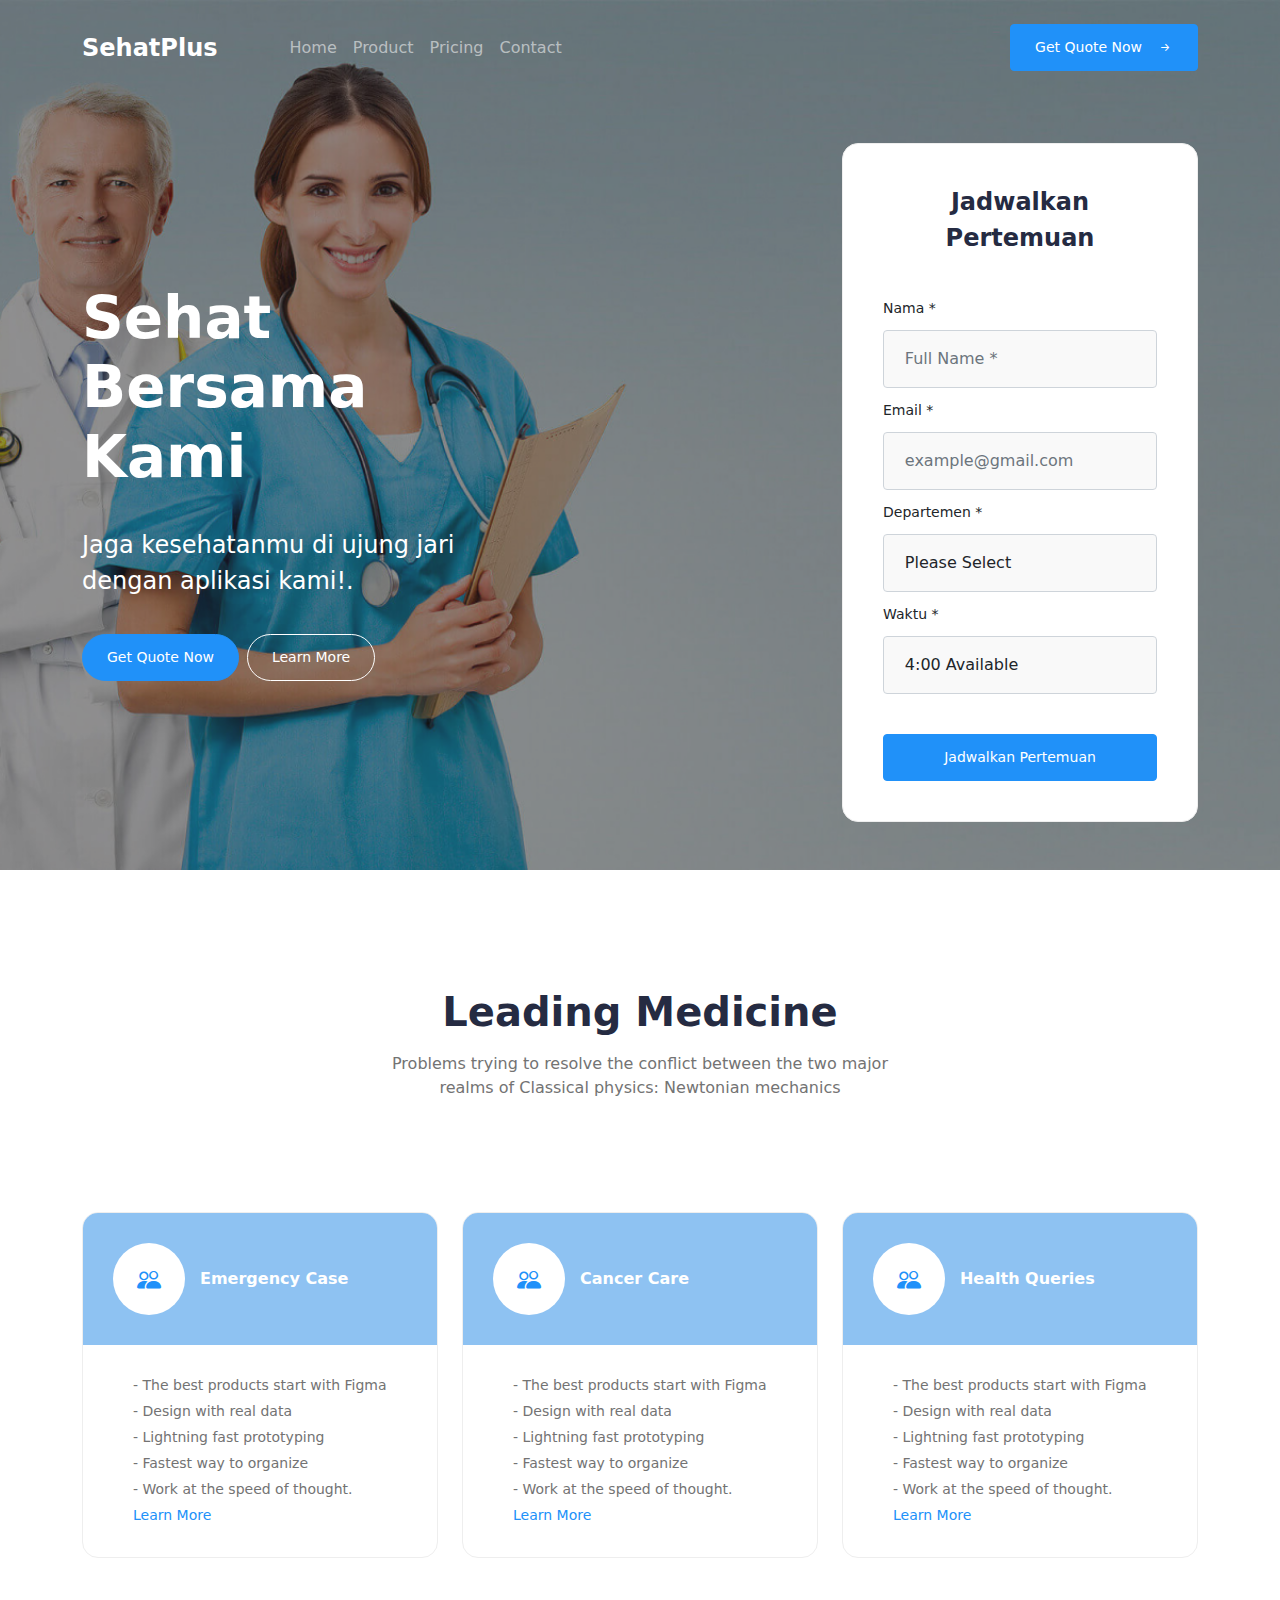
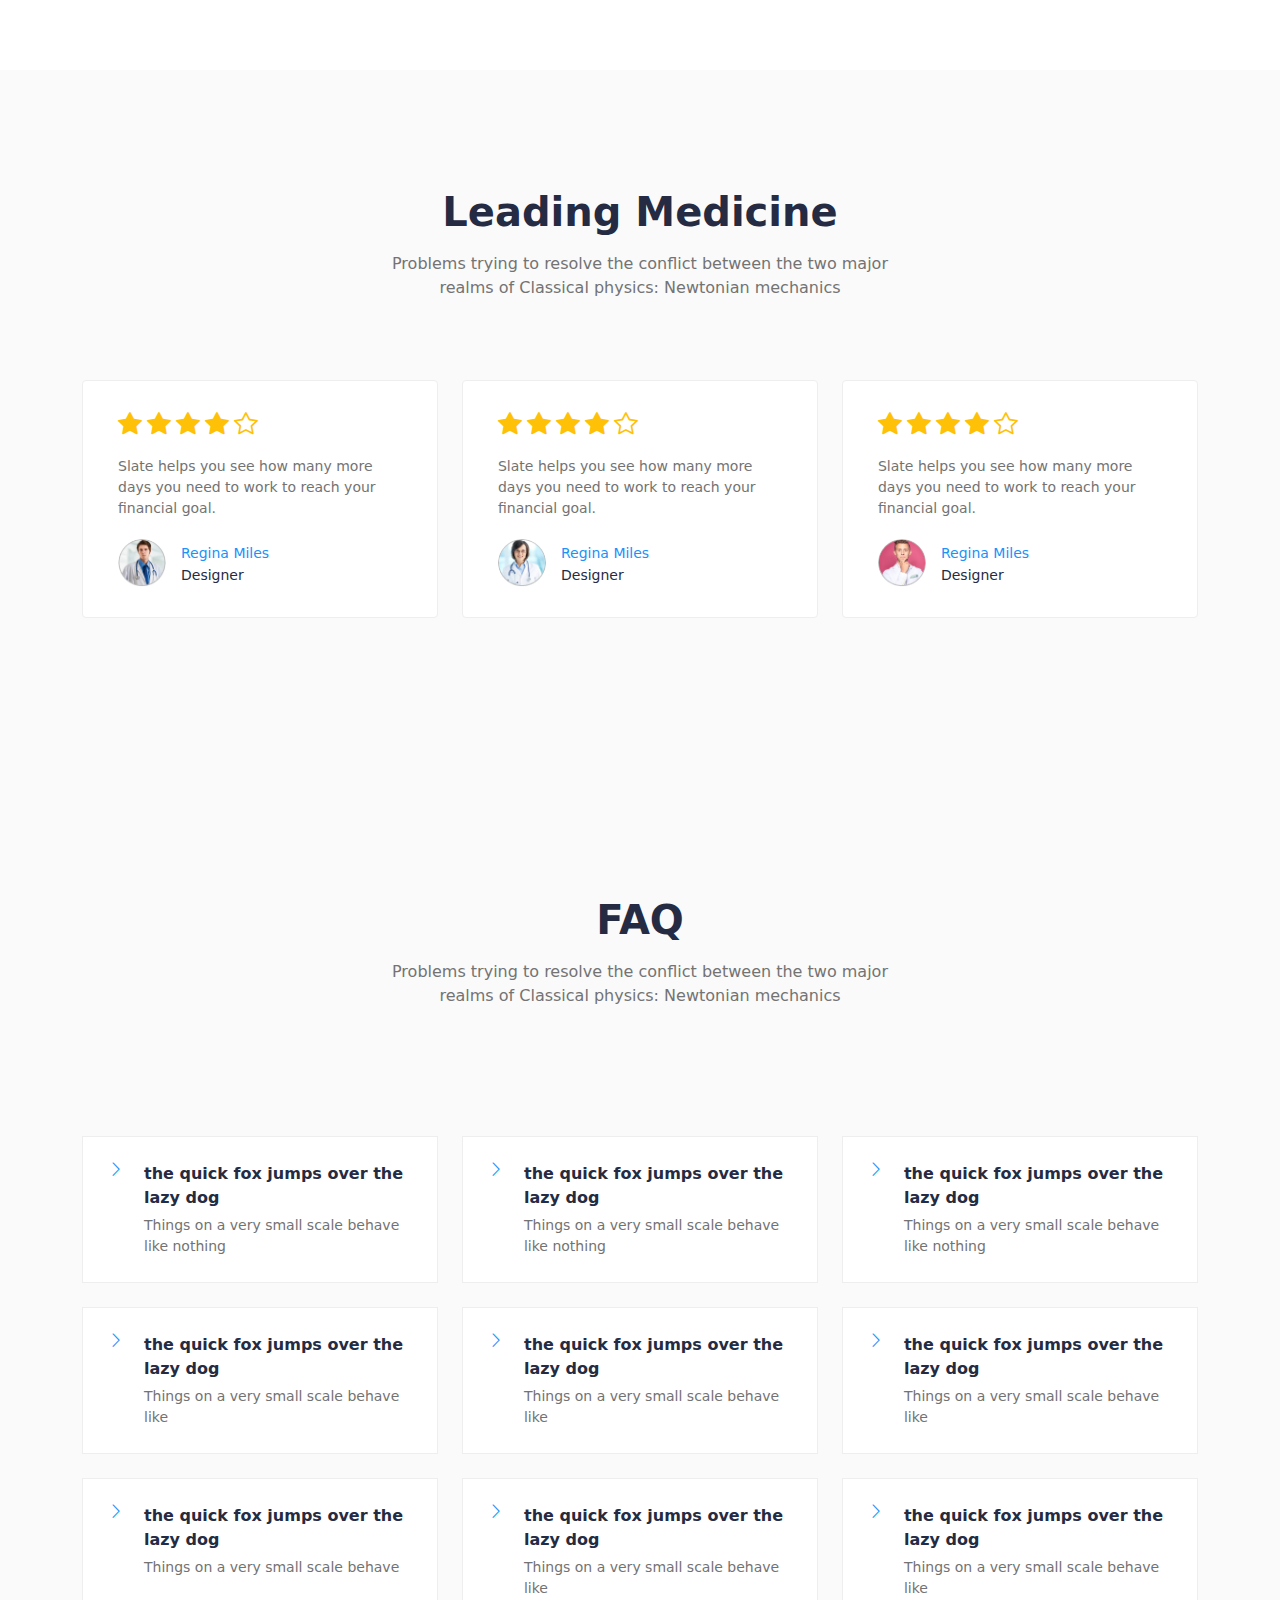
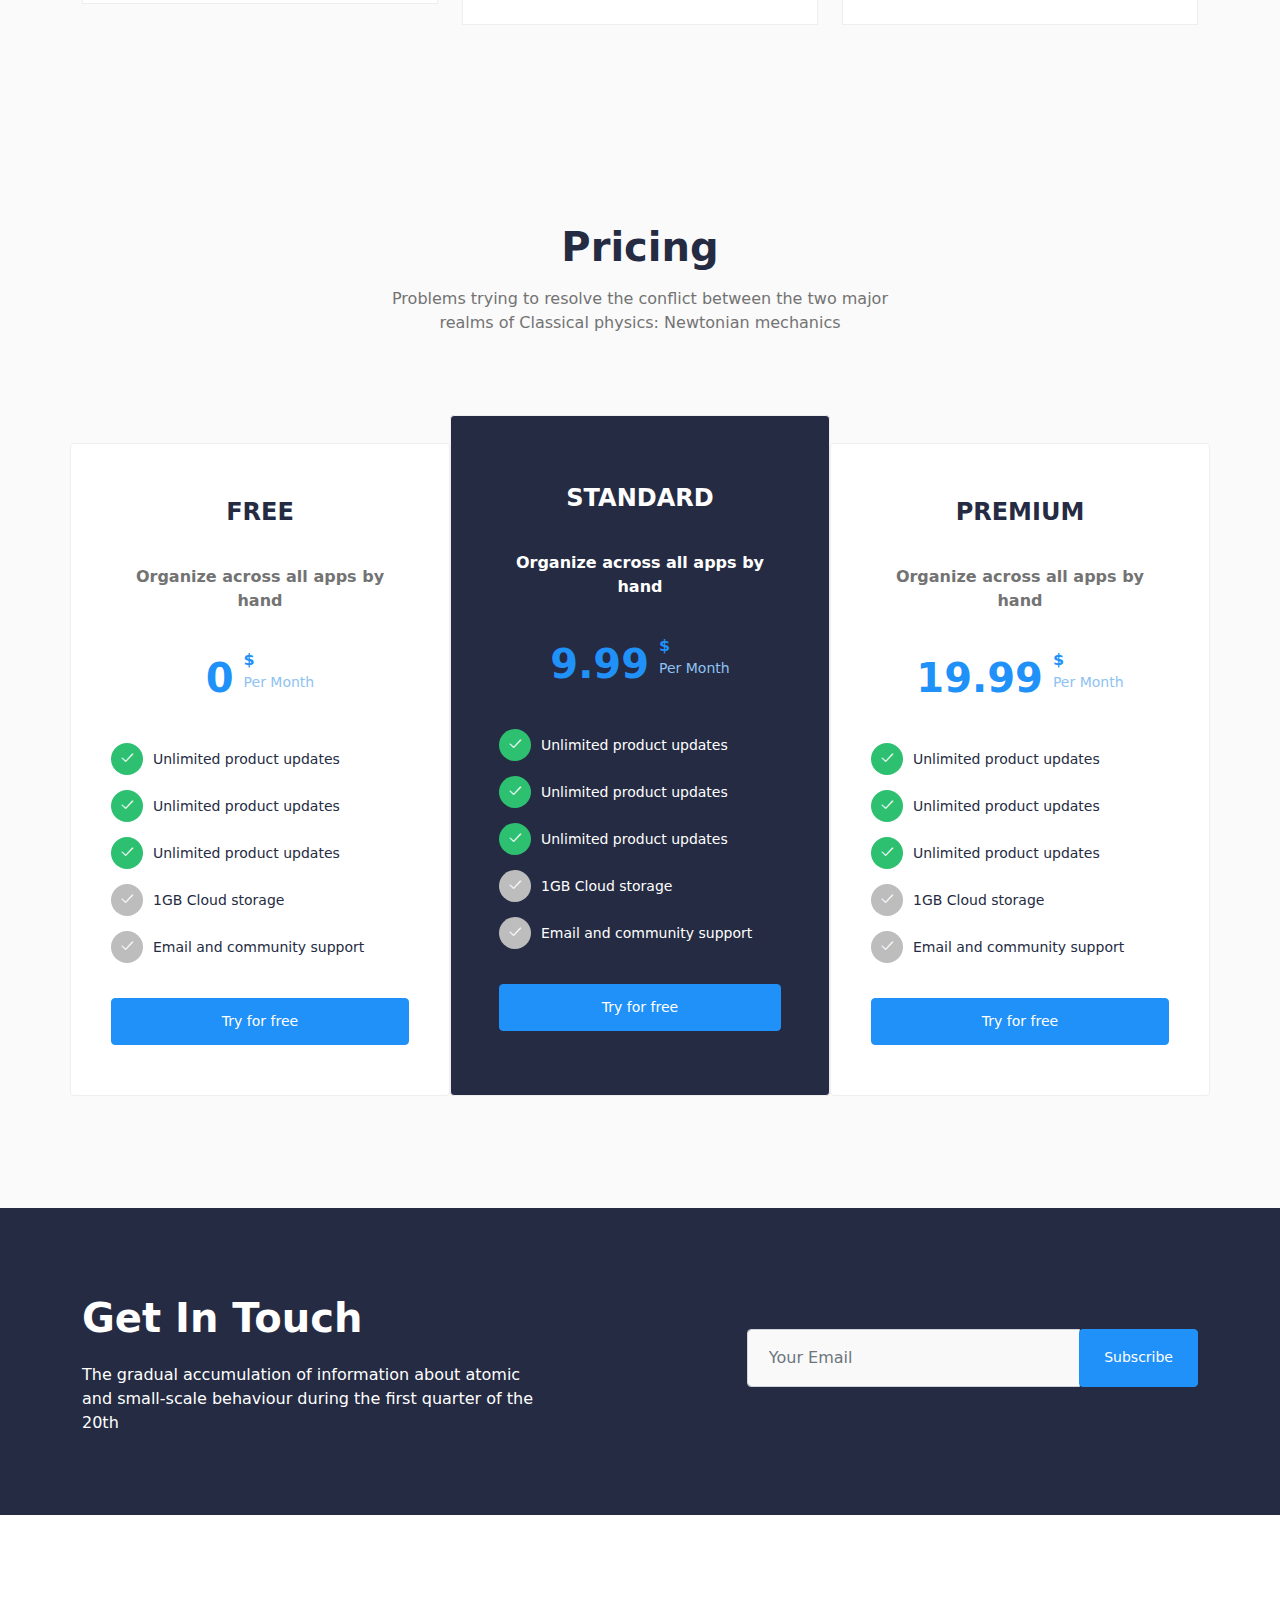
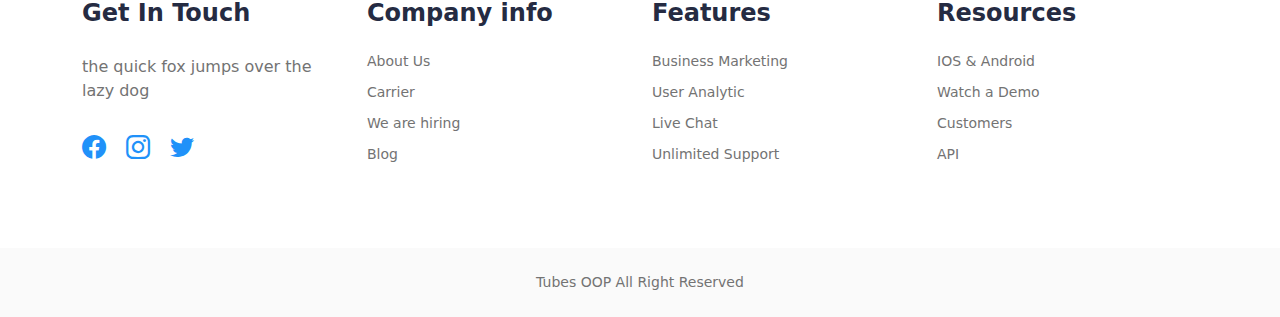
==== public/html/index.html @ f71b26bf "new commit" ====
<!DOCTYPE html>
<html class="no-js" lang="en">

<head>
    <title>Index</title>
    <meta http-equiv="x-ua-compatible" content="ie=edge">
    <meta charset="utf-8">
    <meta name="viewport" content="width=device-width, initial-scale=1.0" />
    <link rel="stylesheet" href="../css/main.css">
    <link rel="stylesheet" href="../css/animate.min.css">
    <link rel="stylesheet" href="../css/aos.css">
    <link rel="stylesheet" href="../css/bootstrap-icons.css">
</head>

<body>

    <header class="position-relative" data-aos="fade-down">
        <div class="background position-absolute z-index_-1 w-100 h-100"><img class="cover"
                src="../img/hero-cover.5.jpg"></img>
            <div class="filter basic"></div>
        </div>
        <div class="container">
            <nav class="navbar navbar-expand-lg navbar-dark py-4"><a class="navbar-brand" href="#">
                    <h1 class="h3 mt-0">SehatPlus</h1>
                </a><button class="navbar-toggler" type="button" data-bs-target="#navbarSupportedContent"
                    data-bs-toggle="collapse" aria-controls="navbarSupportedContent" aria-expanded="false"
                    aria-label="Toggle navigation"><span class="navbar-toggler-icon"></span></button>
                <div class="collapse navbar-collapse ms-lg-5  mt-4 mt-lg-0" id="navbarSupportedContent">
                    <ul class="navbar-nav align-items-center">
                        <li class="nav-item"><a class="nav-link" href="#"><span>Home</span></a></li>
                        <li class="nav-item"><a class="nav-link" href="#"><span>Product</span></a></li>
                        <li class="nav-item"><a class="nav-link" href="#"><span>Pricing</span></a></li>
                        <li class="nav-item"><a class="nav-link" href="#"><span>Contact</span></a></li>
                    </ul>
                    <ul class="navbar-nav mt-4 mt-lg-0 ms-auto align-items-center">
                        <li class="nav-item ms-lg-4 mt-4 mt-lg-0"><button class="btn primary-color"><span
                                    class="btn-text light-text-color">Get Quote Now</span><i
                                    class="bi bi-arrow-right-short icn-xs light-text-color"
                                    style="margin-left: 15px"></i></button></li>
                    </ul>
                </div>
            </nav>
        </div>
        <div class="container py-5">
            <div class="row justify-content-between align-items-center">
                <div class="col-lg-6 col-xl-5 my-5 my-lg-0 text-center text-md-start">
                    <h1 class="h1 light-text-color mt-0">Sehat Bersama Kami</h1>
                    <h4 class="h4 light-text-color" style="margin-top: 35px">Jaga kesehatanmu di ujung jari dengan aplikasi kami!.</h4>
                    <div class="cta" style="margin-top: 35px"><button
                            class="btn primary-color btn-round mb-3 mb-sm-0"><span class="btn-text">Get Quote
                                Now</span></button><button
                            class="btn light-text-color btn-round btn-outline mb-3 mb-sm-0 mx-2"><span
                                class="btn-text">Learn More</span></button></div>
                </div>
                <div class="col-lg-6 col-xl-4">
                    <div class="card-item round light-background-color" style="padding: 40px 40px">
                        <h3 class="h3 text-color text-center">Jadwalkan Pertemuan</h3>
                        <div class="card-content" style="margin-top: 40px">
                            <div class="form-group"><label class="h6">Nama *</label>
                                <div class="form-group" style="margin-top: 10px"><input class="form-control" type="text"
                                        placeholder="Full Name * "></input></div>
                            </div>
                            <div class="form-group" style="margin-top: 10px"><label class="h6">Email *</label>
                                <div class="form-group" style="margin-top: 10px"><input class="form-control" type="text"
                                        placeholder="example@gmail.com  "></input></div>
                            </div>
                            <div class="form-group" style="margin-top: 10px"><label class="h6">Departemen *</label>
                                <div class="form-group" style="margin-top: 10px"><select
                                        class="custom-select form-control" style="margin-top: 10px">
                                        <option>Please Select</option><svg width="8" height="14" viewBox="0 0 8 14"
                                            fill="none" xmlns="http://www.w3.org/2000/svg">
                                            <path d="M 0 12 L 5 7 L 0 2 L 1 0 L 8 7 L 1 14 L 0 12 Z"
                                                fill="rgb(115, 115, 115)" />
                                        </svg>
                                        <option>List Entry # 1</option>
                                        <option>List Entry # 2</option>
                                        <option>List Entry # 3</option>
                                        <option>List Entry # 4</option>
                                        <option>List Entry # 5</option>
                                    </select></div>
                            </div>
                            <div class="form-group" style="margin-top: 10px"><label class="h6">Waktu *</label>
                                <div class="form-group" style="margin-top: 10px"><select
                                        class="custom-select form-control">
                                        <option>4:00 Available</option><svg width="8" height="14" viewBox="0 0 8 14"
                                            fill="none" xmlns="http://www.w3.org/2000/svg">
                                            <path d="M 0 12 L 5 7 L 0 2 L 1 0 L 8 7 L 1 14 L 0 12 Z"
                                                fill="rgb(115, 115, 115)" />
                                        </svg>
                                        <option>List Entry # 1</option>
                                        <option>List Entry # 2</option>
                                        <option>List Entry # 3</option>
                                        <option>List Entry # 4</option>
                                        <option>List Entry # 5</option>
                                    </select></div>
                            </div>
                        </div><button class="btn primary-color w-100" style="margin-top: 40px"><span>Jadwalkan Pertemuan</span></button>
                    </div>
                </div>
            </div>
        </div>
    </header>
    <section>
        <div class="container py-7 py-lg-9">
            <div class="row justify-content-center">
                <div class="text-center col-lg-6">
                    <h2 class="h2 text-color">Leading Medicine</h2>
                    <p class="paragraph second-text-color" style="margin-top: 10px">Problems trying to resolve the
                        conflict between
                        the two major realms of Classical physics: Newtonian mechanics </p>
                </div>
            </div>
            <div class="row align-items-stretch mt-5 mt-lg-9">
                <div class="col-lg-4 mb-4 mb-lg-0">
                    <div class="card-item round">
                        <div class="d-flex align-items-center disabled-element-color" style="padding: 30px 30px">
                            <div class="icn-circle circle-md light-background-color"><i
                                    class="bi bi-people icn-sm primary-text-color"></i></div>
                            <div style="margin-left: 15px; width: 70%">
                                <h5 class="h5 light-text-color">Emergency Case
                                </h5>
                            </div>
                        </div>
                        <div class="card-content round" style="padding: 30px 50px">
                            <h6 class="h6 second-text-color">- The best products start
                                with Figma</h6>
                            <h6 class="h6 second-text-color" style="margin-top: 5px">- Design with real data</h6>
                            <h6 class="h6 second-text-color" style="margin-top: 5px">- Lightning fast prototyping</h6>
                            <h6 class="h6 second-text-color" style="margin-top: 5px">- Fastest way to organize</h6>
                            <h6 class="h6 second-text-color" style="margin-top: 5px">- Work at the speed of thought.
                            </h6><a class="link primary-text-color" href="#" style="margin-top: 5px">Learn More</a>
                        </div>
                    </div>
                </div>
                <div class="col-lg-4 mb-4 mb-lg-0">
                    <div class="card-item round">
                        <div class="d-flex align-items-center disabled-element-color" style="padding: 30px 30px">
                            <div class="icn-circle circle-md light-background-color"><i
                                    class="bi bi-people icn-sm primary-text-color"></i></div>
                            <div style="margin-left: 15px; width: 70%">
                                <h5 class="h5 light-text-color">Cancer Care
                                </h5>
                            </div>
                        </div>
                        <div class="card-content round" style="padding: 30px 50px">
                            <h6 class="h6 second-text-color">- The best products start
                                with Figma</h6>
                            <h6 class="h6 second-text-color" style="margin-top: 5px">- Design with real data</h6>
                            <h6 class="h6 second-text-color" style="margin-top: 5px">- Lightning fast prototyping</h6>
                            <h6 class="h6 second-text-color" style="margin-top: 5px">- Fastest way to organize</h6>
                            <h6 class="h6 second-text-color" style="margin-top: 5px">- Work at the speed of thought.
                            </h6><a class="link primary-text-color" href="#" style="margin-top: 5px">Learn More</a>
                        </div>
                    </div>
                </div>
                <div class="col-lg-4 ">
                    <div class="card-item round">
                        <div class="d-flex align-items-center disabled-element-color" style="padding: 30px 30px">
                            <div class="icn-circle circle-md light-background-color"><i
                                    class="bi bi-people icn-sm primary-text-color"></i></div>
                            <div style="margin-left: 15px; width: 70%">
                                <h5 class="h5 light-text-color">Health Queries</h5>
                            </div>
                        </div>
                        <div class="card-content round" style="padding: 30px 50px">
                            <h6 class="h6 second-text-color">- The best products start
                                with Figma</h6>
                            <h6 class="h6 second-text-color" style="margin-top: 5px">- Design with real data</h6>
                            <h6 class="h6 second-text-color" style="margin-top: 5px">- Lightning fast prototyping</h6>
                            <h6 class="h6 second-text-color" style="margin-top: 5px">- Fastest way to organize</h6>
                            <h6 class="h6 second-text-color" style="margin-top: 5px">- Work at the speed of thought.
                            </h6><a class="link primary-text-color" href="#" style="margin-top: 5px">Learn More</a>
                        </div>
                    </div>
                </div>
            </div>
        </div>
    </section>
    <section class="light-gray-1">
        <div class="container py-7 py-md-9">
            <div class="row justify-content-center">
                <div class="text-center col-lg-6">
                    <h2 class="h2 text-color">Leading Medicine</h2>
                    <p class="paragraph second-text-color" style="margin-top: 10px">Problems trying to resolve the
                        conflict between
                        the two major realms of Classical physics: Newtonian mechanics </p>
                </div>
            </div>
            <div class="row align-items-stretch mt-5 mt-md-7">
                <div class="col-lg-4 mb-4 mb-lg-0">
                    <div class="card-item rounded light-background-color" style="padding: 30px 35px">
                        <div class="card-content">
                            <div class="stars"><i class="bi bi-star-fill icn-sm text-warning"></i><i
                                    class="bi bi-star-fill icn-sm text-warning" style="margin-left: 5px"></i><i
                                    class="bi bi-star-fill icn-sm text-warning" style="margin-left: 5px"></i><i
                                    class="bi bi-star-fill icn-sm text-warning" style="margin-left: 5px"></i><i
                                    class="bi bi-star icn-sm text-warning" style="margin-left: 5px"></i></div>
                            <h6 class="h6 second-text-color" style="margin-top: 20px">Slate helps you see how many
                                more days you need to work to
                                reach your financial goal.</h6>
                            <div style="margin-top: 20px">
                                <div class="d-flex align-items-center" style="margin-top: 20px">
                                    <div class="circle-box circle-sm"><img class="cover" src="../img/user.1.jpg"></img>
                                    </div>
                                    <div style="margin-left: 15px"><a class="link primary-text-color" href="#">Regina
                                            Miles</a>
                                        <h6 class="h6 text-color">Designer</h6>
                                    </div>
                                </div>
                            </div>
                        </div>
                    </div>
                </div>
                <div class="col-lg-4 mb-4 mb-lg-0">
                    <div class="card-item rounded light-background-color" style="padding: 30px 35px">
                        <div class="card-content">
                            <div class="stars"><i class="bi bi-star-fill icn-sm text-warning"></i><i
                                    class="bi bi-star-fill icn-sm text-warning" style="margin-left: 5px"></i><i
                                    class="bi bi-star-fill icn-sm text-warning" style="margin-left: 5px"></i><i
                                    class="bi bi-star-fill icn-sm text-warning" style="margin-left: 5px"></i><i
                                    class="bi bi-star icn-sm text-warning" style="margin-left: 5px"></i></div>
                            <h6 class="h6 second-text-color" style="margin-top: 20px">Slate helps you see how many
                                more days you need to work to
                                reach your financial goal.</h6>
                            <div style="margin-top: 20px">
                                <div class="d-flex align-items-center" style="margin-top: 20px">
                                    <div class="circle-box circle-sm"><img class="cover" src="../img/user.2.jpg"></img>
                                    </div>
                                    <div style="margin-left: 15px"><a class="link primary-text-color" href="#">Regina
                                            Miles</a>
                                        <h6 class="h6 text-color">Designer</h6>
                                    </div>
                                </div>
                            </div>
                        </div>
                    </div>
                </div>
                <div class="col-lg-4 ">
                    <div class="card-item rounded light-background-color" style="padding: 30px 35px">
                        <div class="card-content">
                            <div class="stars"><i class="bi bi-star-fill icn-sm text-warning"></i><i
                                    class="bi bi-star-fill icn-sm text-warning" style="margin-left: 5px"></i><i
                                    class="bi bi-star-fill icn-sm text-warning" style="margin-left: 5px"></i><i
                                    class="bi bi-star-fill icn-sm text-warning" style="margin-left: 5px"></i><i
                                    class="bi bi-star icn-sm text-warning" style="margin-left: 5px"></i></div>
                            <h6 class="h6 second-text-color" style="margin-top: 20px">Slate helps you see how many
                                more days you need to work to
                                reach your financial goal.</h6>
                            <div style="margin-top: 20px">
                                <div class="d-flex align-items-center" style="margin-top: 20px">
                                    <div class="circle-box circle-sm"><img class="cover" src="../img/user.3.jpg"></img>
                                    </div>
                                    <div style="margin-left: 15px"><a class="link primary-text-color" href="#">Regina
                                            Miles</a>
                                        <h6 class="h6 text-color">Designer</h6>
                                    </div>
                                </div>
                            </div>
                        </div>
                    </div>
                </div>
            </div>
        </div>
    </section>
    <section class="light-gray-1">
        <div class="py-7">
            <div class="container py-5  py-md-7">
                <div class="row justify-content-center">
                    <div class="text-center col-lg-6">
                        <h2 class="h2 text-color">FAQ</h2>
                        <p class="paragraph second-text-color" style="margin-top: 10px">Problems trying to resolve the
                            conflict between
                            the two major realms of Classical physics: Newtonian mechanics </p>
                    </div>
                </div>
            </div>
            <div class="container mt-5">
                <div class="row align-items-stretch">
                    <div class="col-lg-4 mb-4 mb-lg-0">
                        <div class="d-flex card-item light-background-color" style="padding: 25px 25px">
                            <div class="d-flex"><i class="bi bi-chevron-right icn-xs primary-text-color"></i>
                                <div style="margin-left: 20px">
                                    <h5 class="h5 text-color">the quick fox jumps over the
                                        lazy dog</h5>
                                    <h6 class="h6 second-text-color" style="margin-top: 5px">Things on a very small
                                        scale
                                        behave like nothing </h6>
                                </div>
                            </div>
                        </div>
                    </div>
                    <div class="col-lg-4 mb-4 mb-lg-0">
                        <div class="d-flex card-item light-background-color" style="padding: 25px 25px">
                            <div class="d-flex"><i class="bi bi-chevron-right icn-xs primary-text-color"></i>
                                <div style="margin-left: 20px">
                                    <h5 class="h5 text-color">the quick fox jumps over the
                                        lazy dog</h5>
                                    <h6 class="h6 second-text-color" style="margin-top: 5px">Things on a very small
                                        scale
                                        behave like nothing</h6>
                                </div>
                            </div>
                        </div>
                    </div>
                    <div class="col-lg-4 ">
                        <div class="d-flex card-item light-background-color" style="padding: 25px 25px">
                            <div class="d-flex"><i class="bi bi-chevron-right icn-xs primary-text-color"></i>
                                <div style="margin-left: 20px">
                                    <h5 class="h5 text-color">the quick fox jumps over the
                                        lazy dog</h5>
                                    <h6 class="h6 second-text-color" style="margin-top: 5px">Things on a very small
                                        scale
                                        behave like nothing </h6>
                                </div>
                            </div>
                        </div>
                    </div>
                </div>
                <div class="row align-items-stretch mt-4">
                    <div class="col-lg-4 mb-4 mb-lg-0">
                        <div class="d-flex card-item light-background-color" style="padding: 25px 25px">
                            <div class="d-flex"><i class="bi bi-chevron-right icn-xs primary-text-color"></i>
                                <div style="margin-left: 20px">
                                    <h5 class="h5 text-color">the quick fox jumps over the
                                        lazy dog</h5>
                                    <h6 class="h6 second-text-color" style="margin-top: 5px">Things on a very small
                                        scale
                                        behave like</h6>
                                </div>
                            </div>
                        </div>
                    </div>
                    <div class="col-lg-4 mb-4 mb-lg-0">
                        <div class="d-flex card-item light-background-color" style="padding: 25px 25px">
                            <div class="d-flex"><i class="bi bi-chevron-right icn-xs primary-text-color"></i>
                                <div style="margin-left: 20px">
                                    <h5 class="h5 text-color">the quick fox jumps over the
                                        lazy dog</h5>
                                    <h6 class="h6 second-text-color" style="margin-top: 5px">Things on a very small
                                        scale
                                        behave like</h6>
                                </div>
                            </div>
                        </div>
                    </div>
                    <div class="col-lg-4 ">
                        <div class="d-flex card-item light-background-color" style="padding: 25px 25px">
                            <div class="d-flex"><i class="bi bi-chevron-right icn-xs primary-text-color"></i>
                                <div style="margin-left: 20px">
                                    <h5 class="h5 text-color">the quick fox jumps over the
                                        lazy dog</h5>
                                    <h6 class="h6 second-text-color" style="margin-top: 5px">Things on a very small
                                        scale
                                        behave like </h6>
                                </div>
                            </div>
                        </div>
                    </div>
                </div>
                <div class="row align-items-stretch mt-4">
                    <div class="col-lg-4 mb-4 mb-lg-0">
                        <div class="d-flex card-item light-background-color" style="padding: 25px 25px">
                            <div class="d-flex"><i class="bi bi-chevron-right icn-xs primary-text-color"></i>
                                <div style="margin-left: 20px">
                                    <h5 class="h5 text-color">the quick fox jumps over the
                                        lazy dog</h5>
                                    <h6 class="h6 second-text-color" style="margin-top: 5px">Things on a very small
                                        scale
                                        behave </h6>
                                </div>
                            </div>
                        </div>
                    </div>
                    <div class="col-lg-4 mb-4 mb-lg-0">
                        <div class="d-flex card-item light-background-color" style="padding: 25px 25px">
                            <div class="d-flex"><i class="bi bi-chevron-right icn-xs primary-text-color"></i>
                                <div style="margin-left: 20px">
                                    <h5 class="h5 text-color">the quick fox jumps over the
                                        lazy dog</h5>
                                    <h6 class="h6 second-text-color" style="margin-top: 5px">Things on a very small
                                        scale
                                        behave like </h6>
                                </div>
                            </div>
                        </div>
                    </div>
                    <div class="col-lg-4 ">
                        <div class="d-flex card-item light-background-color" style="padding: 25px 25px">
                            <div class="d-flex"><i class="bi bi-chevron-right icn-xs primary-text-color"></i>
                                <div style="margin-left: 20px">
                                    <h5 class="h5 text-color">the quick fox jumps over the
                                        lazy dog</h5>
                                    <h6 class="h6 second-text-color" style="margin-top: 5px">Things on a very small
                                        scale
                                        behave like </h6>
                                </div>
                            </div>
                        </div>
                    </div>
                </div>
            </div>
        </div>
    </section>
    <section class="light-gray-1">
        <div class="container py-5 py-md-9">
            <div class="row justify-content-center">
                <div class="text-center col-lg-6">
                    <h2 class="h2 text-color">Pricing</h2>
                    <p class="paragraph second-text-color" style="margin-top: 10px">Problems trying to resolve the
                        conflict between
                        the two major realms of Classical physics: Newtonian mechanics </p>
                </div>
            </div>
            <div class="row align-items-end mt-5 mt-md-7" style="margin-top: 80px">
                <div class="col-lg-4 mb-4 mb-lg-0 px-0">
                    <div class="card-item rounded light-background-color" style="padding: 50px 40px">
                        <h3 class="h3 text-color text-center">FREE</h3>
                        <h5 class="h5 second-text-color text-center" style="margin-top: 35px">Organize across all
                            apps by hand</h5>
                        <div class="price d-flex justify-content-center text-left" style="margin-top: 35px">
                            <h2 class="h2 primary-text-color">0</h2>
                            <div style="margin-left: 10px">
                                <h5 class="h5 primary-text-color">$</h5>
                                <h6 class="h6 disabled-element-text-color">Per Month</h6>
                            </div>
                        </div>
                        <div class="features-list" style="margin-top: 35px">
                            <div class="feature-item d-flex align-items-center">
                                <div class="icn-circle circle-xs secondary-color-1"><i
                                        class="bi bi-check2 icn-xs light-text-color"></i></div>
                                <h6 class="h6 text-color" style="margin-left: 10px">Unlimited product updates
                                </h6>
                            </div>
                            <div class="feature-item d-flex align-items-center" style="margin-top: 15px">
                                <div class="icn-circle circle-xs secondary-color-1"><i
                                        class="bi bi-check2 icn-xs light-text-color"></i></div>
                                <h6 class="h6 text-color" style="margin-left: 10px">Unlimited product updates
                                </h6>
                            </div>
                            <div class="feature-item d-flex align-items-center" style="margin-top: 15px">
                                <div class="icn-circle circle-xs secondary-color-1"><i
                                        class="bi bi-check2 icn-xs light-text-color"></i></div>
                                <h6 class="h6 text-color" style="margin-left: 10px">Unlimited product updates
                                </h6>
                            </div>
                            <div class="feature-item d-flex align-items-center" style="margin-top: 15px">
                                <div class="icn-circle circle-xs muted-color"><i
                                        class="bi bi-check2 icn-xs light-text-color"></i></div>
                                <h6 class="h6 text-color" style="margin-left: 10px">1GB Cloud storage
                                </h6>
                            </div>
                            <div class="feature-item d-flex align-items-center" style="margin-top: 15px">
                                <div class="icn-circle circle-xs muted-color"><i
                                        class="bi bi-check2 icn-xs light-text-color"></i></div>
                                <h6 class="h6 text-color" style="margin-left: 10px">Email and community
                                    support
                                </h6>
                            </div>
                        </div><button class="btn primary-color  w-100" style="margin-top: 35px"><span>Try for
                                free</span></button>
                    </div>
                </div>
                <div class="col-lg-4 mb-4 mb-lg-0 px-0">
                    <div class="card-item rounded dark-background-color py-5 px-4 py-md-6 px-md-5">
                        <h3 class="h3 light-text-color text-center ">STANDARD</h3>
                        <h5 class="h5 light-text-color text-center" style="margin-top: 35px">Organize across all
                            apps by hand</h5>
                        <div class="price d-flex justify-content-center text-left" style="margin-top: 35px">
                            <h2 class="h2 primary-text-color">9.99</h2>
                            <div style="margin-left: 10px">
                                <h5 class="h5 primary-text-color">$</h5>
                                <h6 class="h6 disabled-element-text-color">Per Month</h6>
                            </div>
                        </div>
                        <div class="features-list" style="margin-top: 35px">
                            <div class="feature-item d-flex align-items-center">
                                <div class="icn-circle circle-xs secondary-color-1"><i
                                        class="bi bi-check2 icn-xs light-text-color"></i></div>
                                <h6 class="h6 light-text-color" style="margin-left: 10px">Unlimited product updates
                                </h6>
                            </div>
                            <div class="feature-item d-flex align-items-center" style="margin-top: 15px">
                                <div class="icn-circle circle-xs secondary-color-1"><i
                                        class="bi bi-check2 icn-xs light-text-color"></i></div>
                                <h6 class="h6 light-text-color" style="margin-left: 10px">Unlimited product updates
                                </h6>
                            </div>
                            <div class="feature-item d-flex align-items-center" style="margin-top: 15px">
                                <div class="icn-circle circle-xs secondary-color-1"><i
                                        class="bi bi-check2 icn-xs light-text-color"></i></div>
                                <h6 class="h6 light-text-color" style="margin-left: 10px">Unlimited product updates
                                </h6>
                            </div>
                            <div class="feature-item d-flex align-items-center" style="margin-top: 15px">
                                <div class="icn-circle circle-xs muted-color"><i
                                        class="bi bi-check2 icn-xs light-text-color"></i></div>
                                <h6 class="h6 light-text-color" style="margin-left: 10px">1GB Cloud storage
                                </h6>
                            </div>
                            <div class="feature-item d-flex align-items-center" style="margin-top: 15px">
                                <div class="icn-circle circle-xs muted-color"><i
                                        class="bi bi-check2 icn-xs light-text-color"></i></div>
                                <h6 class="h6 light-text-color" style="margin-left: 10px">Email and community
                                    support
                                </h6>
                            </div>
                        </div><button class="btn primary-color  w-100" style="margin-top: 35px"><span>Try for
                                free</span></button>
                    </div>
                </div>
                <div class="col-lg-4 px-0">
                    <div class="card-item rounded light-background-color" style="padding: 50px 40px">
                        <h3 class="h3 text-color text-center">PREMIUM</h3>
                        <h5 class="h5 second-text-color text-center" style="margin-top: 35px">Organize across all
                            apps by hand</h5>
                        <div class="price d-flex justify-content-center text-left" style="margin-top: 35px">
                            <h2 class="h2 primary-text-color">19.99</h2>
                            <div style="margin-left: 10px">
                                <h5 class="h5 primary-text-color">$</h5>
                                <h6 class="h6 disabled-element-text-color">Per Month</h6>
                            </div>
                        </div>
                        <div class="features-list" style="margin-top: 35px">
                            <div class="feature-item d-flex align-items-center">
                                <div class="icn-circle circle-xs secondary-color-1"><i
                                        class="bi bi-check2 icn-xs light-text-color"></i></div>
                                <h6 class="h6 text-color" style="margin-left: 10px">Unlimited product updates
                                </h6>
                            </div>
                            <div class="feature-item d-flex align-items-center" style="margin-top: 15px">
                                <div class="icn-circle circle-xs secondary-color-1"><i
                                        class="bi bi-check2 icn-xs light-text-color"></i></div>
                                <h6 class="h6 text-color" style="margin-left: 10px">Unlimited product updates
                                </h6>
                            </div>
                            <div class="feature-item d-flex align-items-center" style="margin-top: 15px">
                                <div class="icn-circle circle-xs secondary-color-1"><i
                                        class="bi bi-check2 icn-xs light-text-color"></i></div>
                                <h6 class="h6 text-color" style="margin-left: 10px">Unlimited product updates
                                </h6>
                            </div>
                            <div class="feature-item d-flex align-items-center" style="margin-top: 15px">
                                <div class="icn-circle circle-xs muted-color"><i
                                        class="bi bi-check2 icn-xs light-text-color"></i></div>
                                <h6 class="h6 text-color" style="margin-left: 10px">1GB Cloud storage
                                </h6>
                            </div>
                            <div class="feature-item d-flex align-items-center" style="margin-top: 15px">
                                <div class="icn-circle circle-xs muted-color"><i
                                        class="bi bi-check2 icn-xs light-text-color"></i></div>
                                <h6 class="h6 text-color" style="margin-left: 10px">Email and community
                                    support
                                </h6>
                            </div>
                        </div><button class="btn primary-color  w-100" style="margin-top: 35px"><span>Try for
                                free</span></button>
                    </div>
                </div>
            </div>
        </div>
    </section>
    <section class="dark-background-color">
        <div class="container py-5 py-md-7">
            <div class="row justify-content-between align-items-center">
                <div class="col-md-5 mb-4 mb-lg-0">
                    <h2 class="h2 light-text-color">Get In Touch</h2>
                    <p class="paragraph light-text-color" style="margin-top: 15px">The gradual accumulation of
                        information about atomic and
                        small-scale behaviour during the first quarter of the 20th </p>
                </div>
                <div class="col-lg-5 col-md-6">
                    <div class="form-group">
                        <div class="input-group input-style-2 mb-2 mr-sm-2"><input class="form-control" type="text"
                                placeholder="Your Email"></input>
                            <div class="input-group-append mt-2 mt-sm-0"><button
                                    class="btn primary-color h-100"><span>Subscribe</span></button></div>
                        </div>
                    </div>
                </div>
            </div>
        </div>
    </section>
    <footer class="position-relative">
        <div>
            <div class="container py-5 py-md-7">
                <div class="row justify-content-center align-items-stretch">
                    <div class="col-lg-3 col-md-6 mb-5 mb-lg-0">
                        <h3 class="h3 text-color">Get In Touch</h3>
                        <p class="paragraph second-text-color mt-4">the quick fox jumps over the
                            lazy dog</p>
                        <div class="card-content py-2 mt-4"><a class="facebook" href="#"><i
                                    class="bi bi-facebook icn-sm primary-text-color"></i></a><a class="instagram"
                                href="#"><i class="bi bi-instagram icn-sm primary-text-color"
                                    style="margin-left: 20px"></i></a><a class="twitter" href="#"><i
                                    class="bi bi-twitter icn-sm primary-text-color" style="margin-left: 20px"></i></a>
                        </div>
                    </div>
                    <div class="col-lg-3 col-md-6 mb-5 mb-lg-0">
                        <h3 class="h3 text-color">Company info</h3>
                        <div class="links" style="margin-top: 20px"><a class="link second-text-color d-block"
                                href="#">About Us</a><a class="link second-text-color d-block" href="#"
                                style="margin-top: 10px">Carrier</a><a class="link second-text-color d-block" href="#"
                                style="margin-top: 10px">We are hiring</a><a class="link second-text-color d-block"
                                href="#" style="margin-top: 10px">Blog</a></div>
                    </div>
                    <div class="col-lg-3 col-md-6 mb-5 mb-lg-0">
                        <h3 class="h3 text-color">Features</h3>
                        <div class="links" style="margin-top: 20px"><a class="link second-text-color d-block"
                                href="#">Business Marketing</a><a class="link second-text-color d-block" href="#"
                                style="margin-top: 10px">User Analytic</a><a class="link second-text-color d-block"
                                href="#" style="margin-top: 10px">Live Chat</a><a class="link second-text-color d-block"
                                href="#" style="margin-top: 10px">Unlimited Support</a></div>
                    </div>
                    <div class="col-lg-3 col-md-6">
                        <h3 class="h3 text-color">Resources</h3>
                        <div class="links" style="margin-top: 20px"><a class="link second-text-color d-block"
                                href="#">IOS & Android</a><a class="link second-text-color d-block" href="#"
                                style="margin-top: 10px">Watch a Demo</a><a class="link second-text-color d-block"
                                href="#" style="margin-top: 10px">Customers</a><a class="link second-text-color d-block"
                                href="#" style="margin-top: 10px">API</a></div>
                    </div>
                </div>
            </div>
        </div>
        <div class="light-gray-1">
            <div class="container py-4">
                <div class="row justify-content-center align-items-center">
                    <div class="col-md-6">
                        <h6 class="h6 second-text-color text-md-center ">Tubes OOP All Right Reserved
                        </h6>
                    </div>
                </div>
            </div>
        </div>
    </footer>

    <script src="../js/jquery-3.4.1.min.js"></script>
    <script src="../js/bootstrap.bundle.min.js"></script>
    <script src="../js/aos.js"></script>
    <script src="../js/tools.js"></script>
    <script>
        AOS.init();
    </script>
</body>

</html>
---- public/css/main.css ----
/*maps*/
/*!
 * Bootstrap v5.0.0-beta1 (https://getbootstrap.com/)
 * Copyright 2011-2020 The Bootstrap Authors
 * Copyright 2011-2020 Twitter, Inc.
 * Licensed under MIT (https://github.com/twbs/bootstrap/blob/main/LICENSE)
 */
@import url("https://fonts.googleapis.com/css2?family=Montserrat:wght@300;400;500;700;800;900&display=swap");
:root {
  --bs-blue: #0d6efd;
  --bs-indigo: #6610f2;
  --bs-purple: #6f42c1;
  --bs-pink: #d63384;
  --bs-red: #dc3545;
  --bs-orange: #fd7e14;
  --bs-yellow: #ffc107;
  --bs-green: #198754;
  --bs-teal: #20c997;
  --bs-cyan: #0dcaf0;
  --bs-white: #fff;
  --bs-gray: #6c757d;
  --bs-gray-dark: #343a40;
  --bs-primary: #0d6efd;
  --bs-secondary: #6c757d;
  --bs-success: #198754;
  --bs-info: #0dcaf0;
  --bs-warning: #ffc107;
  --bs-danger: #dc3545;
  --bs-light: #f8f9fa;
  --bs-dark: #212529;
  --bs-font-sans-serif: system-ui, -apple-system, "Segoe UI", Roboto, "Helvetica Neue", Arial, "Noto Sans", "Liberation Sans", sans-serif, "Apple Color Emoji", "Segoe UI Emoji", "Segoe UI Symbol", "Noto Color Emoji";
  --bs-font-monospace: SFMono-Regular, Menlo, Monaco, Consolas, "Liberation Mono", "Courier New", monospace;
  --bs-gradient: linear-gradient(180deg, rgba(255, 255, 255, 0.15), rgba(255, 255, 255, 0)); }

*,
*::before,
*::after {
  box-sizing: border-box; }

@media (prefers-reduced-motion: no-preference) {
  :root {
    scroll-behavior: smooth; } }

body {
  margin: 0;
  font-family: var(--bs-font-sans-serif);
  font-size: 1rem;
  font-weight: 400;
  line-height: 1.5;
  color: #212529;
  background-color: #fff;
  -webkit-text-size-adjust: 100%;
  -webkit-tap-highlight-color: rgba(0, 0, 0, 0); }

[tabindex="-1"]:focus:not(:focus-visible) {
  outline: 0 !important; }

hr {
  margin: 1rem 0;
  color: inherit;
  background-color: currentColor;
  border: 0;
  opacity: 0.25; }

hr:not([size]) {
  height: 1px; }

h1, .h1, h2, .h2, h3, .h3, h4, .h4, h5, .h5, h6, .h6 {
  margin-top: 0;
  margin-bottom: 0.5rem;
  font-weight: 500;
  line-height: 1.2; }

h1, .h1 {
  font-size: calc(1.375rem + 1.5vw); }
  @media (min-width: 1200px) {
    h1, .h1 {
      font-size: 2.5rem; } }

h2, .h2 {
  font-size: calc(1.325rem + 0.9vw); }
  @media (min-width: 1200px) {
    h2, .h2 {
      font-size: 2rem; } }

h3, .h3 {
  font-size: calc(1.3rem + 0.6vw); }
  @media (min-width: 1200px) {
    h3, .h3 {
      font-size: 1.75rem; } }

h4, .h4 {
  font-size: calc(1.275rem + 0.3vw); }
  @media (min-width: 1200px) {
    h4, .h4 {
      font-size: 1.5rem; } }

h5, .h5 {
  font-size: 1.25rem; }

h6, .h6 {
  font-size: 1rem; }

p {
  margin-top: 0;
  margin-bottom: 1rem; }

abbr[title],
abbr[data-bs-original-title] {
  text-decoration: underline;
  text-decoration: underline dotted;
  cursor: help;
  text-decoration-skip-ink: none; }

address {
  margin-bottom: 1rem;
  font-style: normal;
  line-height: inherit; }

ol,
ul {
  padding-left: 2rem; }

ol,
ul,
dl {
  margin-top: 0;
  margin-bottom: 1rem; }

ol ol,
ul ul,
ol ul,
ul ol {
  margin-bottom: 0; }

dt {
  font-weight: 700; }

dd {
  margin-bottom: .5rem;
  margin-left: 0; }

blockquote {
  margin: 0 0 1rem; }

b,
strong {
  font-weight: bolder; }

small, .small {
  font-size: 0.875em; }

mark, .mark {
  padding: 0.2em;
  background-color: #fcf8e3; }

sub,
sup {
  position: relative;
  font-size: 0.75em;
  line-height: 0;
  vertical-align: baseline; }

sub {
  bottom: -.25em; }

sup {
  top: -.5em; }

a {
  color: #0d6efd;
  text-decoration: underline; }
  a:hover {
    color: #0a58ca; }

a:not([href]):not([class]), a:not([href]):not([class]):hover {
  color: inherit;
  text-decoration: none; }

pre,
code,
kbd,
samp {
  font-family: var(--bs-font-monospace);
  font-size: 1em;
  direction: ltr /* rtl:ignore */;
  unicode-bidi: bidi-override; }

pre {
  display: block;
  margin-top: 0;
  margin-bottom: 1rem;
  overflow: auto;
  font-size: 0.875em; }
  pre code {
    font-size: inherit;
    color: inherit;
    word-break: normal; }

code {
  font-size: 0.875em;
  color: #d63384;
  word-wrap: break-word; }
  a > code {
    color: inherit; }

kbd {
  padding: 0.2rem 0.4rem;
  font-size: 0.875em;
  color: #fff;
  background-color: #212529;
  border-radius: 0.2rem; }
  kbd kbd {
    padding: 0;
    font-size: 1em;
    font-weight: 700; }

figure {
  margin: 0 0 1rem; }

img,
svg {
  vertical-align: middle; }

table {
  caption-side: bottom;
  border-collapse: collapse; }

caption {
  padding-top: 0.5rem;
  padding-bottom: 0.5rem;
  color: #6c757d;
  text-align: left; }

th {
  text-align: inherit;
  text-align: -webkit-match-parent; }

thead,
tbody,
tfoot,
tr,
td,
th {
  border-color: inherit;
  border-style: solid;
  border-width: 0; }

label {
  display: inline-block; }

button {
  border-radius: 0; }

button:focus {
  outline: dotted 1px;
  outline: -webkit-focus-ring-color auto 5px; }

input,
button,
select,
optgroup,
textarea {
  margin: 0;
  font-family: inherit;
  font-size: inherit;
  line-height: inherit; }

button,
select {
  text-transform: none; }

[role="button"] {
  cursor: pointer; }

select {
  word-wrap: normal; }

[list]::-webkit-calendar-picker-indicator {
  display: none; }

button,
[type="button"],
[type="reset"],
[type="submit"] {
  -webkit-appearance: button; }
  button:not(:disabled),
  [type="button"]:not(:disabled),
  [type="reset"]:not(:disabled),
  [type="submit"]:not(:disabled) {
    cursor: pointer; }

::-moz-focus-inner {
  padding: 0;
  border-style: none; }

textarea {
  resize: vertical; }

fieldset {
  min-width: 0;
  padding: 0;
  margin: 0;
  border: 0; }

legend {
  float: left;
  width: 100%;
  padding: 0;
  margin-bottom: 0.5rem;
  font-size: calc(1.275rem + 0.3vw);
  line-height: inherit; }
  @media (min-width: 1200px) {
    legend {
      font-size: 1.5rem; } }
  legend + * {
    clear: left; }

::-webkit-datetime-edit-fields-wrapper,
::-webkit-datetime-edit-text,
::-webkit-datetime-edit-minute,
::-webkit-datetime-edit-hour-field,
::-webkit-datetime-edit-day-field,
::-webkit-datetime-edit-month-field,
::-webkit-datetime-edit-year-field {
  padding: 0; }

::-webkit-inner-spin-button {
  height: auto; }

[type="search"] {
  outline-offset: -2px;
  -webkit-appearance: textfield; }

/* rtl:raw:
[type="tel"],
[type="url"],
[type="email"],
[type="number"] {
  direction: ltr;
}
*/
::-webkit-search-decoration {
  -webkit-appearance: none; }

::-webkit-color-swatch-wrapper {
  padding: 0; }

::file-selector-button {
  font: inherit; }

::-webkit-file-upload-button {
  font: inherit;
  -webkit-appearance: button; }

output {
  display: inline-block; }

iframe {
  border: 0; }

summary {
  display: list-item;
  cursor: pointer; }

progress {
  vertical-align: baseline; }

[hidden] {
  display: none !important; }

.lead {
  font-size: 1.25rem;
  font-weight: 300; }

.display-1 {
  font-size: calc(1.625rem + 4.5vw);
  font-weight: 300;
  line-height: 1.2; }
  @media (min-width: 1200px) {
    .display-1 {
      font-size: 5rem; } }

.display-2 {
  font-size: calc(1.575rem + 3.9vw);
  font-weight: 300;
  line-height: 1.2; }
  @media (min-width: 1200px) {
    .display-2 {
      font-size: 4.5rem; } }

.display-3 {
  font-size: calc(1.525rem + 3.3vw);
  font-weight: 300;
  line-height: 1.2; }
  @media (min-width: 1200px) {
    .display-3 {
      font-size: 4rem; } }

.display-4 {
  font-size: calc(1.475rem + 2.7vw);
  font-weight: 300;
  line-height: 1.2; }
  @media (min-width: 1200px) {
    .display-4 {
      font-size: 3.5rem; } }

.display-5 {
  font-size: calc(1.425rem + 2.1vw);
  font-weight: 300;
  line-height: 1.2; }
  @media (min-width: 1200px) {
    .display-5 {
      font-size: 3rem; } }

.display-6 {
  font-size: calc(1.375rem + 1.5vw);
  font-weight: 300;
  line-height: 1.2; }
  @media (min-width: 1200px) {
    .display-6 {
      font-size: 2.5rem; } }

.list-unstyled {
  padding-left: 0;
  list-style: none; }

.list-inline {
  padding-left: 0;
  list-style: none; }

.list-inline-item {
  display: inline-block; }
  .list-inline-item:not(:last-child) {
    margin-right: 0.5rem; }

.initialism {
  font-size: 0.875em;
  text-transform: uppercase; }

.blockquote {
  margin-bottom: 1rem;
  font-size: 1.25rem; }
  .blockquote > :last-child {
    margin-bottom: 0; }

.blockquote-footer {
  margin-top: -1rem;
  margin-bottom: 1rem;
  font-size: 0.875em;
  color: #6c757d; }
  .blockquote-footer::before {
    content: "\2014\00A0"; }

.img-fluid {
  max-width: 100%;
  height: auto; }

.img-thumbnail {
  padding: 0.25rem;
  background-color: #fff;
  border: 1px solid #dee2e6;
  border-radius: 0.25rem;
  max-width: 100%;
  height: auto; }

.figure {
  display: inline-block; }

.figure-img {
  margin-bottom: 0.5rem;
  line-height: 1; }

.figure-caption {
  font-size: 0.875em;
  color: #6c757d; }

.container,
.container-fluid,
.container-sm,
.container-md,
.container-lg,
.container-xl,
.container-xxl {
  width: 100%;
  padding-right: var(--bs-gutter-x, 0.75rem);
  padding-left: var(--bs-gutter-x, 0.75rem);
  margin-right: auto;
  margin-left: auto; }

@media (min-width: 576px) {
  .container, .container-sm {
    max-width: 540px; } }

@media (min-width: 768px) {
  .container, .container-sm, .container-md {
    max-width: 720px; } }

@media (min-width: 992px) {
  .container, .container-sm, .container-md, .container-lg {
    max-width: 960px; } }

@media (min-width: 1200px) {
  .container, .container-sm, .container-md, .container-lg, .container-xl {
    max-width: 1140px; } }

@media (min-width: 1400px) {
  .container, .container-sm, .container-md, .container-lg, .container-xl, .container-xxl {
    max-width: 1320px; } }

.row {
  --bs-gutter-x: 1.5rem;
  --bs-gutter-y: 0;
  display: flex;
  flex-wrap: wrap;
  margin-top: calc(var(--bs-gutter-y) * -1);
  margin-right: calc(var(--bs-gutter-x) / -2);
  margin-left: calc(var(--bs-gutter-x) / -2); }
  .row > * {
    flex-shrink: 0;
    width: 100%;
    max-width: 100%;
    padding-right: calc(var(--bs-gutter-x) / 2);
    padding-left: calc(var(--bs-gutter-x) / 2);
    margin-top: var(--bs-gutter-y); }

.col {
  flex: 1 0 0%; }

.row-cols-auto > * {
  flex: 0 0 auto;
  width: auto; }

.row-cols-1 > * {
  flex: 0 0 auto;
  width: 100%; }

.row-cols-2 > * {
  flex: 0 0 auto;
  width: 50%; }

.row-cols-3 > * {
  flex: 0 0 auto;
  width: 33.33333%; }

.row-cols-4 > * {
  flex: 0 0 auto;
  width: 25%; }

.row-cols-5 > * {
  flex: 0 0 auto;
  width: 20%; }

.row-cols-6 > * {
  flex: 0 0 auto;
  width: 16.66667%; }

.col-auto {
  flex: 0 0 auto;
  width: auto; }

.col-1 {
  flex: 0 0 auto;
  width: 8.33333%; }

.col-2 {
  flex: 0 0 auto;
  width: 16.66667%; }

.col-3 {
  flex: 0 0 auto;
  width: 25%; }

.col-4 {
  flex: 0 0 auto;
  width: 33.33333%; }

.col-5 {
  flex: 0 0 auto;
  width: 41.66667%; }

.col-6 {
  flex: 0 0 auto;
  width: 50%; }

.col-7 {
  flex: 0 0 auto;
  width: 58.33333%; }

.col-8 {
  flex: 0 0 auto;
  width: 66.66667%; }

.col-9 {
  flex: 0 0 auto;
  width: 75%; }

.col-10 {
  flex: 0 0 auto;
  width: 83.33333%; }

.col-11 {
  flex: 0 0 auto;
  width: 91.66667%; }

.col-12 {
  flex: 0 0 auto;
  width: 100%; }

.offset-1 {
  margin-left: 8.33333%; }

.offset-2 {
  margin-left: 16.66667%; }

.offset-3 {
  margin-left: 25%; }

.offset-4 {
  margin-left: 33.33333%; }

.offset-5 {
  margin-left: 41.66667%; }

.offset-6 {
  margin-left: 50%; }

.offset-7 {
  margin-left: 58.33333%; }

.offset-8 {
  margin-left: 66.66667%; }

.offset-9 {
  margin-left: 75%; }

.offset-10 {
  margin-left: 83.33333%; }

.offset-11 {
  margin-left: 91.66667%; }

.g-0,
.gx-0 {
  --bs-gutter-x: 0; }

.g-0,
.gy-0 {
  --bs-gutter-y: 0; }

.g-1,
.gx-1 {
  --bs-gutter-x: 0.25rem; }

.g-1,
.gy-1 {
  --bs-gutter-y: 0.25rem; }

.g-2,
.gx-2 {
  --bs-gutter-x: 0.5rem; }

.g-2,
.gy-2 {
  --bs-gutter-y: 0.5rem; }

.g-3,
.gx-3 {
  --bs-gutter-x: 1rem; }

.g-3,
.gy-3 {
  --bs-gutter-y: 1rem; }

.g-4,
.gx-4 {
  --bs-gutter-x: 1.5rem; }

.g-4,
.gy-4 {
  --bs-gutter-y: 1.5rem; }

.g-5,
.gx-5 {
  --bs-gutter-x: 3rem; }

.g-5,
.gy-5 {
  --bs-gutter-y: 3rem; }

.g-6,
.gx-6 {
  --bs-gutter-x: 4rem; }

.g-6,
.gy-6 {
  --bs-gutter-y: 4rem; }

.g-7,
.gx-7 {
  --bs-gutter-x: 5rem; }

.g-7,
.gy-7 {
  --bs-gutter-y: 5rem; }

.g-8,
.gx-8 {
  --bs-gutter-x: 6rem; }

.g-8,
.gy-8 {
  --bs-gutter-y: 6rem; }

.g-9,
.gx-9 {
  --bs-gutter-x: 7rem; }

.g-9,
.gy-9 {
  --bs-gutter-y: 7rem; }

.g-10,
.gx-10 {
  --bs-gutter-x: 10rem; }

.g-10,
.gy-10 {
  --bs-gutter-y: 10rem; }

@media (min-width: 576px) {
  .col-sm {
    flex: 1 0 0%; }
  .row-cols-sm-auto > * {
    flex: 0 0 auto;
    width: auto; }
  .row-cols-sm-1 > * {
    flex: 0 0 auto;
    width: 100%; }
  .row-cols-sm-2 > * {
    flex: 0 0 auto;
    width: 50%; }
  .row-cols-sm-3 > * {
    flex: 0 0 auto;
    width: 33.33333%; }
  .row-cols-sm-4 > * {
    flex: 0 0 auto;
    width: 25%; }
  .row-cols-sm-5 > * {
    flex: 0 0 auto;
    width: 20%; }
  .row-cols-sm-6 > * {
    flex: 0 0 auto;
    width: 16.66667%; }
  .col-sm-auto {
    flex: 0 0 auto;
    width: auto; }
  .col-sm-1 {
    flex: 0 0 auto;
    width: 8.33333%; }
  .col-sm-2 {
    flex: 0 0 auto;
    width: 16.66667%; }
  .col-sm-3 {
    flex: 0 0 auto;
    width: 25%; }
  .col-sm-4 {
    flex: 0 0 auto;
    width: 33.33333%; }
  .col-sm-5 {
    flex: 0 0 auto;
    width: 41.66667%; }
  .col-sm-6 {
    flex: 0 0 auto;
    width: 50%; }
  .col-sm-7 {
    flex: 0 0 auto;
    width: 58.33333%; }
  .col-sm-8 {
    flex: 0 0 auto;
    width: 66.66667%; }
  .col-sm-9 {
    flex: 0 0 auto;
    width: 75%; }
  .col-sm-10 {
    flex: 0 0 auto;
    width: 83.33333%; }
  .col-sm-11 {
    flex: 0 0 auto;
    width: 91.66667%; }
  .col-sm-12 {
    flex: 0 0 auto;
    width: 100%; }
  .offset-sm-0 {
    margin-left: 0; }
  .offset-sm-1 {
    margin-left: 8.33333%; }
  .offset-sm-2 {
    margin-left: 16.66667%; }
  .offset-sm-3 {
    margin-left: 25%; }
  .offset-sm-4 {
    margin-left: 33.33333%; }
  .offset-sm-5 {
    margin-left: 41.66667%; }
  .offset-sm-6 {
    margin-left: 50%; }
  .offset-sm-7 {
    margin-left: 58.33333%; }
  .offset-sm-8 {
    margin-left: 66.66667%; }
  .offset-sm-9 {
    margin-left: 75%; }
  .offset-sm-10 {
    margin-left: 83.33333%; }
  .offset-sm-11 {
    margin-left: 91.66667%; }
  .g-sm-0,
  .gx-sm-0 {
    --bs-gutter-x: 0; }
  .g-sm-0,
  .gy-sm-0 {
    --bs-gutter-y: 0; }
  .g-sm-1,
  .gx-sm-1 {
    --bs-gutter-x: 0.25rem; }
  .g-sm-1,
  .gy-sm-1 {
    --bs-gutter-y: 0.25rem; }
  .g-sm-2,
  .gx-sm-2 {
    --bs-gutter-x: 0.5rem; }
  .g-sm-2,
  .gy-sm-2 {
    --bs-gutter-y: 0.5rem; }
  .g-sm-3,
  .gx-sm-3 {
    --bs-gutter-x: 1rem; }
  .g-sm-3,
  .gy-sm-3 {
    --bs-gutter-y: 1rem; }
  .g-sm-4,
  .gx-sm-4 {
    --bs-gutter-x: 1.5rem; }
  .g-sm-4,
  .gy-sm-4 {
    --bs-gutter-y: 1.5rem; }
  .g-sm-5,
  .gx-sm-5 {
    --bs-gutter-x: 3rem; }
  .g-sm-5,
  .gy-sm-5 {
    --bs-gutter-y: 3rem; }
  .g-sm-6,
  .gx-sm-6 {
    --bs-gutter-x: 4rem; }
  .g-sm-6,
  .gy-sm-6 {
    --bs-gutter-y: 4rem; }
  .g-sm-7,
  .gx-sm-7 {
    --bs-gutter-x: 5rem; }
  .g-sm-7,
  .gy-sm-7 {
    --bs-gutter-y: 5rem; }
  .g-sm-8,
  .gx-sm-8 {
    --bs-gutter-x: 6rem; }
  .g-sm-8,
  .gy-sm-8 {
    --bs-gutter-y: 6rem; }
  .g-sm-9,
  .gx-sm-9 {
    --bs-gutter-x: 7rem; }
  .g-sm-9,
  .gy-sm-9 {
    --bs-gutter-y: 7rem; }
  .g-sm-10,
  .gx-sm-10 {
    --bs-gutter-x: 10rem; }
  .g-sm-10,
  .gy-sm-10 {
    --bs-gutter-y: 10rem; } }

@media (min-width: 768px) {
  .col-md {
    flex: 1 0 0%; }
  .row-cols-md-auto > * {
    flex: 0 0 auto;
    width: auto; }
  .row-cols-md-1 > * {
    flex: 0 0 auto;
    width: 100%; }
  .row-cols-md-2 > * {
    flex: 0 0 auto;
    width: 50%; }
  .row-cols-md-3 > * {
    flex: 0 0 auto;
    width: 33.33333%; }
  .row-cols-md-4 > * {
    flex: 0 0 auto;
    width: 25%; }
  .row-cols-md-5 > * {
    flex: 0 0 auto;
    width: 20%; }
  .row-cols-md-6 > * {
    flex: 0 0 auto;
    width: 16.66667%; }
  .col-md-auto {
    flex: 0 0 auto;
    width: auto; }
  .col-md-1 {
    flex: 0 0 auto;
    width: 8.33333%; }
  .col-md-2 {
    flex: 0 0 auto;
    width: 16.66667%; }
  .col-md-3 {
    flex: 0 0 auto;
    width: 25%; }
  .col-md-4 {
    flex: 0 0 auto;
    width: 33.33333%; }
  .col-md-5 {
    flex: 0 0 auto;
    width: 41.66667%; }
  .col-md-6 {
    flex: 0 0 auto;
    width: 50%; }
  .col-md-7 {
    flex: 0 0 auto;
    width: 58.33333%; }
  .col-md-8 {
    flex: 0 0 auto;
    width: 66.66667%; }
  .col-md-9 {
    flex: 0 0 auto;
    width: 75%; }
  .col-md-10 {
    flex: 0 0 auto;
    width: 83.33333%; }
  .col-md-11 {
    flex: 0 0 auto;
    width: 91.66667%; }
  .col-md-12 {
    flex: 0 0 auto;
    width: 100%; }
  .offset-md-0 {
    margin-left: 0; }
  .offset-md-1 {
    margin-left: 8.33333%; }
  .offset-md-2 {
    margin-left: 16.66667%; }
  .offset-md-3 {
    margin-left: 25%; }
  .offset-md-4 {
    margin-left: 33.33333%; }
  .offset-md-5 {
    margin-left: 41.66667%; }
  .offset-md-6 {
    margin-left: 50%; }
  .offset-md-7 {
    margin-left: 58.33333%; }
  .offset-md-8 {
    margin-left: 66.66667%; }
  .offset-md-9 {
    margin-left: 75%; }
  .offset-md-10 {
    margin-left: 83.33333%; }
  .offset-md-11 {
    margin-left: 91.66667%; }
  .g-md-0,
  .gx-md-0 {
    --bs-gutter-x: 0; }
  .g-md-0,
  .gy-md-0 {
    --bs-gutter-y: 0; }
  .g-md-1,
  .gx-md-1 {
    --bs-gutter-x: 0.25rem; }
  .g-md-1,
  .gy-md-1 {
    --bs-gutter-y: 0.25rem; }
  .g-md-2,
  .gx-md-2 {
    --bs-gutter-x: 0.5rem; }
  .g-md-2,
  .gy-md-2 {
    --bs-gutter-y: 0.5rem; }
  .g-md-3,
  .gx-md-3 {
    --bs-gutter-x: 1rem; }
  .g-md-3,
  .gy-md-3 {
    --bs-gutter-y: 1rem; }
  .g-md-4,
  .gx-md-4 {
    --bs-gutter-x: 1.5rem; }
  .g-md-4,
  .gy-md-4 {
    --bs-gutter-y: 1.5rem; }
  .g-md-5,
  .gx-md-5 {
    --bs-gutter-x: 3rem; }
  .g-md-5,
  .gy-md-5 {
    --bs-gutter-y: 3rem; }
  .g-md-6,
  .gx-md-6 {
    --bs-gutter-x: 4rem; }
  .g-md-6,
  .gy-md-6 {
    --bs-gutter-y: 4rem; }
  .g-md-7,
  .gx-md-7 {
    --bs-gutter-x: 5rem; }
  .g-md-7,
  .gy-md-7 {
    --bs-gutter-y: 5rem; }
  .g-md-8,
  .gx-md-8 {
    --bs-gutter-x: 6rem; }
  .g-md-8,
  .gy-md-8 {
    --bs-gutter-y: 6rem; }
  .g-md-9,
  .gx-md-9 {
    --bs-gutter-x: 7rem; }
  .g-md-9,
  .gy-md-9 {
    --bs-gutter-y: 7rem; }
  .g-md-10,
  .gx-md-10 {
    --bs-gutter-x: 10rem; }
  .g-md-10,
  .gy-md-10 {
    --bs-gutter-y: 10rem; } }

@media (min-width: 992px) {
  .col-lg {
    flex: 1 0 0%; }
  .row-cols-lg-auto > * {
    flex: 0 0 auto;
    width: auto; }
  .row-cols-lg-1 > * {
    flex: 0 0 auto;
    width: 100%; }
  .row-cols-lg-2 > * {
    flex: 0 0 auto;
    width: 50%; }
  .row-cols-lg-3 > * {
    flex: 0 0 auto;
    width: 33.33333%; }
  .row-cols-lg-4 > * {
    flex: 0 0 auto;
    width: 25%; }
  .row-cols-lg-5 > * {
    flex: 0 0 auto;
    width: 20%; }
  .row-cols-lg-6 > * {
    flex: 0 0 auto;
    width: 16.66667%; }
  .col-lg-auto {
    flex: 0 0 auto;
    width: auto; }
  .col-lg-1 {
    flex: 0 0 auto;
    width: 8.33333%; }
  .col-lg-2 {
    flex: 0 0 auto;
    width: 16.66667%; }
  .col-lg-3 {
    flex: 0 0 auto;
    width: 25%; }
  .col-lg-4 {
    flex: 0 0 auto;
    width: 33.33333%; }
  .col-lg-5 {
    flex: 0 0 auto;
    width: 41.66667%; }
  .col-lg-6 {
    flex: 0 0 auto;
    width: 50%; }
  .col-lg-7 {
    flex: 0 0 auto;
    width: 58.33333%; }
  .col-lg-8 {
    flex: 0 0 auto;
    width: 66.66667%; }
  .col-lg-9 {
    flex: 0 0 auto;
    width: 75%; }
  .col-lg-10 {
    flex: 0 0 auto;
    width: 83.33333%; }
  .col-lg-11 {
    flex: 0 0 auto;
    width: 91.66667%; }
  .col-lg-12 {
    flex: 0 0 auto;
    width: 100%; }
  .offset-lg-0 {
    margin-left: 0; }
  .offset-lg-1 {
    margin-left: 8.33333%; }
  .offset-lg-2 {
    margin-left: 16.66667%; }
  .offset-lg-3 {
    margin-left: 25%; }
  .offset-lg-4 {
    margin-left: 33.33333%; }
  .offset-lg-5 {
    margin-left: 41.66667%; }
  .offset-lg-6 {
    margin-left: 50%; }
  .offset-lg-7 {
    margin-left: 58.33333%; }
  .offset-lg-8 {
    margin-left: 66.66667%; }
  .offset-lg-9 {
    margin-left: 75%; }
  .offset-lg-10 {
    margin-left: 83.33333%; }
  .offset-lg-11 {
    margin-left: 91.66667%; }
  .g-lg-0,
  .gx-lg-0 {
    --bs-gutter-x: 0; }
  .g-lg-0,
  .gy-lg-0 {
    --bs-gutter-y: 0; }
  .g-lg-1,
  .gx-lg-1 {
    --bs-gutter-x: 0.25rem; }
  .g-lg-1,
  .gy-lg-1 {
    --bs-gutter-y: 0.25rem; }
  .g-lg-2,
  .gx-lg-2 {
    --bs-gutter-x: 0.5rem; }
  .g-lg-2,
  .gy-lg-2 {
    --bs-gutter-y: 0.5rem; }
  .g-lg-3,
  .gx-lg-3 {
    --bs-gutter-x: 1rem; }
  .g-lg-3,
  .gy-lg-3 {
    --bs-gutter-y: 1rem; }
  .g-lg-4,
  .gx-lg-4 {
    --bs-gutter-x: 1.5rem; }
  .g-lg-4,
  .gy-lg-4 {
    --bs-gutter-y: 1.5rem; }
  .g-lg-5,
  .gx-lg-5 {
    --bs-gutter-x: 3rem; }
  .g-lg-5,
  .gy-lg-5 {
    --bs-gutter-y: 3rem; }
  .g-lg-6,
  .gx-lg-6 {
    --bs-gutter-x: 4rem; }
  .g-lg-6,
  .gy-lg-6 {
    --bs-gutter-y: 4rem; }
  .g-lg-7,
  .gx-lg-7 {
    --bs-gutter-x: 5rem; }
  .g-lg-7,
  .gy-lg-7 {
    --bs-gutter-y: 5rem; }
  .g-lg-8,
  .gx-lg-8 {
    --bs-gutter-x: 6rem; }
  .g-lg-8,
  .gy-lg-8 {
    --bs-gutter-y: 6rem; }
  .g-lg-9,
  .gx-lg-9 {
    --bs-gutter-x: 7rem; }
  .g-lg-9,
  .gy-lg-9 {
    --bs-gutter-y: 7rem; }
  .g-lg-10,
  .gx-lg-10 {
    --bs-gutter-x: 10rem; }
  .g-lg-10,
  .gy-lg-10 {
    --bs-gutter-y: 10rem; } }

@media (min-width: 1200px) {
  .col-xl {
    flex: 1 0 0%; }
  .row-cols-xl-auto > * {
    flex: 0 0 auto;
    width: auto; }
  .row-cols-xl-1 > * {
    flex: 0 0 auto;
    width: 100%; }
  .row-cols-xl-2 > * {
    flex: 0 0 auto;
    width: 50%; }
  .row-cols-xl-3 > * {
    flex: 0 0 auto;
    width: 33.33333%; }
  .row-cols-xl-4 > * {
    flex: 0 0 auto;
    width: 25%; }
  .row-cols-xl-5 > * {
    flex: 0 0 auto;
    width: 20%; }
  .row-cols-xl-6 > * {
    flex: 0 0 auto;
    width: 16.66667%; }
  .col-xl-auto {
    flex: 0 0 auto;
    width: auto; }
  .col-xl-1 {
    flex: 0 0 auto;
    width: 8.33333%; }
  .col-xl-2 {
    flex: 0 0 auto;
    width: 16.66667%; }
  .col-xl-3 {
    flex: 0 0 auto;
    width: 25%; }
  .col-xl-4 {
    flex: 0 0 auto;
    width: 33.33333%; }
  .col-xl-5 {
    flex: 0 0 auto;
    width: 41.66667%; }
  .col-xl-6 {
    flex: 0 0 auto;
    width: 50%; }
  .col-xl-7 {
    flex: 0 0 auto;
    width: 58.33333%; }
  .col-xl-8 {
    flex: 0 0 auto;
    width: 66.66667%; }
  .col-xl-9 {
    flex: 0 0 auto;
    width: 75%; }
  .col-xl-10 {
    flex: 0 0 auto;
    width: 83.33333%; }
  .col-xl-11 {
    flex: 0 0 auto;
    width: 91.66667%; }
  .col-xl-12 {
    flex: 0 0 auto;
    width: 100%; }
  .offset-xl-0 {
    margin-left: 0; }
  .offset-xl-1 {
    margin-left: 8.33333%; }
  .offset-xl-2 {
    margin-left: 16.66667%; }
  .offset-xl-3 {
    margin-left: 25%; }
  .offset-xl-4 {
    margin-left: 33.33333%; }
  .offset-xl-5 {
    margin-left: 41.66667%; }
  .offset-xl-6 {
    margin-left: 50%; }
  .offset-xl-7 {
    margin-left: 58.33333%; }
  .offset-xl-8 {
    margin-left: 66.66667%; }
  .offset-xl-9 {
    margin-left: 75%; }
  .offset-xl-10 {
    margin-left: 83.33333%; }
  .offset-xl-11 {
    margin-left: 91.66667%; }
  .g-xl-0,
  .gx-xl-0 {
    --bs-gutter-x: 0; }
  .g-xl-0,
  .gy-xl-0 {
    --bs-gutter-y: 0; }
  .g-xl-1,
  .gx-xl-1 {
    --bs-gutter-x: 0.25rem; }
  .g-xl-1,
  .gy-xl-1 {
    --bs-gutter-y: 0.25rem; }
  .g-xl-2,
  .gx-xl-2 {
    --bs-gutter-x: 0.5rem; }
  .g-xl-2,
  .gy-xl-2 {
    --bs-gutter-y: 0.5rem; }
  .g-xl-3,
  .gx-xl-3 {
    --bs-gutter-x: 1rem; }
  .g-xl-3,
  .gy-xl-3 {
    --bs-gutter-y: 1rem; }
  .g-xl-4,
  .gx-xl-4 {
    --bs-gutter-x: 1.5rem; }
  .g-xl-4,
  .gy-xl-4 {
    --bs-gutter-y: 1.5rem; }
  .g-xl-5,
  .gx-xl-5 {
    --bs-gutter-x: 3rem; }
  .g-xl-5,
  .gy-xl-5 {
    --bs-gutter-y: 3rem; }
  .g-xl-6,
  .gx-xl-6 {
    --bs-gutter-x: 4rem; }
  .g-xl-6,
  .gy-xl-6 {
    --bs-gutter-y: 4rem; }
  .g-xl-7,
  .gx-xl-7 {
    --bs-gutter-x: 5rem; }
  .g-xl-7,
  .gy-xl-7 {
    --bs-gutter-y: 5rem; }
  .g-xl-8,
  .gx-xl-8 {
    --bs-gutter-x: 6rem; }
  .g-xl-8,
  .gy-xl-8 {
    --bs-gutter-y: 6rem; }
  .g-xl-9,
  .gx-xl-9 {
    --bs-gutter-x: 7rem; }
  .g-xl-9,
  .gy-xl-9 {
    --bs-gutter-y: 7rem; }
  .g-xl-10,
  .gx-xl-10 {
    --bs-gutter-x: 10rem; }
  .g-xl-10,
  .gy-xl-10 {
    --bs-gutter-y: 10rem; } }

@media (min-width: 1400px) {
  .col-xxl {
    flex: 1 0 0%; }
  .row-cols-xxl-auto > * {
    flex: 0 0 auto;
    width: auto; }
  .row-cols-xxl-1 > * {
    flex: 0 0 auto;
    width: 100%; }
  .row-cols-xxl-2 > * {
    flex: 0 0 auto;
    width: 50%; }
  .row-cols-xxl-3 > * {
    flex: 0 0 auto;
    width: 33.33333%; }
  .row-cols-xxl-4 > * {
    flex: 0 0 auto;
    width: 25%; }
  .row-cols-xxl-5 > * {
    flex: 0 0 auto;
    width: 20%; }
  .row-cols-xxl-6 > * {
    flex: 0 0 auto;
    width: 16.66667%; }
  .col-xxl-auto {
    flex: 0 0 auto;
    width: auto; }
  .col-xxl-1 {
    flex: 0 0 auto;
    width: 8.33333%; }
  .col-xxl-2 {
    flex: 0 0 auto;
    width: 16.66667%; }
  .col-xxl-3 {
    flex: 0 0 auto;
    width: 25%; }
  .col-xxl-4 {
    flex: 0 0 auto;
    width: 33.33333%; }
  .col-xxl-5 {
    flex: 0 0 auto;
    width: 41.66667%; }
  .col-xxl-6 {
    flex: 0 0 auto;
    width: 50%; }
  .col-xxl-7 {
    flex: 0 0 auto;
    width: 58.33333%; }
  .col-xxl-8 {
    flex: 0 0 auto;
    width: 66.66667%; }
  .col-xxl-9 {
    flex: 0 0 auto;
    width: 75%; }
  .col-xxl-10 {
    flex: 0 0 auto;
    width: 83.33333%; }
  .col-xxl-11 {
    flex: 0 0 auto;
    width: 91.66667%; }
  .col-xxl-12 {
    flex: 0 0 auto;
    width: 100%; }
  .offset-xxl-0 {
    margin-left: 0; }
  .offset-xxl-1 {
    margin-left: 8.33333%; }
  .offset-xxl-2 {
    margin-left: 16.66667%; }
  .offset-xxl-3 {
    margin-left: 25%; }
  .offset-xxl-4 {
    margin-left: 33.33333%; }
  .offset-xxl-5 {
    margin-left: 41.66667%; }
  .offset-xxl-6 {
    margin-left: 50%; }
  .offset-xxl-7 {
    margin-left: 58.33333%; }
  .offset-xxl-8 {
    margin-left: 66.66667%; }
  .offset-xxl-9 {
    margin-left: 75%; }
  .offset-xxl-10 {
    margin-left: 83.33333%; }
  .offset-xxl-11 {
    margin-left: 91.66667%; }
  .g-xxl-0,
  .gx-xxl-0 {
    --bs-gutter-x: 0; }
  .g-xxl-0,
  .gy-xxl-0 {
    --bs-gutter-y: 0; }
  .g-xxl-1,
  .gx-xxl-1 {
    --bs-gutter-x: 0.25rem; }
  .g-xxl-1,
  .gy-xxl-1 {
    --bs-gutter-y: 0.25rem; }
  .g-xxl-2,
  .gx-xxl-2 {
    --bs-gutter-x: 0.5rem; }
  .g-xxl-2,
  .gy-xxl-2 {
    --bs-gutter-y: 0.5rem; }
  .g-xxl-3,
  .gx-xxl-3 {
    --bs-gutter-x: 1rem; }
  .g-xxl-3,
  .gy-xxl-3 {
    --bs-gutter-y: 1rem; }
  .g-xxl-4,
  .gx-xxl-4 {
    --bs-gutter-x: 1.5rem; }
  .g-xxl-4,
  .gy-xxl-4 {
    --bs-gutter-y: 1.5rem; }
  .g-xxl-5,
  .gx-xxl-5 {
    --bs-gutter-x: 3rem; }
  .g-xxl-5,
  .gy-xxl-5 {
    --bs-gutter-y: 3rem; }
  .g-xxl-6,
  .gx-xxl-6 {
    --bs-gutter-x: 4rem; }
  .g-xxl-6,
  .gy-xxl-6 {
    --bs-gutter-y: 4rem; }
  .g-xxl-7,
  .gx-xxl-7 {
    --bs-gutter-x: 5rem; }
  .g-xxl-7,
  .gy-xxl-7 {
    --bs-gutter-y: 5rem; }
  .g-xxl-8,
  .gx-xxl-8 {
    --bs-gutter-x: 6rem; }
  .g-xxl-8,
  .gy-xxl-8 {
    --bs-gutter-y: 6rem; }
  .g-xxl-9,
  .gx-xxl-9 {
    --bs-gutter-x: 7rem; }
  .g-xxl-9,
  .gy-xxl-9 {
    --bs-gutter-y: 7rem; }
  .g-xxl-10,
  .gx-xxl-10 {
    --bs-gutter-x: 10rem; }
  .g-xxl-10,
  .gy-xxl-10 {
    --bs-gutter-y: 10rem; } }

.table {
  --bs-table-bg: transparent;
  --bs-table-striped-color: #212529;
  --bs-table-striped-bg: rgba(0, 0, 0, 0.05);
  --bs-table-active-color: #212529;
  --bs-table-active-bg: rgba(0, 0, 0, 0.1);
  --bs-table-hover-color: #212529;
  --bs-table-hover-bg: rgba(0, 0, 0, 0.075);
  width: 100%;
  margin-bottom: 1rem;
  color: #212529;
  vertical-align: top;
  border-color: #dee2e6; }
  .table > :not(caption) > * > * {
    padding: 0.5rem 0.5rem;
    background-color: var(--bs-table-bg);
    background-image: linear-gradient(var(--bs-table-accent-bg), var(--bs-table-accent-bg));
    border-bottom-width: 1px; }
  .table > tbody {
    vertical-align: inherit; }
  .table > thead {
    vertical-align: bottom; }
  .table > :not(:last-child) > :last-child > * {
    border-bottom-color: currentColor; }

.caption-top {
  caption-side: top; }

.table-sm > :not(caption) > * > * {
  padding: 0.25rem 0.25rem; }

.table-bordered > :not(caption) > * {
  border-width: 1px 0; }
  .table-bordered > :not(caption) > * > * {
    border-width: 0 1px; }

.table-borderless > :not(caption) > * > * {
  border-bottom-width: 0; }

.table-striped > tbody > tr:nth-of-type(odd) {
  --bs-table-accent-bg: var(--bs-table-striped-bg);
  color: var(--bs-table-striped-color); }

.table-active {
  --bs-table-accent-bg: var(--bs-table-active-bg);
  color: var(--bs-table-active-color); }

.table-hover > tbody > tr:hover {
  --bs-table-accent-bg: var(--bs-table-hover-bg);
  color: var(--bs-table-hover-color); }

.table-primary {
  --bs-table-bg: #cfe2ff;
  --bs-table-striped-bg: #c5d7f2;
  --bs-table-striped-color: #000;
  --bs-table-active-bg: #bacbe6;
  --bs-table-active-color: #000;
  --bs-table-hover-bg: #bfd1ec;
  --bs-table-hover-color: #000;
  color: #000;
  border-color: #bacbe6; }

.table-secondary {
  --bs-table-bg: #e2e3e5;
  --bs-table-striped-bg: #d7d8da;
  --bs-table-striped-color: #000;
  --bs-table-active-bg: #cbccce;
  --bs-table-active-color: #000;
  --bs-table-hover-bg: #d1d2d4;
  --bs-table-hover-color: #000;
  color: #000;
  border-color: #cbccce; }

.table-success {
  --bs-table-bg: #d1e7dd;
  --bs-table-striped-bg: #c7dbd2;
  --bs-table-striped-color: #000;
  --bs-table-active-bg: #bcd0c7;
  --bs-table-active-color: #000;
  --bs-table-hover-bg: #c1d6cc;
  --bs-table-hover-color: #000;
  color: #000;
  border-color: #bcd0c7; }

.table-info {
  --bs-table-bg: #cff4fc;
  --bs-table-striped-bg: #c5e8ef;
  --bs-table-striped-color: #000;
  --bs-table-active-bg: #badce3;
  --bs-table-active-color: #000;
  --bs-table-hover-bg: #bfe2e9;
  --bs-table-hover-color: #000;
  color: #000;
  border-color: #badce3; }

.table-warning {
  --bs-table-bg: #fff3cd;
  --bs-table-striped-bg: #f2e7c3;
  --bs-table-striped-color: #000;
  --bs-table-active-bg: #e6dbb9;
  --bs-table-active-color: #000;
  --bs-table-hover-bg: #ece1be;
  --bs-table-hover-color: #000;
  color: #000;
  border-color: #e6dbb9; }

.table-danger {
  --bs-table-bg: #f8d7da;
  --bs-table-striped-bg: #eccccf;
  --bs-table-striped-color: #000;
  --bs-table-active-bg: #dfc2c4;
  --bs-table-active-color: #000;
  --bs-table-hover-bg: #e5c7ca;
  --bs-table-hover-color: #000;
  color: #000;
  border-color: #dfc2c4; }

.table-light {
  --bs-table-bg: #f8f9fa;
  --bs-table-striped-bg: #ecedee;
  --bs-table-striped-color: #000;
  --bs-table-active-bg: #dfe0e1;
  --bs-table-active-color: #000;
  --bs-table-hover-bg: #e5e6e7;
  --bs-table-hover-color: #000;
  color: #000;
  border-color: #dfe0e1; }

.table-dark {
  --bs-table-bg: #212529;
  --bs-table-striped-bg: #2c3034;
  --bs-table-striped-color: #fff;
  --bs-table-active-bg: #373b3e;
  --bs-table-active-color: #fff;
  --bs-table-hover-bg: #323539;
  --bs-table-hover-color: #fff;
  color: #fff;
  border-color: #373b3e; }

.table-responsive {
  overflow-x: auto;
  -webkit-overflow-scrolling: touch; }

@media (max-width: 575.98px) {
  .table-responsive-sm {
    overflow-x: auto;
    -webkit-overflow-scrolling: touch; } }

@media (max-width: 767.98px) {
  .table-responsive-md {
    overflow-x: auto;
    -webkit-overflow-scrolling: touch; } }

@media (max-width: 991.98px) {
  .table-responsive-lg {
    overflow-x: auto;
    -webkit-overflow-scrolling: touch; } }

@media (max-width: 1199.98px) {
  .table-responsive-xl {
    overflow-x: auto;
    -webkit-overflow-scrolling: touch; } }

@media (max-width: 1399.98px) {
  .table-responsive-xxl {
    overflow-x: auto;
    -webkit-overflow-scrolling: touch; } }

.form-label {
  margin-bottom: 0.5rem; }

.col-form-label {
  padding-top: calc(0.375rem + 1px);
  padding-bottom: calc(0.375rem + 1px);
  margin-bottom: 0;
  font-size: inherit;
  line-height: 1.5; }

.col-form-label-lg {
  padding-top: calc(0.5rem + 1px);
  padding-bottom: calc(0.5rem + 1px);
  font-size: 1.25rem; }

.col-form-label-sm {
  padding-top: calc(0.25rem + 1px);
  padding-bottom: calc(0.25rem + 1px);
  font-size: 0.875rem; }

.form-text {
  margin-top: 0.25rem;
  font-size: 0.875em;
  color: #6c757d; }

.form-control {
  display: block;
  width: 100%;
  padding: 0.375rem 0.75rem;
  font-size: 1rem;
  font-weight: 400;
  line-height: 1.5;
  color: #212529;
  background-color: #fff;
  background-clip: padding-box;
  border: 1px solid #ced4da;
  appearance: none;
  border-radius: 0.25rem;
  transition: border-color 0.15s ease-in-out, box-shadow 0.15s ease-in-out; }
  @media (prefers-reduced-motion: reduce) {
    .form-control {
      transition: none; } }
  .form-control[type="file"] {
    overflow: hidden; }
    .form-control[type="file"]:not(:disabled):not([readonly]) {
      cursor: pointer; }
  .form-control:focus {
    color: #212529;
    background-color: #fff;
    border-color: #86b7fe;
    outline: 0;
    box-shadow: 0 0 0 0.25rem rgba(13, 110, 253, 0.25); }
  .form-control::-webkit-date-and-time-value {
    height: 1.5em; }
  .form-control::placeholder {
    color: #6c757d;
    opacity: 1; }
  .form-control:disabled, .form-control[readonly] {
    background-color: #e9ecef;
    opacity: 1; }
  .form-control::file-selector-button {
    padding: 0.375rem 0.75rem;
    margin: -0.375rem -0.75rem;
    margin-inline-end: 0.75rem;
    color: #212529;
    background-color: #e9ecef;
    pointer-events: none;
    border-color: inherit;
    border-style: solid;
    border-width: 0;
    border-inline-end-width: 1px;
    border-radius: 0;
    transition: color 0.15s ease-in-out, background-color 0.15s ease-in-out, border-color 0.15s ease-in-out, box-shadow 0.15s ease-in-out; }
    @media (prefers-reduced-motion: reduce) {
      .form-control::file-selector-button {
        transition: none; } }
  .form-control:hover:not(:disabled):not([readonly])::file-selector-button {
    background-color: #dde0e3; }
  .form-control::-webkit-file-upload-button {
    padding: 0.375rem 0.75rem;
    margin: -0.375rem -0.75rem;
    margin-inline-end: 0.75rem;
    color: #212529;
    background-color: #e9ecef;
    pointer-events: none;
    border-color: inherit;
    border-style: solid;
    border-width: 0;
    border-inline-end-width: 1px;
    border-radius: 0;
    transition: color 0.15s ease-in-out, background-color 0.15s ease-in-out, border-color 0.15s ease-in-out, box-shadow 0.15s ease-in-out; }
    @media (prefers-reduced-motion: reduce) {
      .form-control::-webkit-file-upload-button {
        transition: none; } }
  .form-control:hover:not(:disabled):not([readonly])::-webkit-file-upload-button {
    background-color: #dde0e3; }

.form-control-plaintext {
  display: block;
  width: 100%;
  padding: 0.375rem 0;
  margin-bottom: 0;
  line-height: 1.5;
  color: #212529;
  background-color: transparent;
  border: solid transparent;
  border-width: 1px 0; }
  .form-control-plaintext.form-control-sm, .form-control-plaintext.form-control-lg {
    padding-right: 0;
    padding-left: 0; }

.form-control-sm {
  min-height: calc(1.5em + 0.5rem + 2px);
  padding: 0.25rem 0.5rem;
  font-size: 0.875rem;
  border-radius: 0.2rem; }
  .form-control-sm::file-selector-button {
    padding: 0.25rem 0.5rem;
    margin: -0.25rem -0.5rem;
    margin-inline-end: 0.5rem; }
  .form-control-sm::-webkit-file-upload-button {
    padding: 0.25rem 0.5rem;
    margin: -0.25rem -0.5rem;
    margin-inline-end: 0.5rem; }

.form-control-lg {
  min-height: calc(1.5em + 1rem + 2px);
  padding: 0.5rem 1rem;
  font-size: 1.25rem;
  border-radius: 0.3rem; }
  .form-control-lg::file-selector-button {
    padding: 0.5rem 1rem;
    margin: -0.5rem -1rem;
    margin-inline-end: 1rem; }
  .form-control-lg::-webkit-file-upload-button {
    padding: 0.5rem 1rem;
    margin: -0.5rem -1rem;
    margin-inline-end: 1rem; }

textarea.form-control {
  min-height: calc(1.5em + 0.75rem + 2px); }

textarea.form-control-sm {
  min-height: calc(1.5em + 0.5rem + 2px); }

textarea.form-control-lg {
  min-height: calc(1.5em + 1rem + 2px); }

.form-control-color {
  max-width: 3rem;
  height: auto;
  padding: 0.375rem; }
  .form-control-color:not(:disabled):not([readonly]) {
    cursor: pointer; }
  .form-control-color::-moz-color-swatch {
    height: 1.5em;
    border-radius: 0.25rem; }
  .form-control-color::-webkit-color-swatch {
    height: 1.5em;
    border-radius: 0.25rem; }

.form-select {
  display: block;
  width: 100%;
  padding: 0.375rem 1.75rem 0.375rem 0.75rem;
  font-size: 1rem;
  font-weight: 400;
  line-height: 1.5;
  color: #212529;
  vertical-align: middle;
  background-color: #fff;
  background-image: url("data:image/svg+xml,%3csvg xmlns='http://www.w3.org/2000/svg' viewBox='0 0 16 16'%3e%3cpath fill='none' stroke='%23343a40' stroke-linecap='round' stroke-linejoin='round' stroke-width='2' d='M2 5l6 6 6-6'/%3e%3c/svg%3e");
  background-repeat: no-repeat;
  background-position: right 0.75rem center;
  background-size: 16px 12px;
  border: 1px solid #ced4da;
  border-radius: 0.25rem;
  appearance: none; }
  .form-select:focus {
    border-color: #86b7fe;
    outline: 0;
    box-shadow: 0 0 0 0.25rem rgba(13, 110, 253, 0.25); }
  .form-select[multiple], .form-select[size]:not([size="1"]) {
    padding-right: 0.75rem;
    background-image: none; }
  .form-select:disabled {
    color: #6c757d;
    background-color: #e9ecef; }
  .form-select:-moz-focusring {
    color: transparent;
    text-shadow: 0 0 0 #212529; }

.form-select-sm {
  padding-top: 0.25rem;
  padding-bottom: 0.25rem;
  padding-left: 0.5rem;
  font-size: 0.875rem; }

.form-select-lg {
  padding-top: 0.5rem;
  padding-bottom: 0.5rem;
  padding-left: 1rem;
  font-size: 1.25rem; }

.form-check {
  display: block;
  min-height: 1.5rem;
  padding-left: 1.5em;
  margin-bottom: 0.125rem; }
  .form-check .form-check-input {
    float: left;
    margin-left: -1.5em; }

.form-check-input {
  width: 1em;
  height: 1em;
  margin-top: 0.25em;
  vertical-align: top;
  background-color: #fff;
  background-repeat: no-repeat;
  background-position: center;
  background-size: contain;
  border: 1px solid rgba(0, 0, 0, 0.25);
  appearance: none;
  color-adjust: exact;
  transition: background-color 0.15s ease-in-out, background-position 0.15s ease-in-out, border-color 0.15s ease-in-out, box-shadow 0.15s ease-in-out; }
  @media (prefers-reduced-motion: reduce) {
    .form-check-input {
      transition: none; } }
  .form-check-input[type="checkbox"] {
    border-radius: 0.25em; }
  .form-check-input[type="radio"] {
    border-radius: 50%; }
  .form-check-input:active {
    filter: brightness(90%); }
  .form-check-input:focus {
    border-color: #86b7fe;
    outline: 0;
    box-shadow: 0 0 0 0.25rem rgba(13, 110, 253, 0.25); }
  .form-check-input:checked {
    background-color: #0d6efd;
    border-color: #0d6efd; }
    .form-check-input:checked[type="checkbox"] {
      background-image: url("data:image/svg+xml,%3csvg xmlns='http://www.w3.org/2000/svg' viewBox='0 0 20 20'%3e%3cpath fill='none' stroke='%23fff' stroke-linecap='round' stroke-linejoin='round' stroke-width='3' d='M6 10l3 3l6-6'/%3e%3c/svg%3e"); }
    .form-check-input:checked[type="radio"] {
      background-image: url("data:image/svg+xml,%3csvg xmlns='http://www.w3.org/2000/svg' viewBox='-4 -4 8 8'%3e%3ccircle r='2' fill='%23fff'/%3e%3c/svg%3e"); }
  .form-check-input[type="checkbox"]:indeterminate {
    background-color: #0d6efd;
    border-color: #0d6efd;
    background-image: url("data:image/svg+xml,%3csvg xmlns='http://www.w3.org/2000/svg' viewBox='0 0 20 20'%3e%3cpath fill='none' stroke='%23fff' stroke-linecap='round' stroke-linejoin='round' stroke-width='3' d='M6 10h8'/%3e%3c/svg%3e"); }
  .form-check-input:disabled {
    pointer-events: none;
    filter: none;
    opacity: 0.5; }
  .form-check-input[disabled] ~ .form-check-label, .form-check-input:disabled ~ .form-check-label {
    opacity: 0.5; }

.form-switch {
  padding-left: 2.5em; }
  .form-switch .form-check-input {
    width: 2em;
    margin-left: -2.5em;
    background-image: url("data:image/svg+xml,%3csvg xmlns='http://www.w3.org/2000/svg' viewBox='-4 -4 8 8'%3e%3ccircle r='3' fill='rgba%280, 0, 0, 0.25%29'/%3e%3c/svg%3e");
    background-position: left center;
    border-radius: 2em; }
    .form-switch .form-check-input:focus {
      background-image: url("data:image/svg+xml,%3csvg xmlns='http://www.w3.org/2000/svg' viewBox='-4 -4 8 8'%3e%3ccircle r='3' fill='%2386b7fe'/%3e%3c/svg%3e"); }
    .form-switch .form-check-input:checked {
      background-position: right center;
      background-image: url("data:image/svg+xml,%3csvg xmlns='http://www.w3.org/2000/svg' viewBox='-4 -4 8 8'%3e%3ccircle r='3' fill='%23fff'/%3e%3c/svg%3e"); }

.form-check-inline {
  display: inline-block;
  margin-right: 1rem; }

.btn-check {
  position: absolute;
  clip: rect(0, 0, 0, 0);
  pointer-events: none; }
  .btn-check[disabled] + .btn, .btn-check:disabled + .btn {
    pointer-events: none;
    filter: none;
    opacity: 0.65; }

.form-range {
  width: 100%;
  height: 1.5rem;
  padding: 0;
  background-color: transparent;
  appearance: none; }
  .form-range:focus {
    outline: none; }
    .form-range:focus::-webkit-slider-thumb {
      box-shadow: 0 0 0 1px #fff, 0 0 0 0.25rem rgba(13, 110, 253, 0.25); }
    .form-range:focus::-moz-range-thumb {
      box-shadow: 0 0 0 1px #fff, 0 0 0 0.25rem rgba(13, 110, 253, 0.25); }
  .form-range::-moz-focus-outer {
    border: 0; }
  .form-range::-webkit-slider-thumb {
    width: 1rem;
    height: 1rem;
    margin-top: -0.25rem;
    background-color: #0d6efd;
    border: 0;
    border-radius: 1rem;
    transition: background-color 0.15s ease-in-out, border-color 0.15s ease-in-out, box-shadow 0.15s ease-in-out;
    appearance: none; }
    @media (prefers-reduced-motion: reduce) {
      .form-range::-webkit-slider-thumb {
        transition: none; } }
    .form-range::-webkit-slider-thumb:active {
      background-color: #b6d4fe; }
  .form-range::-webkit-slider-runnable-track {
    width: 100%;
    height: 0.5rem;
    color: transparent;
    cursor: pointer;
    background-color: #dee2e6;
    border-color: transparent;
    border-radius: 1rem; }
  .form-range::-moz-range-thumb {
    width: 1rem;
    height: 1rem;
    background-color: #0d6efd;
    border: 0;
    border-radius: 1rem;
    transition: background-color 0.15s ease-in-out, border-color 0.15s ease-in-out, box-shadow 0.15s ease-in-out;
    appearance: none; }
    @media (prefers-reduced-motion: reduce) {
      .form-range::-moz-range-thumb {
        transition: none; } }
    .form-range::-moz-range-thumb:active {
      background-color: #b6d4fe; }
  .form-range::-moz-range-track {
    width: 100%;
    height: 0.5rem;
    color: transparent;
    cursor: pointer;
    background-color: #dee2e6;
    border-color: transparent;
    border-radius: 1rem; }
  .form-range:disabled {
    pointer-events: none; }
    .form-range:disabled::-webkit-slider-thumb {
      background-color: #adb5bd; }
    .form-range:disabled::-moz-range-thumb {
      background-color: #adb5bd; }

.form-floating {
  position: relative; }
  .form-floating > .form-control,
  .form-floating > .form-select {
    height: calc(3.5rem + 2px);
    padding: 1rem 0.75rem; }
  .form-floating > label {
    position: absolute;
    top: 0;
    left: 0;
    height: 100%;
    padding: 1rem 0.75rem;
    pointer-events: none;
    border: 1px solid transparent;
    transform-origin: 0 0;
    transition: opacity 0.1s ease-in-out, transform 0.1s ease-in-out; }
    @media (prefers-reduced-motion: reduce) {
      .form-floating > label {
        transition: none; } }
  .form-floating > .form-control::placeholder {
    color: transparent; }
  .form-floating > .form-control:focus, .form-floating > .form-control:not(:placeholder-shown) {
    padding-top: 1.625rem;
    padding-bottom: 0.625rem; }
  .form-floating > .form-control:-webkit-autofill {
    padding-top: 1.625rem;
    padding-bottom: 0.625rem; }
  .form-floating > .form-select {
    padding-top: 1.625rem;
    padding-bottom: 0.625rem; }
  .form-floating > .form-control:focus ~ label,
  .form-floating > .form-control:not(:placeholder-shown) ~ label,
  .form-floating > .form-select ~ label {
    opacity: 0.65;
    transform: scale(0.85) translateY(-0.5rem) translateX(0.15rem); }
  .form-floating > .form-control:-webkit-autofill ~ label {
    opacity: 0.65;
    transform: scale(0.85) translateY(-0.5rem) translateX(0.15rem); }

.input-group {
  position: relative;
  display: flex;
  flex-wrap: wrap;
  align-items: stretch;
  width: 100%; }
  .input-group > .form-control,
  .input-group > .form-select {
    position: relative;
    flex: 1 1 auto;
    width: 1%;
    min-width: 0; }
  .input-group > .form-control:focus,
  .input-group > .form-select:focus {
    z-index: 3; }
  .input-group .btn {
    position: relative;
    z-index: 2; }
    .input-group .btn:focus {
      z-index: 3; }

.input-group-text {
  display: flex;
  align-items: center;
  padding: 0.375rem 0.75rem;
  font-size: 1rem;
  font-weight: 400;
  line-height: 1.5;
  color: #212529;
  text-align: center;
  white-space: nowrap;
  background-color: #e9ecef;
  border: 1px solid #ced4da;
  border-radius: 0.25rem; }

.input-group-lg > .form-control,
.input-group-lg > .form-select,
.input-group-lg > .input-group-text,
.input-group-lg > .btn {
  padding: 0.5rem 1rem;
  font-size: 1.25rem;
  border-radius: 0.3rem; }

.input-group-sm > .form-control,
.input-group-sm > .form-select,
.input-group-sm > .input-group-text,
.input-group-sm > .btn {
  padding: 0.25rem 0.5rem;
  font-size: 0.875rem;
  border-radius: 0.2rem; }

.input-group-lg > .form-select,
.input-group-sm > .form-select {
  padding-right: 1.75rem; }

.input-group:not(.has-validation) > :not(:last-child):not(.dropdown-toggle):not(.dropdown-menu),
.input-group:not(.has-validation) > .dropdown-toggle:nth-last-child(n + 3) {
  border-top-right-radius: 0;
  border-bottom-right-radius: 0; }

.input-group.has-validation > :nth-last-child(n + 3):not(.dropdown-toggle):not(.dropdown-menu),
.input-group.has-validation > .dropdown-toggle:nth-last-child(n + 4) {
  border-top-right-radius: 0;
  border-bottom-right-radius: 0; }

.input-group > :not(:first-child):not(.dropdown-menu):not(.valid-tooltip):not(.valid-feedback):not(.invalid-tooltip):not(.invalid-feedback) {
  margin-left: -1px;
  border-top-left-radius: 0;
  border-bottom-left-radius: 0; }

.valid-feedback {
  display: none;
  width: 100%;
  margin-top: 0.25rem;
  font-size: 0.875em;
  color: #198754; }

.valid-tooltip {
  position: absolute;
  top: 100%;
  z-index: 5;
  display: none;
  max-width: 100%;
  padding: 0.25rem 0.5rem;
  margin-top: .1rem;
  font-size: 0.875rem;
  color: #fff;
  background-color: rgba(25, 135, 84, 0.9);
  border-radius: 0.25rem; }

.was-validated :valid ~ .valid-feedback,
.was-validated :valid ~ .valid-tooltip,
.is-valid ~ .valid-feedback,
.is-valid ~ .valid-tooltip {
  display: block; }

.was-validated .form-control:valid, .form-control.is-valid {
  border-color: #198754;
  padding-right: calc(1.5em + 0.75rem);
  background-image: url("data:image/svg+xml,%3csvg xmlns='http://www.w3.org/2000/svg' viewBox='0 0 8 8'%3e%3cpath fill='%23198754' d='M2.3 6.73L.6 4.53c-.4-1.04.46-1.4 1.1-.8l1.1 1.4 3.4-3.8c.6-.63 1.6-.27 1.2.7l-4 4.6c-.43.5-.8.4-1.1.1z'/%3e%3c/svg%3e");
  background-repeat: no-repeat;
  background-position: right calc(0.375em + 0.1875rem) center;
  background-size: calc(0.75em + 0.375rem) calc(0.75em + 0.375rem); }
  .was-validated .form-control:valid:focus, .form-control.is-valid:focus {
    border-color: #198754;
    box-shadow: 0 0 0 0.25rem rgba(25, 135, 84, 0.25); }

.was-validated textarea.form-control:valid, textarea.form-control.is-valid {
  padding-right: calc(1.5em + 0.75rem);
  background-position: top calc(0.375em + 0.1875rem) right calc(0.375em + 0.1875rem); }

.was-validated .form-select:valid, .form-select.is-valid {
  border-color: #198754;
  padding-right: calc(0.75em + 2.3125rem);
  background-image: url("data:image/svg+xml,%3csvg xmlns='http://www.w3.org/2000/svg' viewBox='0 0 16 16'%3e%3cpath fill='none' stroke='%23343a40' stroke-linecap='round' stroke-linejoin='round' stroke-width='2' d='M2 5l6 6 6-6'/%3e%3c/svg%3e"), url("data:image/svg+xml,%3csvg xmlns='http://www.w3.org/2000/svg' viewBox='0 0 8 8'%3e%3cpath fill='%23198754' d='M2.3 6.73L.6 4.53c-.4-1.04.46-1.4 1.1-.8l1.1 1.4 3.4-3.8c.6-.63 1.6-.27 1.2.7l-4 4.6c-.43.5-.8.4-1.1.1z'/%3e%3c/svg%3e");
  background-position: right 0.75rem center, center right 1.75rem;
  background-size: 16px 12px, calc(0.75em + 0.375rem) calc(0.75em + 0.375rem); }
  .was-validated .form-select:valid:focus, .form-select.is-valid:focus {
    border-color: #198754;
    box-shadow: 0 0 0 0.25rem rgba(25, 135, 84, 0.25); }

.was-validated .form-check-input:valid, .form-check-input.is-valid {
  border-color: #198754; }
  .was-validated .form-check-input:valid:checked, .form-check-input.is-valid:checked {
    background-color: #198754; }
  .was-validated .form-check-input:valid:focus, .form-check-input.is-valid:focus {
    box-shadow: 0 0 0 0.25rem rgba(25, 135, 84, 0.25); }
  .was-validated .form-check-input:valid ~ .form-check-label, .form-check-input.is-valid ~ .form-check-label {
    color: #198754; }

.form-check-inline .form-check-input ~ .valid-feedback {
  margin-left: .5em; }

.invalid-feedback {
  display: none;
  width: 100%;
  margin-top: 0.25rem;
  font-size: 0.875em;
  color: #dc3545; }

.invalid-tooltip {
  position: absolute;
  top: 100%;
  z-index: 5;
  display: none;
  max-width: 100%;
  padding: 0.25rem 0.5rem;
  margin-top: .1rem;
  font-size: 0.875rem;
  color: #fff;
  background-color: rgba(220, 53, 69, 0.9);
  border-radius: 0.25rem; }

.was-validated :invalid ~ .invalid-feedback,
.was-validated :invalid ~ .invalid-tooltip,
.is-invalid ~ .invalid-feedback,
.is-invalid ~ .invalid-tooltip {
  display: block; }

.was-validated .form-control:invalid, .form-control.is-invalid {
  border-color: #dc3545;
  padding-right: calc(1.5em + 0.75rem);
  background-image: url("data:image/svg+xml,%3csvg xmlns='http://www.w3.org/2000/svg' viewBox='0 0 12 12' width='12' height='12' fill='none' stroke='%23dc3545'%3e%3ccircle cx='6' cy='6' r='4.5'/%3e%3cpath stroke-linejoin='round' d='M5.8 3.6h.4L6 6.5z'/%3e%3ccircle cx='6' cy='8.2' r='.6' fill='%23dc3545' stroke='none'/%3e%3c/svg%3e");
  background-repeat: no-repeat;
  background-position: right calc(0.375em + 0.1875rem) center;
  background-size: calc(0.75em + 0.375rem) calc(0.75em + 0.375rem); }
  .was-validated .form-control:invalid:focus, .form-control.is-invalid:focus {
    border-color: #dc3545;
    box-shadow: 0 0 0 0.25rem rgba(220, 53, 69, 0.25); }

.was-validated textarea.form-control:invalid, textarea.form-control.is-invalid {
  padding-right: calc(1.5em + 0.75rem);
  background-position: top calc(0.375em + 0.1875rem) right calc(0.375em + 0.1875rem); }

.was-validated .form-select:invalid, .form-select.is-invalid {
  border-color: #dc3545;
  padding-right: calc(0.75em + 2.3125rem);
  background-image: url("data:image/svg+xml,%3csvg xmlns='http://www.w3.org/2000/svg' viewBox='0 0 16 16'%3e%3cpath fill='none' stroke='%23343a40' stroke-linecap='round' stroke-linejoin='round' stroke-width='2' d='M2 5l6 6 6-6'/%3e%3c/svg%3e"), url("data:image/svg+xml,%3csvg xmlns='http://www.w3.org/2000/svg' viewBox='0 0 12 12' width='12' height='12' fill='none' stroke='%23dc3545'%3e%3ccircle cx='6' cy='6' r='4.5'/%3e%3cpath stroke-linejoin='round' d='M5.8 3.6h.4L6 6.5z'/%3e%3ccircle cx='6' cy='8.2' r='.6' fill='%23dc3545' stroke='none'/%3e%3c/svg%3e");
  background-position: right 0.75rem center, center right 1.75rem;
  background-size: 16px 12px, calc(0.75em + 0.375rem) calc(0.75em + 0.375rem); }
  .was-validated .form-select:invalid:focus, .form-select.is-invalid:focus {
    border-color: #dc3545;
    box-shadow: 0 0 0 0.25rem rgba(220, 53, 69, 0.25); }

.was-validated .form-check-input:invalid, .form-check-input.is-invalid {
  border-color: #dc3545; }
  .was-validated .form-check-input:invalid:checked, .form-check-input.is-invalid:checked {
    background-color: #dc3545; }
  .was-validated .form-check-input:invalid:focus, .form-check-input.is-invalid:focus {
    box-shadow: 0 0 0 0.25rem rgba(220, 53, 69, 0.25); }
  .was-validated .form-check-input:invalid ~ .form-check-label, .form-check-input.is-invalid ~ .form-check-label {
    color: #dc3545; }

.form-check-inline .form-check-input ~ .invalid-feedback {
  margin-left: .5em; }

.btn {
  display: inline-block;
  font-weight: 400;
  line-height: 1.5;
  color: #212529;
  text-align: center;
  text-decoration: none;
  vertical-align: middle;
  cursor: pointer;
  user-select: none;
  background-color: transparent;
  border: 1px solid transparent;
  padding: 0.375rem 0.75rem;
  font-size: 1rem;
  border-radius: 0.25rem;
  transition: color 0.15s ease-in-out, background-color 0.15s ease-in-out, border-color 0.15s ease-in-out, box-shadow 0.15s ease-in-out; }
  @media (prefers-reduced-motion: reduce) {
    .btn {
      transition: none; } }
  .btn:hover {
    color: #212529; }
  .btn-check:focus + .btn, .btn:focus {
    outline: 0;
    box-shadow: 0 0 0 0.25rem rgba(13, 110, 253, 0.25); }
  .btn:disabled, .btn.disabled,
  fieldset:disabled .btn {
    pointer-events: none;
    opacity: 0.65; }

.btn-primary {
  color: #fff;
  background-color: #0d6efd;
  border-color: #0d6efd; }
  .btn-primary:hover {
    color: #fff;
    background-color: #0b5ed7;
    border-color: #0a58ca; }
  .btn-check:focus + .btn-primary, .btn-primary:focus {
    color: #fff;
    background-color: #0b5ed7;
    border-color: #0a58ca;
    box-shadow: 0 0 0 0.25rem rgba(49, 132, 253, 0.5); }
  .btn-check:checked + .btn-primary,
  .btn-check:active + .btn-primary, .btn-primary:active, .btn-primary.active,
  .show > .btn-primary.dropdown-toggle {
    color: #fff;
    background-color: #0a58ca;
    border-color: #0a53be; }
    .btn-check:checked + .btn-primary:focus,
    .btn-check:active + .btn-primary:focus, .btn-primary:active:focus, .btn-primary.active:focus,
    .show > .btn-primary.dropdown-toggle:focus {
      box-shadow: 0 0 0 0.25rem rgba(49, 132, 253, 0.5); }
  .btn-primary:disabled, .btn-primary.disabled {
    color: #fff;
    background-color: #0d6efd;
    border-color: #0d6efd; }

.btn-secondary {
  color: #fff;
  background-color: #6c757d;
  border-color: #6c757d; }
  .btn-secondary:hover {
    color: #fff;
    background-color: #5c636a;
    border-color: #565e64; }
  .btn-check:focus + .btn-secondary, .btn-secondary:focus {
    color: #fff;
    background-color: #5c636a;
    border-color: #565e64;
    box-shadow: 0 0 0 0.25rem rgba(130, 138, 145, 0.5); }
  .btn-check:checked + .btn-secondary,
  .btn-check:active + .btn-secondary, .btn-secondary:active, .btn-secondary.active,
  .show > .btn-secondary.dropdown-toggle {
    color: #fff;
    background-color: #565e64;
    border-color: #51585e; }
    .btn-check:checked + .btn-secondary:focus,
    .btn-check:active + .btn-secondary:focus, .btn-secondary:active:focus, .btn-secondary.active:focus,
    .show > .btn-secondary.dropdown-toggle:focus {
      box-shadow: 0 0 0 0.25rem rgba(130, 138, 145, 0.5); }
  .btn-secondary:disabled, .btn-secondary.disabled {
    color: #fff;
    background-color: #6c757d;
    border-color: #6c757d; }

.btn-success {
  color: #fff;
  background-color: #198754;
  border-color: #198754; }
  .btn-success:hover {
    color: #fff;
    background-color: #157347;
    border-color: #146c43; }
  .btn-check:focus + .btn-success, .btn-success:focus {
    color: #fff;
    background-color: #157347;
    border-color: #146c43;
    box-shadow: 0 0 0 0.25rem rgba(60, 153, 110, 0.5); }
  .btn-check:checked + .btn-success,
  .btn-check:active + .btn-success, .btn-success:active, .btn-success.active,
  .show > .btn-success.dropdown-toggle {
    color: #fff;
    background-color: #146c43;
    border-color: #13653f; }
    .btn-check:checked + .btn-success:focus,
    .btn-check:active + .btn-success:focus, .btn-success:active:focus, .btn-success.active:focus,
    .show > .btn-success.dropdown-toggle:focus {
      box-shadow: 0 0 0 0.25rem rgba(60, 153, 110, 0.5); }
  .btn-success:disabled, .btn-success.disabled {
    color: #fff;
    background-color: #198754;
    border-color: #198754; }

.btn-info {
  color: #000;
  background-color: #0dcaf0;
  border-color: #0dcaf0; }
  .btn-info:hover {
    color: #000;
    background-color: #31d2f2;
    border-color: #25cff2; }
  .btn-check:focus + .btn-info, .btn-info:focus {
    color: #000;
    background-color: #31d2f2;
    border-color: #25cff2;
    box-shadow: 0 0 0 0.25rem rgba(11, 172, 204, 0.5); }
  .btn-check:checked + .btn-info,
  .btn-check:active + .btn-info, .btn-info:active, .btn-info.active,
  .show > .btn-info.dropdown-toggle {
    color: #000;
    background-color: #3dd5f3;
    border-color: #25cff2; }
    .btn-check:checked + .btn-info:focus,
    .btn-check:active + .btn-info:focus, .btn-info:active:focus, .btn-info.active:focus,
    .show > .btn-info.dropdown-toggle:focus {
      box-shadow: 0 0 0 0.25rem rgba(11, 172, 204, 0.5); }
  .btn-info:disabled, .btn-info.disabled {
    color: #000;
    background-color: #0dcaf0;
    border-color: #0dcaf0; }

.btn-warning {
  color: #000;
  background-color: #ffc107;
  border-color: #ffc107; }
  .btn-warning:hover {
    color: #000;
    background-color: #ffca2c;
    border-color: #ffc720; }
  .btn-check:focus + .btn-warning, .btn-warning:focus {
    color: #000;
    background-color: #ffca2c;
    border-color: #ffc720;
    box-shadow: 0 0 0 0.25rem rgba(217, 164, 6, 0.5); }
  .btn-check:checked + .btn-warning,
  .btn-check:active + .btn-warning, .btn-warning:active, .btn-warning.active,
  .show > .btn-warning.dropdown-toggle {
    color: #000;
    background-color: #ffcd39;
    border-color: #ffc720; }
    .btn-check:checked + .btn-warning:focus,
    .btn-check:active + .btn-warning:focus, .btn-warning:active:focus, .btn-warning.active:focus,
    .show > .btn-warning.dropdown-toggle:focus {
      box-shadow: 0 0 0 0.25rem rgba(217, 164, 6, 0.5); }
  .btn-warning:disabled, .btn-warning.disabled {
    color: #000;
    background-color: #ffc107;
    border-color: #ffc107; }

.btn-danger {
  color: #fff;
  background-color: #dc3545;
  border-color: #dc3545; }
  .btn-danger:hover {
    color: #fff;
    background-color: #bb2d3b;
    border-color: #b02a37; }
  .btn-check:focus + .btn-danger, .btn-danger:focus {
    color: #fff;
    background-color: #bb2d3b;
    border-color: #b02a37;
    box-shadow: 0 0 0 0.25rem rgba(225, 83, 97, 0.5); }
  .btn-check:checked + .btn-danger,
  .btn-check:active + .btn-danger, .btn-danger:active, .btn-danger.active,
  .show > .btn-danger.dropdown-toggle {
    color: #fff;
    background-color: #b02a37;
    border-color: #a52834; }
    .btn-check:checked + .btn-danger:focus,
    .btn-check:active + .btn-danger:focus, .btn-danger:active:focus, .btn-danger.active:focus,
    .show > .btn-danger.dropdown-toggle:focus {
      box-shadow: 0 0 0 0.25rem rgba(225, 83, 97, 0.5); }
  .btn-danger:disabled, .btn-danger.disabled {
    color: #fff;
    background-color: #dc3545;
    border-color: #dc3545; }

.btn-light {
  color: #000;
  background-color: #f8f9fa;
  border-color: #f8f9fa; }
  .btn-light:hover {
    color: #000;
    background-color: #f9fafb;
    border-color: #f9fafb; }
  .btn-check:focus + .btn-light, .btn-light:focus {
    color: #000;
    background-color: #f9fafb;
    border-color: #f9fafb;
    box-shadow: 0 0 0 0.25rem rgba(211, 212, 213, 0.5); }
  .btn-check:checked + .btn-light,
  .btn-check:active + .btn-light, .btn-light:active, .btn-light.active,
  .show > .btn-light.dropdown-toggle {
    color: #000;
    background-color: #f9fafb;
    border-color: #f9fafb; }
    .btn-check:checked + .btn-light:focus,
    .btn-check:active + .btn-light:focus, .btn-light:active:focus, .btn-light.active:focus,
    .show > .btn-light.dropdown-toggle:focus {
      box-shadow: 0 0 0 0.25rem rgba(211, 212, 213, 0.5); }
  .btn-light:disabled, .btn-light.disabled {
    color: #000;
    background-color: #f8f9fa;
    border-color: #f8f9fa; }

.btn-dark {
  color: #fff;
  background-color: #212529;
  border-color: #212529; }
  .btn-dark:hover {
    color: #fff;
    background-color: #1c1f23;
    border-color: #1a1e21; }
  .btn-check:focus + .btn-dark, .btn-dark:focus {
    color: #fff;
    background-color: #1c1f23;
    border-color: #1a1e21;
    box-shadow: 0 0 0 0.25rem rgba(66, 70, 73, 0.5); }
  .btn-check:checked + .btn-dark,
  .btn-check:active + .btn-dark, .btn-dark:active, .btn-dark.active,
  .show > .btn-dark.dropdown-toggle {
    color: #fff;
    background-color: #1a1e21;
    border-color: #191c1f; }
    .btn-check:checked + .btn-dark:focus,
    .btn-check:active + .btn-dark:focus, .btn-dark:active:focus, .btn-dark.active:focus,
    .show > .btn-dark.dropdown-toggle:focus {
      box-shadow: 0 0 0 0.25rem rgba(66, 70, 73, 0.5); }
  .btn-dark:disabled, .btn-dark.disabled {
    color: #fff;
    background-color: #212529;
    border-color: #212529; }

.btn-outline-primary {
  color: #0d6efd;
  border-color: #0d6efd; }
  .btn-outline-primary:hover {
    color: #fff;
    background-color: #0d6efd;
    border-color: #0d6efd; }
  .btn-check:focus + .btn-outline-primary, .btn-outline-primary:focus {
    box-shadow: 0 0 0 0.25rem rgba(13, 110, 253, 0.5); }
  .btn-check:checked + .btn-outline-primary,
  .btn-check:active + .btn-outline-primary, .btn-outline-primary:active, .btn-outline-primary.active, .btn-outline-primary.dropdown-toggle.show {
    color: #fff;
    background-color: #0d6efd;
    border-color: #0d6efd; }
    .btn-check:checked + .btn-outline-primary:focus,
    .btn-check:active + .btn-outline-primary:focus, .btn-outline-primary:active:focus, .btn-outline-primary.active:focus, .btn-outline-primary.dropdown-toggle.show:focus {
      box-shadow: 0 0 0 0.25rem rgba(13, 110, 253, 0.5); }
  .btn-outline-primary:disabled, .btn-outline-primary.disabled {
    color: #0d6efd;
    background-color: transparent; }

.btn-outline-secondary {
  color: #6c757d;
  border-color: #6c757d; }
  .btn-outline-secondary:hover {
    color: #fff;
    background-color: #6c757d;
    border-color: #6c757d; }
  .btn-check:focus + .btn-outline-secondary, .btn-outline-secondary:focus {
    box-shadow: 0 0 0 0.25rem rgba(108, 117, 125, 0.5); }
  .btn-check:checked + .btn-outline-secondary,
  .btn-check:active + .btn-outline-secondary, .btn-outline-secondary:active, .btn-outline-secondary.active, .btn-outline-secondary.dropdown-toggle.show {
    color: #fff;
    background-color: #6c757d;
    border-color: #6c757d; }
    .btn-check:checked + .btn-outline-secondary:focus,
    .btn-check:active + .btn-outline-secondary:focus, .btn-outline-secondary:active:focus, .btn-outline-secondary.active:focus, .btn-outline-secondary.dropdown-toggle.show:focus {
      box-shadow: 0 0 0 0.25rem rgba(108, 117, 125, 0.5); }
  .btn-outline-secondary:disabled, .btn-outline-secondary.disabled {
    color: #6c757d;
    background-color: transparent; }

.btn-outline-success {
  color: #198754;
  border-color: #198754; }
  .btn-outline-success:hover {
    color: #fff;
    background-color: #198754;
    border-color: #198754; }
  .btn-check:focus + .btn-outline-success, .btn-outline-success:focus {
    box-shadow: 0 0 0 0.25rem rgba(25, 135, 84, 0.5); }
  .btn-check:checked + .btn-outline-success,
  .btn-check:active + .btn-outline-success, .btn-outline-success:active, .btn-outline-success.active, .btn-outline-success.dropdown-toggle.show {
    color: #fff;
    background-color: #198754;
    border-color: #198754; }
    .btn-check:checked + .btn-outline-success:focus,
    .btn-check:active + .btn-outline-success:focus, .btn-outline-success:active:focus, .btn-outline-success.active:focus, .btn-outline-success.dropdown-toggle.show:focus {
      box-shadow: 0 0 0 0.25rem rgba(25, 135, 84, 0.5); }
  .btn-outline-success:disabled, .btn-outline-success.disabled {
    color: #198754;
    background-color: transparent; }

.btn-outline-info {
  color: #0dcaf0;
  border-color: #0dcaf0; }
  .btn-outline-info:hover {
    color: #000;
    background-color: #0dcaf0;
    border-color: #0dcaf0; }
  .btn-check:focus + .btn-outline-info, .btn-outline-info:focus {
    box-shadow: 0 0 0 0.25rem rgba(13, 202, 240, 0.5); }
  .btn-check:checked + .btn-outline-info,
  .btn-check:active + .btn-outline-info, .btn-outline-info:active, .btn-outline-info.active, .btn-outline-info.dropdown-toggle.show {
    color: #000;
    background-color: #0dcaf0;
    border-color: #0dcaf0; }
    .btn-check:checked + .btn-outline-info:focus,
    .btn-check:active + .btn-outline-info:focus, .btn-outline-info:active:focus, .btn-outline-info.active:focus, .btn-outline-info.dropdown-toggle.show:focus {
      box-shadow: 0 0 0 0.25rem rgba(13, 202, 240, 0.5); }
  .btn-outline-info:disabled, .btn-outline-info.disabled {
    color: #0dcaf0;
    background-color: transparent; }

.btn-outline-warning {
  color: #ffc107;
  border-color: #ffc107; }
  .btn-outline-warning:hover {
    color: #000;
    background-color: #ffc107;
    border-color: #ffc107; }
  .btn-check:focus + .btn-outline-warning, .btn-outline-warning:focus {
    box-shadow: 0 0 0 0.25rem rgba(255, 193, 7, 0.5); }
  .btn-check:checked + .btn-outline-warning,
  .btn-check:active + .btn-outline-warning, .btn-outline-warning:active, .btn-outline-warning.active, .btn-outline-warning.dropdown-toggle.show {
    color: #000;
    background-color: #ffc107;
    border-color: #ffc107; }
    .btn-check:checked + .btn-outline-warning:focus,
    .btn-check:active + .btn-outline-warning:focus, .btn-outline-warning:active:focus, .btn-outline-warning.active:focus, .btn-outline-warning.dropdown-toggle.show:focus {
      box-shadow: 0 0 0 0.25rem rgba(255, 193, 7, 0.5); }
  .btn-outline-warning:disabled, .btn-outline-warning.disabled {
    color: #ffc107;
    background-color: transparent; }

.btn-outline-danger {
  color: #dc3545;
  border-color: #dc3545; }
  .btn-outline-danger:hover {
    color: #fff;
    background-color: #dc3545;
    border-color: #dc3545; }
  .btn-check:focus + .btn-outline-danger, .btn-outline-danger:focus {
    box-shadow: 0 0 0 0.25rem rgba(220, 53, 69, 0.5); }
  .btn-check:checked + .btn-outline-danger,
  .btn-check:active + .btn-outline-danger, .btn-outline-danger:active, .btn-outline-danger.active, .btn-outline-danger.dropdown-toggle.show {
    color: #fff;
    background-color: #dc3545;
    border-color: #dc3545; }
    .btn-check:checked + .btn-outline-danger:focus,
    .btn-check:active + .btn-outline-danger:focus, .btn-outline-danger:active:focus, .btn-outline-danger.active:focus, .btn-outline-danger.dropdown-toggle.show:focus {
      box-shadow: 0 0 0 0.25rem rgba(220, 53, 69, 0.5); }
  .btn-outline-danger:disabled, .btn-outline-danger.disabled {
    color: #dc3545;
    background-color: transparent; }

.btn-outline-light {
  color: #f8f9fa;
  border-color: #f8f9fa; }
  .btn-outline-light:hover {
    color: #000;
    background-color: #f8f9fa;
    border-color: #f8f9fa; }
  .btn-check:focus + .btn-outline-light, .btn-outline-light:focus {
    box-shadow: 0 0 0 0.25rem rgba(248, 249, 250, 0.5); }
  .btn-check:checked + .btn-outline-light,
  .btn-check:active + .btn-outline-light, .btn-outline-light:active, .btn-outline-light.active, .btn-outline-light.dropdown-toggle.show {
    color: #000;
    background-color: #f8f9fa;
    border-color: #f8f9fa; }
    .btn-check:checked + .btn-outline-light:focus,
    .btn-check:active + .btn-outline-light:focus, .btn-outline-light:active:focus, .btn-outline-light.active:focus, .btn-outline-light.dropdown-toggle.show:focus {
      box-shadow: 0 0 0 0.25rem rgba(248, 249, 250, 0.5); }
  .btn-outline-light:disabled, .btn-outline-light.disabled {
    color: #f8f9fa;
    background-color: transparent; }

.btn-outline-dark {
  color: #212529;
  border-color: #212529; }
  .btn-outline-dark:hover {
    color: #fff;
    background-color: #212529;
    border-color: #212529; }
  .btn-check:focus + .btn-outline-dark, .btn-outline-dark:focus {
    box-shadow: 0 0 0 0.25rem rgba(33, 37, 41, 0.5); }
  .btn-check:checked + .btn-outline-dark,
  .btn-check:active + .btn-outline-dark, .btn-outline-dark:active, .btn-outline-dark.active, .btn-outline-dark.dropdown-toggle.show {
    color: #fff;
    background-color: #212529;
    border-color: #212529; }
    .btn-check:checked + .btn-outline-dark:focus,
    .btn-check:active + .btn-outline-dark:focus, .btn-outline-dark:active:focus, .btn-outline-dark.active:focus, .btn-outline-dark.dropdown-toggle.show:focus {
      box-shadow: 0 0 0 0.25rem rgba(33, 37, 41, 0.5); }
  .btn-outline-dark:disabled, .btn-outline-dark.disabled {
    color: #212529;
    background-color: transparent; }

.btn-link {
  font-weight: 400;
  color: #0d6efd;
  text-decoration: underline; }
  .btn-link:hover {
    color: #0a58ca; }
  .btn-link:disabled, .btn-link.disabled {
    color: #6c757d; }

.btn-lg, .btn-group-lg > .btn {
  padding: 0.5rem 1rem;
  font-size: 1.25rem;
  border-radius: 0.3rem; }

.btn-sm, .btn-group-sm > .btn {
  padding: 0.25rem 0.5rem;
  font-size: 0.875rem;
  border-radius: 0.2rem; }

.fade {
  transition: opacity 0.15s linear; }
  @media (prefers-reduced-motion: reduce) {
    .fade {
      transition: none; } }
  .fade:not(.show) {
    opacity: 0; }

.collapse:not(.show) {
  display: none; }

.collapsing {
  height: 0;
  overflow: hidden;
  transition: height 0.35s ease; }
  @media (prefers-reduced-motion: reduce) {
    .collapsing {
      transition: none; } }

.dropup,
.dropend,
.dropdown,
.dropstart {
  position: relative; }

.dropdown-toggle {
  white-space: nowrap; }
  .dropdown-toggle::after {
    display: inline-block;
    margin-left: 0.255em;
    vertical-align: 0.255em;
    content: "";
    border-top: 0.3em solid;
    border-right: 0.3em solid transparent;
    border-bottom: 0;
    border-left: 0.3em solid transparent; }
  .dropdown-toggle:empty::after {
    margin-left: 0; }

.dropdown-menu {
  position: absolute;
  top: 100%;
  left: 0;
  z-index: 1000;
  display: none;
  min-width: 10rem;
  padding: 0.5rem 0;
  margin: 0.125rem 0 0;
  font-size: 1rem;
  color: #212529;
  text-align: left;
  list-style: none;
  background-color: #fff;
  background-clip: padding-box;
  border: 1px solid rgba(0, 0, 0, 0.15);
  border-radius: 0.25rem; }
  .dropdown-menu[style] {
    right: auto !important; }

.dropdown-menu-start {
  --bs-position: start;
  right: auto /* rtl:ignore */;
  left: 0 /* rtl:ignore */; }

.dropdown-menu-end {
  --bs-position: end;
  right: 0 /* rtl:ignore */;
  left: auto /* rtl:ignore */; }

@media (min-width: 576px) {
  .dropdown-menu-sm-start {
    --bs-position: start;
    right: auto /* rtl:ignore */;
    left: 0 /* rtl:ignore */; }
  .dropdown-menu-sm-end {
    --bs-position: end;
    right: 0 /* rtl:ignore */;
    left: auto /* rtl:ignore */; } }

@media (min-width: 768px) {
  .dropdown-menu-md-start {
    --bs-position: start;
    right: auto /* rtl:ignore */;
    left: 0 /* rtl:ignore */; }
  .dropdown-menu-md-end {
    --bs-position: end;
    right: 0 /* rtl:ignore */;
    left: auto /* rtl:ignore */; } }

@media (min-width: 992px) {
  .dropdown-menu-lg-start {
    --bs-position: start;
    right: auto /* rtl:ignore */;
    left: 0 /* rtl:ignore */; }
  .dropdown-menu-lg-end {
    --bs-position: end;
    right: 0 /* rtl:ignore */;
    left: auto /* rtl:ignore */; } }

@media (min-width: 1200px) {
  .dropdown-menu-xl-start {
    --bs-position: start;
    right: auto /* rtl:ignore */;
    left: 0 /* rtl:ignore */; }
  .dropdown-menu-xl-end {
    --bs-position: end;
    right: 0 /* rtl:ignore */;
    left: auto /* rtl:ignore */; } }

@media (min-width: 1400px) {
  .dropdown-menu-xxl-start {
    --bs-position: start;
    right: auto /* rtl:ignore */;
    left: 0 /* rtl:ignore */; }
  .dropdown-menu-xxl-end {
    --bs-position: end;
    right: 0 /* rtl:ignore */;
    left: auto /* rtl:ignore */; } }

.dropup .dropdown-menu {
  top: auto;
  bottom: 100%;
  margin-top: 0;
  margin-bottom: 0.125rem; }

.dropup .dropdown-toggle::after {
  display: inline-block;
  margin-left: 0.255em;
  vertical-align: 0.255em;
  content: "";
  border-top: 0;
  border-right: 0.3em solid transparent;
  border-bottom: 0.3em solid;
  border-left: 0.3em solid transparent; }

.dropup .dropdown-toggle:empty::after {
  margin-left: 0; }

.dropend .dropdown-menu {
  top: 0;
  right: auto;
  left: 100%;
  margin-top: 0;
  margin-left: 0.125rem; }

.dropend .dropdown-toggle::after {
  display: inline-block;
  margin-left: 0.255em;
  vertical-align: 0.255em;
  content: "";
  border-top: 0.3em solid transparent;
  border-right: 0;
  border-bottom: 0.3em solid transparent;
  border-left: 0.3em solid; }

.dropend .dropdown-toggle:empty::after {
  margin-left: 0; }

.dropend .dropdown-toggle::after {
  vertical-align: 0; }

.dropstart .dropdown-menu {
  top: 0;
  right: 100%;
  left: auto;
  margin-top: 0;
  margin-right: 0.125rem; }

.dropstart .dropdown-toggle::after {
  display: inline-block;
  margin-left: 0.255em;
  vertical-align: 0.255em;
  content: ""; }

.dropstart .dropdown-toggle::after {
  display: none; }

.dropstart .dropdown-toggle::before {
  display: inline-block;
  margin-right: 0.255em;
  vertical-align: 0.255em;
  content: "";
  border-top: 0.3em solid transparent;
  border-right: 0.3em solid;
  border-bottom: 0.3em solid transparent; }

.dropstart .dropdown-toggle:empty::after {
  margin-left: 0; }

.dropstart .dropdown-toggle::before {
  vertical-align: 0; }

.dropdown-divider {
  height: 0;
  margin: 0.5rem 0;
  overflow: hidden;
  border-top: 1px solid rgba(0, 0, 0, 0.15); }

.dropdown-item {
  display: block;
  width: 100%;
  padding: 0.25rem 1rem;
  clear: both;
  font-weight: 400;
  color: #212529;
  text-align: inherit;
  text-decoration: none;
  white-space: nowrap;
  background-color: transparent;
  border: 0; }
  .dropdown-item:hover, .dropdown-item:focus {
    color: #1e2125;
    background-color: #f8f9fa; }
  .dropdown-item.active, .dropdown-item:active {
    color: #fff;
    text-decoration: none;
    background-color: #0d6efd; }
  .dropdown-item.disabled, .dropdown-item:disabled {
    color: #6c757d;
    pointer-events: none;
    background-color: transparent; }

.dropdown-menu.show {
  display: block; }

.dropdown-header {
  display: block;
  padding: 0.5rem 1rem;
  margin-bottom: 0;
  font-size: 0.875rem;
  color: #6c757d;
  white-space: nowrap; }

.dropdown-item-text {
  display: block;
  padding: 0.25rem 1rem;
  color: #212529; }

.dropdown-menu-dark {
  color: #dee2e6;
  background-color: #343a40;
  border-color: rgba(0, 0, 0, 0.15); }
  .dropdown-menu-dark .dropdown-item {
    color: #dee2e6; }
    .dropdown-menu-dark .dropdown-item:hover, .dropdown-menu-dark .dropdown-item:focus {
      color: #fff;
      background-color: rgba(255, 255, 255, 0.15); }
    .dropdown-menu-dark .dropdown-item.active, .dropdown-menu-dark .dropdown-item:active {
      color: #fff;
      background-color: #0d6efd; }
    .dropdown-menu-dark .dropdown-item.disabled, .dropdown-menu-dark .dropdown-item:disabled {
      color: #adb5bd; }
  .dropdown-menu-dark .dropdown-divider {
    border-color: rgba(0, 0, 0, 0.15); }
  .dropdown-menu-dark .dropdown-item-text {
    color: #dee2e6; }
  .dropdown-menu-dark .dropdown-header {
    color: #adb5bd; }

.btn-group,
.btn-group-vertical {
  position: relative;
  display: inline-flex;
  vertical-align: middle; }
  .btn-group > .btn,
  .btn-group-vertical > .btn {
    position: relative;
    flex: 1 1 auto; }
  .btn-group > .btn-check:checked + .btn,
  .btn-group > .btn-check:focus + .btn,
  .btn-group > .btn:hover,
  .btn-group > .btn:focus,
  .btn-group > .btn:active,
  .btn-group > .btn.active,
  .btn-group-vertical > .btn-check:checked + .btn,
  .btn-group-vertical > .btn-check:focus + .btn,
  .btn-group-vertical > .btn:hover,
  .btn-group-vertical > .btn:focus,
  .btn-group-vertical > .btn:active,
  .btn-group-vertical > .btn.active {
    z-index: 1; }

.btn-toolbar {
  display: flex;
  flex-wrap: wrap;
  justify-content: flex-start; }
  .btn-toolbar .input-group {
    width: auto; }

.btn-group > .btn:not(:first-child),
.btn-group > .btn-group:not(:first-child) {
  margin-left: -1px; }

.btn-group > .btn:not(:last-child):not(.dropdown-toggle),
.btn-group > .btn-group:not(:last-child) > .btn {
  border-top-right-radius: 0;
  border-bottom-right-radius: 0; }

.btn-group > .btn:nth-child(n + 3),
.btn-group > :not(.btn-check) + .btn,
.btn-group > .btn-group:not(:first-child) > .btn {
  border-top-left-radius: 0;
  border-bottom-left-radius: 0; }

.dropdown-toggle-split {
  padding-right: 0.5625rem;
  padding-left: 0.5625rem; }
  .dropdown-toggle-split::after,
  .dropup .dropdown-toggle-split::after,
  .dropend .dropdown-toggle-split::after {
    margin-left: 0; }
  .dropstart .dropdown-toggle-split::before {
    margin-right: 0; }

.btn-sm + .dropdown-toggle-split, .btn-group-sm > .btn + .dropdown-toggle-split {
  padding-right: 0.375rem;
  padding-left: 0.375rem; }

.btn-lg + .dropdown-toggle-split, .btn-group-lg > .btn + .dropdown-toggle-split {
  padding-right: 0.75rem;
  padding-left: 0.75rem; }

.btn-group-vertical {
  flex-direction: column;
  align-items: flex-start;
  justify-content: center; }
  .btn-group-vertical > .btn,
  .btn-group-vertical > .btn-group {
    width: 100%; }
  .btn-group-vertical > .btn:not(:first-child),
  .btn-group-vertical > .btn-group:not(:first-child) {
    margin-top: -1px; }
  .btn-group-vertical > .btn:not(:last-child):not(.dropdown-toggle),
  .btn-group-vertical > .btn-group:not(:last-child) > .btn {
    border-bottom-right-radius: 0;
    border-bottom-left-radius: 0; }
  .btn-group-vertical > .btn ~ .btn,
  .btn-group-vertical > .btn-group:not(:first-child) > .btn {
    border-top-left-radius: 0;
    border-top-right-radius: 0; }

.nav {
  display: flex;
  flex-wrap: wrap;
  padding-left: 0;
  margin-bottom: 0;
  list-style: none; }

.nav-link {
  display: block;
  padding: 0.5rem 1rem;
  text-decoration: none;
  transition: color 0.15s ease-in-out, background-color 0.15s ease-in-out, border-color 0.15s ease-in-out; }
  @media (prefers-reduced-motion: reduce) {
    .nav-link {
      transition: none; } }
  .nav-link.disabled {
    color: #6c757d;
    pointer-events: none;
    cursor: default; }

.nav-tabs {
  border-bottom: 1px solid #dee2e6; }
  .nav-tabs .nav-link {
    margin-bottom: -1px;
    border: 1px solid transparent;
    border-top-left-radius: 0.25rem;
    border-top-right-radius: 0.25rem; }
    .nav-tabs .nav-link:hover, .nav-tabs .nav-link:focus {
      border-color: #e9ecef #e9ecef #dee2e6; }
    .nav-tabs .nav-link.disabled {
      color: #6c757d;
      background-color: transparent;
      border-color: transparent; }
  .nav-tabs .nav-link.active,
  .nav-tabs .nav-item.show .nav-link {
    color: #495057;
    background-color: #fff;
    border-color: #dee2e6 #dee2e6 #fff; }
  .nav-tabs .dropdown-menu {
    margin-top: -1px;
    border-top-left-radius: 0;
    border-top-right-radius: 0; }

.nav-pills .nav-link {
  border-radius: 0.25rem; }

.nav-pills .nav-link.active,
.nav-pills .show > .nav-link {
  color: #fff;
  background-color: #0d6efd; }

.nav-fill > .nav-link,
.nav-fill .nav-item {
  flex: 1 1 auto;
  text-align: center; }

.nav-justified > .nav-link,
.nav-justified .nav-item {
  flex-basis: 0;
  flex-grow: 1;
  text-align: center; }

.tab-content > .tab-pane {
  display: none; }

.tab-content > .active {
  display: block; }

.navbar {
  position: relative;
  display: flex;
  flex-wrap: wrap;
  align-items: center;
  justify-content: space-between;
  padding-top: 0.5rem;
  padding-bottom: 0.5rem; }
  .navbar > .container,
  .navbar > .container-fluid, .navbar > .container-sm, .navbar > .container-md, .navbar > .container-lg, .navbar > .container-xl, .navbar > .container-xxl {
    display: flex;
    flex-wrap: inherit;
    align-items: center;
    justify-content: space-between; }

.navbar-brand {
  padding-top: 0.3125rem;
  padding-bottom: 0.3125rem;
  margin-right: 1rem;
  font-size: 1.25rem;
  text-decoration: none;
  white-space: nowrap; }

.navbar-nav {
  display: flex;
  flex-direction: column;
  padding-left: 0;
  margin-bottom: 0;
  list-style: none; }
  .navbar-nav .nav-link {
    padding-right: 0;
    padding-left: 0; }
  .navbar-nav .dropdown-menu {
    position: static; }

.navbar-text {
  padding-top: 0.5rem;
  padding-bottom: 0.5rem; }

.navbar-collapse {
  align-items: center;
  width: 100%; }

.navbar-toggler {
  padding: 0.25rem 0.75rem;
  font-size: 1.25rem;
  line-height: 1;
  background-color: transparent;
  border: 1px solid transparent;
  border-radius: 0.25rem;
  transition: box-shadow 0.15s ease-in-out; }
  @media (prefers-reduced-motion: reduce) {
    .navbar-toggler {
      transition: none; } }
  .navbar-toggler:hover {
    text-decoration: none; }
  .navbar-toggler:focus {
    text-decoration: none;
    outline: 0;
    box-shadow: 0 0 0 0.25rem; }

.navbar-toggler-icon {
  display: inline-block;
  width: 1.5em;
  height: 1.5em;
  vertical-align: middle;
  background-repeat: no-repeat;
  background-position: center;
  background-size: 100%; }

@media (min-width: 576px) {
  .navbar-expand-sm {
    flex-wrap: nowrap;
    justify-content: flex-start; }
    .navbar-expand-sm .navbar-nav {
      flex-direction: row; }
      .navbar-expand-sm .navbar-nav .dropdown-menu {
        position: absolute; }
      .navbar-expand-sm .navbar-nav .nav-link {
        padding-right: 0.5rem;
        padding-left: 0.5rem; }
    .navbar-expand-sm .navbar-collapse {
      display: flex !important; }
    .navbar-expand-sm .navbar-toggler {
      display: none; } }

@media (min-width: 768px) {
  .navbar-expand-md {
    flex-wrap: nowrap;
    justify-content: flex-start; }
    .navbar-expand-md .navbar-nav {
      flex-direction: row; }
      .navbar-expand-md .navbar-nav .dropdown-menu {
        position: absolute; }
      .navbar-expand-md .navbar-nav .nav-link {
        padding-right: 0.5rem;
        padding-left: 0.5rem; }
    .navbar-expand-md .navbar-collapse {
      display: flex !important; }
    .navbar-expand-md .navbar-toggler {
      display: none; } }

@media (min-width: 992px) {
  .navbar-expand-lg {
    flex-wrap: nowrap;
    justify-content: flex-start; }
    .navbar-expand-lg .navbar-nav {
      flex-direction: row; }
      .navbar-expand-lg .navbar-nav .dropdown-menu {
        position: absolute; }
      .navbar-expand-lg .navbar-nav .nav-link {
        padding-right: 0.5rem;
        padding-left: 0.5rem; }
    .navbar-expand-lg .navbar-collapse {
      display: flex !important; }
    .navbar-expand-lg .navbar-toggler {
      display: none; } }

@media (min-width: 1200px) {
  .navbar-expand-xl {
    flex-wrap: nowrap;
    justify-content: flex-start; }
    .navbar-expand-xl .navbar-nav {
      flex-direction: row; }
      .navbar-expand-xl .navbar-nav .dropdown-menu {
        position: absolute; }
      .navbar-expand-xl .navbar-nav .nav-link {
        padding-right: 0.5rem;
        padding-left: 0.5rem; }
    .navbar-expand-xl .navbar-collapse {
      display: flex !important; }
    .navbar-expand-xl .navbar-toggler {
      display: none; } }

@media (min-width: 1400px) {
  .navbar-expand-xxl {
    flex-wrap: nowrap;
    justify-content: flex-start; }
    .navbar-expand-xxl .navbar-nav {
      flex-direction: row; }
      .navbar-expand-xxl .navbar-nav .dropdown-menu {
        position: absolute; }
      .navbar-expand-xxl .navbar-nav .nav-link {
        padding-right: 0.5rem;
        padding-left: 0.5rem; }
    .navbar-expand-xxl .navbar-collapse {
      display: flex !important; }
    .navbar-expand-xxl .navbar-toggler {
      display: none; } }

.navbar-expand {
  flex-wrap: nowrap;
  justify-content: flex-start; }
  .navbar-expand .navbar-nav {
    flex-direction: row; }
    .navbar-expand .navbar-nav .dropdown-menu {
      position: absolute; }
    .navbar-expand .navbar-nav .nav-link {
      padding-right: 0.5rem;
      padding-left: 0.5rem; }
  .navbar-expand .navbar-collapse {
    display: flex !important; }
  .navbar-expand .navbar-toggler {
    display: none; }

.navbar-light .navbar-brand {
  color: rgba(0, 0, 0, 0.9); }
  .navbar-light .navbar-brand:hover, .navbar-light .navbar-brand:focus {
    color: rgba(0, 0, 0, 0.9); }

.navbar-light .navbar-nav .nav-link {
  color: rgba(0, 0, 0, 0.55); }
  .navbar-light .navbar-nav .nav-link:hover, .navbar-light .navbar-nav .nav-link:focus {
    color: rgba(0, 0, 0, 0.7); }
  .navbar-light .navbar-nav .nav-link.disabled {
    color: rgba(0, 0, 0, 0.3); }

.navbar-light .navbar-nav .show > .nav-link,
.navbar-light .navbar-nav .nav-link.active {
  color: rgba(0, 0, 0, 0.9); }

.navbar-light .navbar-toggler {
  color: rgba(0, 0, 0, 0.55);
  border-color: rgba(0, 0, 0, 0.1); }

.navbar-light .navbar-toggler-icon {
  background-image: url("data:image/svg+xml,%3csvg xmlns='http://www.w3.org/2000/svg' viewBox='0 0 30 30'%3e%3cpath stroke='rgba%280, 0, 0, 0.55%29' stroke-linecap='round' stroke-miterlimit='10' stroke-width='2' d='M4 7h22M4 15h22M4 23h22'/%3e%3c/svg%3e"); }

.navbar-light .navbar-text {
  color: rgba(0, 0, 0, 0.55); }
  .navbar-light .navbar-text a,
  .navbar-light .navbar-text a:hover,
  .navbar-light .navbar-text a:focus {
    color: rgba(0, 0, 0, 0.9); }

.navbar-dark .navbar-brand {
  color: #fff; }
  .navbar-dark .navbar-brand:hover, .navbar-dark .navbar-brand:focus {
    color: #fff; }

.navbar-dark .navbar-nav .nav-link {
  color: rgba(255, 255, 255, 0.55); }
  .navbar-dark .navbar-nav .nav-link:hover, .navbar-dark .navbar-nav .nav-link:focus {
    color: rgba(255, 255, 255, 0.75); }
  .navbar-dark .navbar-nav .nav-link.disabled {
    color: rgba(255, 255, 255, 0.25); }

.navbar-dark .navbar-nav .show > .nav-link,
.navbar-dark .navbar-nav .nav-link.active {
  color: #fff; }

.navbar-dark .navbar-toggler {
  color: rgba(255, 255, 255, 0.55);
  border-color: rgba(255, 255, 255, 0.1); }

.navbar-dark .navbar-toggler-icon {
  background-image: url("data:image/svg+xml,%3csvg xmlns='http://www.w3.org/2000/svg' viewBox='0 0 30 30'%3e%3cpath stroke='rgba%28255, 255, 255, 0.55%29' stroke-linecap='round' stroke-miterlimit='10' stroke-width='2' d='M4 7h22M4 15h22M4 23h22'/%3e%3c/svg%3e"); }

.navbar-dark .navbar-text {
  color: rgba(255, 255, 255, 0.55); }
  .navbar-dark .navbar-text a,
  .navbar-dark .navbar-text a:hover,
  .navbar-dark .navbar-text a:focus {
    color: #fff; }

.card {
  position: relative;
  display: flex;
  flex-direction: column;
  min-width: 0;
  word-wrap: break-word;
  background-color: #fff;
  background-clip: border-box;
  border: 1px solid rgba(0, 0, 0, 0.125);
  border-radius: 0.25rem; }
  .card > hr {
    margin-right: 0;
    margin-left: 0; }
  .card > .list-group {
    border-top: inherit;
    border-bottom: inherit; }
    .card > .list-group:first-child {
      border-top-width: 0;
      border-top-left-radius: calc(0.25rem - 1px);
      border-top-right-radius: calc(0.25rem - 1px); }
    .card > .list-group:last-child {
      border-bottom-width: 0;
      border-bottom-right-radius: calc(0.25rem - 1px);
      border-bottom-left-radius: calc(0.25rem - 1px); }
  .card > .card-header + .list-group,
  .card > .list-group + .card-footer {
    border-top: 0; }

.card-body {
  flex: 1 1 auto;
  padding: 1rem 1rem; }

.card-title {
  margin-bottom: 0.5rem; }

.card-subtitle {
  margin-top: -0.25rem;
  margin-bottom: 0; }

.card-text:last-child {
  margin-bottom: 0; }

.card-link:hover {
  text-decoration: none; }

.card-link + .card-link {
  margin-left: 1rem /* rtl:ignore */; }

.card-header {
  padding: 0.5rem 1rem;
  margin-bottom: 0;
  background-color: rgba(0, 0, 0, 0.03);
  border-bottom: 1px solid rgba(0, 0, 0, 0.125); }
  .card-header:first-child {
    border-radius: calc(0.25rem - 1px) calc(0.25rem - 1px) 0 0; }

.card-footer {
  padding: 0.5rem 1rem;
  background-color: rgba(0, 0, 0, 0.03);
  border-top: 1px solid rgba(0, 0, 0, 0.125); }
  .card-footer:last-child {
    border-radius: 0 0 calc(0.25rem - 1px) calc(0.25rem - 1px); }

.card-header-tabs {
  margin-right: -0.5rem;
  margin-bottom: -0.5rem;
  margin-left: -0.5rem;
  border-bottom: 0; }

.card-header-pills {
  margin-right: -0.5rem;
  margin-left: -0.5rem; }

.card-img-overlay {
  position: absolute;
  top: 0;
  right: 0;
  bottom: 0;
  left: 0;
  padding: 1rem;
  border-radius: calc(0.25rem - 1px); }

.card-img,
.card-img-top,
.card-img-bottom {
  width: 100%; }

.card-img,
.card-img-top {
  border-top-left-radius: calc(0.25rem - 1px);
  border-top-right-radius: calc(0.25rem - 1px); }

.card-img,
.card-img-bottom {
  border-bottom-right-radius: calc(0.25rem - 1px);
  border-bottom-left-radius: calc(0.25rem - 1px); }

.card-group > .card {
  margin-bottom: 0.75rem; }

@media (min-width: 576px) {
  .card-group {
    display: flex;
    flex-flow: row wrap; }
    .card-group > .card {
      flex: 1 0 0%;
      margin-bottom: 0; }
      .card-group > .card + .card {
        margin-left: 0;
        border-left: 0; }
      .card-group > .card:not(:last-child) {
        border-top-right-radius: 0;
        border-bottom-right-radius: 0; }
        .card-group > .card:not(:last-child) .card-img-top,
        .card-group > .card:not(:last-child) .card-header {
          border-top-right-radius: 0; }
        .card-group > .card:not(:last-child) .card-img-bottom,
        .card-group > .card:not(:last-child) .card-footer {
          border-bottom-right-radius: 0; }
      .card-group > .card:not(:first-child) {
        border-top-left-radius: 0;
        border-bottom-left-radius: 0; }
        .card-group > .card:not(:first-child) .card-img-top,
        .card-group > .card:not(:first-child) .card-header {
          border-top-left-radius: 0; }
        .card-group > .card:not(:first-child) .card-img-bottom,
        .card-group > .card:not(:first-child) .card-footer {
          border-bottom-left-radius: 0; } }

.accordion-button {
  position: relative;
  display: flex;
  align-items: center;
  width: 100%;
  padding: 1rem 1.25rem;
  font-size: 1rem;
  color: #212529;
  background-color: transparent;
  border: 1px solid rgba(0, 0, 0, 0.125);
  border-radius: 0;
  overflow-anchor: none;
  transition: color 0.15s ease-in-out, background-color 0.15s ease-in-out, border-color 0.15s ease-in-out, box-shadow 0.15s ease-in-out, border-radius 0.15s ease; }
  @media (prefers-reduced-motion: reduce) {
    .accordion-button {
      transition: none; } }
  .accordion-button.collapsed {
    border-bottom-width: 0; }
  .accordion-button:not(.collapsed) {
    color: #0c63e4;
    background-color: #e7f1ff; }
    .accordion-button:not(.collapsed)::after {
      background-image: url("data:image/svg+xml,%3csvg xmlns='http://www.w3.org/2000/svg' viewBox='0 0 16 16' fill='%230c63e4'%3e%3cpath fill-rule='evenodd' d='M1.646 4.646a.5.5 0 0 1 .708 0L8 10.293l5.646-5.647a.5.5 0 0 1 .708.708l-6 6a.5.5 0 0 1-.708 0l-6-6a.5.5 0 0 1 0-.708z'/%3e%3c/svg%3e");
      transform: rotate(180deg); }
  .accordion-button::after {
    flex-shrink: 0;
    width: 1.25rem;
    height: 1.25rem;
    margin-left: auto;
    content: "";
    background-image: url("data:image/svg+xml,%3csvg xmlns='http://www.w3.org/2000/svg' viewBox='0 0 16 16' fill='%23212529'%3e%3cpath fill-rule='evenodd' d='M1.646 4.646a.5.5 0 0 1 .708 0L8 10.293l5.646-5.647a.5.5 0 0 1 .708.708l-6 6a.5.5 0 0 1-.708 0l-6-6a.5.5 0 0 1 0-.708z'/%3e%3c/svg%3e");
    background-repeat: no-repeat;
    background-size: 1.25rem;
    transition: transform 0.2s ease-in-out; }
    @media (prefers-reduced-motion: reduce) {
      .accordion-button::after {
        transition: none; } }
  .accordion-button:hover {
    z-index: 2; }
  .accordion-button:focus {
    z-index: 3;
    border-color: #86b7fe;
    outline: 0;
    box-shadow: 0 0 0 0.25rem rgba(13, 110, 253, 0.25); }

.accordion-header {
  margin-bottom: 0; }

.accordion-item:first-of-type .accordion-button {
  border-top-left-radius: 0.25rem;
  border-top-right-radius: 0.25rem; }

.accordion-item:last-of-type .accordion-button.collapsed {
  border-bottom-width: 1px;
  border-bottom-right-radius: 0.25rem;
  border-bottom-left-radius: 0.25rem; }

.accordion-item:last-of-type .accordion-collapse {
  border-bottom-width: 1px;
  border-bottom-right-radius: 0.25rem;
  border-bottom-left-radius: 0.25rem; }

.accordion-collapse {
  border: solid rgba(0, 0, 0, 0.125);
  border-width: 0 1px; }

.accordion-body {
  padding: 1rem 1.25rem; }

.accordion-flush .accordion-button {
  border-right: 0;
  border-left: 0;
  border-radius: 0; }

.accordion-flush .accordion-collapse {
  border-width: 0; }

.accordion-flush .accordion-item:first-of-type .accordion-button {
  border-top-width: 0;
  border-top-left-radius: 0;
  border-top-right-radius: 0; }

.accordion-flush .accordion-item:last-of-type .accordion-button.collapsed {
  border-bottom-width: 0;
  border-bottom-right-radius: 0;
  border-bottom-left-radius: 0; }

.breadcrumb {
  display: flex;
  flex-wrap: wrap;
  padding: 0 0;
  margin-bottom: 1rem;
  list-style: none; }

.breadcrumb-item + .breadcrumb-item {
  padding-left: 0.5rem; }
  .breadcrumb-item + .breadcrumb-item::before {
    float: left;
    padding-right: 0.5rem;
    color: #6c757d;
    content: var(--bs-breadcrumb-divider, "/") /* rtl: var(--bs-breadcrumb-divider, "/") */; }

.breadcrumb-item.active {
  color: #6c757d; }

.pagination {
  display: flex;
  padding-left: 0;
  list-style: none; }

.page-link {
  position: relative;
  display: block;
  color: #0d6efd;
  text-decoration: none;
  background-color: #fff;
  border: 1px solid #dee2e6;
  transition: color 0.15s ease-in-out, background-color 0.15s ease-in-out, border-color 0.15s ease-in-out, box-shadow 0.15s ease-in-out; }
  @media (prefers-reduced-motion: reduce) {
    .page-link {
      transition: none; } }
  .page-link:hover {
    z-index: 2;
    color: #0a58ca;
    background-color: #e9ecef;
    border-color: #dee2e6; }
  .page-link:focus {
    z-index: 3;
    color: #0a58ca;
    background-color: #e9ecef;
    outline: 0;
    box-shadow: 0 0 0 0.25rem rgba(13, 110, 253, 0.25); }

.page-item:not(:first-child) .page-link {
  margin-left: -1px; }

.page-item.active .page-link {
  z-index: 3;
  color: #fff;
  background-color: #0d6efd;
  border-color: #0d6efd; }

.page-item.disabled .page-link {
  color: #6c757d;
  pointer-events: none;
  background-color: #fff;
  border-color: #dee2e6; }

.page-link {
  padding: 0.375rem 0.75rem; }

.page-item:first-child .page-link {
  border-top-left-radius: 0.25rem;
  border-bottom-left-radius: 0.25rem; }

.page-item:last-child .page-link {
  border-top-right-radius: 0.25rem;
  border-bottom-right-radius: 0.25rem; }

.pagination-lg .page-link {
  padding: 0.75rem 1.5rem;
  font-size: 1.25rem; }

.pagination-lg .page-item:first-child .page-link {
  border-top-left-radius: 0.3rem;
  border-bottom-left-radius: 0.3rem; }

.pagination-lg .page-item:last-child .page-link {
  border-top-right-radius: 0.3rem;
  border-bottom-right-radius: 0.3rem; }

.pagination-sm .page-link {
  padding: 0.25rem 0.5rem;
  font-size: 0.875rem; }

.pagination-sm .page-item:first-child .page-link {
  border-top-left-radius: 0.2rem;
  border-bottom-left-radius: 0.2rem; }

.pagination-sm .page-item:last-child .page-link {
  border-top-right-radius: 0.2rem;
  border-bottom-right-radius: 0.2rem; }

.badge {
  display: inline-block;
  padding: 0.35em 0.65em;
  font-size: 0.75em;
  font-weight: 700;
  line-height: 1;
  color: #fff;
  text-align: center;
  white-space: nowrap;
  vertical-align: baseline;
  border-radius: 0.25rem; }
  .badge:empty {
    display: none; }

.btn .badge {
  position: relative;
  top: -1px; }

.alert {
  position: relative;
  padding: 1rem 1rem;
  margin-bottom: 1rem;
  border: 1px solid transparent;
  border-radius: 0.25rem; }

.alert-heading {
  color: inherit; }

.alert-link {
  font-weight: 700; }

.alert-dismissible {
  padding-right: 3rem; }
  .alert-dismissible .btn-close {
    position: absolute;
    top: 0;
    right: 0;
    z-index: 2;
    padding: 1.25rem 1rem; }

.alert-primary {
  color: #084298;
  background-color: #cfe2ff;
  border-color: #b6d4fe; }
  .alert-primary .alert-link {
    color: #06357a; }

.alert-secondary {
  color: #41464b;
  background-color: #e2e3e5;
  border-color: #d3d6d8; }
  .alert-secondary .alert-link {
    color: #34383c; }

.alert-success {
  color: #0f5132;
  background-color: #d1e7dd;
  border-color: #badbcc; }
  .alert-success .alert-link {
    color: #0c4128; }

.alert-info {
  color: #055160;
  background-color: #cff4fc;
  border-color: #b6effb; }
  .alert-info .alert-link {
    color: #04414d; }

.alert-warning {
  color: #664d03;
  background-color: #fff3cd;
  border-color: #ffecb5; }
  .alert-warning .alert-link {
    color: #523e02; }

.alert-danger {
  color: #842029;
  background-color: #f8d7da;
  border-color: #f5c2c7; }
  .alert-danger .alert-link {
    color: #6a1a21; }

.alert-light {
  color: #636464;
  background-color: #fefefe;
  border-color: #fdfdfe; }
  .alert-light .alert-link {
    color: #4f5050; }

.alert-dark {
  color: #141619;
  background-color: #d3d3d4;
  border-color: #bcbebf; }
  .alert-dark .alert-link {
    color: #101214; }

@keyframes progress-bar-stripes {
  0% {
    background-position-x: 1rem; } }

.progress {
  display: flex;
  height: 1rem;
  overflow: hidden;
  font-size: 0.75rem;
  background-color: #e9ecef;
  border-radius: 0.25rem; }

.progress-bar {
  display: flex;
  flex-direction: column;
  justify-content: center;
  overflow: hidden;
  color: #fff;
  text-align: center;
  white-space: nowrap;
  background-color: #0d6efd;
  transition: width 0.6s ease; }
  @media (prefers-reduced-motion: reduce) {
    .progress-bar {
      transition: none; } }

.progress-bar-striped {
  background-image: linear-gradient(45deg, rgba(255, 255, 255, 0.15) 25%, transparent 25%, transparent 50%, rgba(255, 255, 255, 0.15) 50%, rgba(255, 255, 255, 0.15) 75%, transparent 75%, transparent);
  background-size: 1rem 1rem; }

.progress-bar-animated {
  animation: 1s linear infinite progress-bar-stripes; }
  @media (prefers-reduced-motion: reduce) {
    .progress-bar-animated {
      animation: none; } }

.list-group {
  display: flex;
  flex-direction: column;
  padding-left: 0;
  margin-bottom: 0;
  border-radius: 0.25rem; }

.list-group-item-action {
  width: 100%;
  color: #495057;
  text-align: inherit; }
  .list-group-item-action:hover, .list-group-item-action:focus {
    z-index: 1;
    color: #495057;
    text-decoration: none;
    background-color: #f8f9fa; }
  .list-group-item-action:active {
    color: #212529;
    background-color: #e9ecef; }

.list-group-item {
  position: relative;
  display: block;
  padding: 0.5rem 1rem;
  text-decoration: none;
  background-color: #fff;
  border: 1px solid rgba(0, 0, 0, 0.125); }
  .list-group-item:first-child {
    border-top-left-radius: inherit;
    border-top-right-radius: inherit; }
  .list-group-item:last-child {
    border-bottom-right-radius: inherit;
    border-bottom-left-radius: inherit; }
  .list-group-item.disabled, .list-group-item:disabled {
    color: #6c757d;
    pointer-events: none;
    background-color: #fff; }
  .list-group-item.active {
    z-index: 2;
    color: #fff;
    background-color: #0d6efd;
    border-color: #0d6efd; }
  .list-group-item + .list-group-item {
    border-top-width: 0; }
    .list-group-item + .list-group-item.active {
      margin-top: -1px;
      border-top-width: 1px; }

.list-group-horizontal {
  flex-direction: row; }
  .list-group-horizontal > .list-group-item:first-child {
    border-bottom-left-radius: 0.25rem;
    border-top-right-radius: 0; }
  .list-group-horizontal > .list-group-item:last-child {
    border-top-right-radius: 0.25rem;
    border-bottom-left-radius: 0; }
  .list-group-horizontal > .list-group-item.active {
    margin-top: 0; }
  .list-group-horizontal > .list-group-item + .list-group-item {
    border-top-width: 1px;
    border-left-width: 0; }
    .list-group-horizontal > .list-group-item + .list-group-item.active {
      margin-left: -1px;
      border-left-width: 1px; }

@media (min-width: 576px) {
  .list-group-horizontal-sm {
    flex-direction: row; }
    .list-group-horizontal-sm > .list-group-item:first-child {
      border-bottom-left-radius: 0.25rem;
      border-top-right-radius: 0; }
    .list-group-horizontal-sm > .list-group-item:last-child {
      border-top-right-radius: 0.25rem;
      border-bottom-left-radius: 0; }
    .list-group-horizontal-sm > .list-group-item.active {
      margin-top: 0; }
    .list-group-horizontal-sm > .list-group-item + .list-group-item {
      border-top-width: 1px;
      border-left-width: 0; }
      .list-group-horizontal-sm > .list-group-item + .list-group-item.active {
        margin-left: -1px;
        border-left-width: 1px; } }

@media (min-width: 768px) {
  .list-group-horizontal-md {
    flex-direction: row; }
    .list-group-horizontal-md > .list-group-item:first-child {
      border-bottom-left-radius: 0.25rem;
      border-top-right-radius: 0; }
    .list-group-horizontal-md > .list-group-item:last-child {
      border-top-right-radius: 0.25rem;
      border-bottom-left-radius: 0; }
    .list-group-horizontal-md > .list-group-item.active {
      margin-top: 0; }
    .list-group-horizontal-md > .list-group-item + .list-group-item {
      border-top-width: 1px;
      border-left-width: 0; }
      .list-group-horizontal-md > .list-group-item + .list-group-item.active {
        margin-left: -1px;
        border-left-width: 1px; } }

@media (min-width: 992px) {
  .list-group-horizontal-lg {
    flex-direction: row; }
    .list-group-horizontal-lg > .list-group-item:first-child {
      border-bottom-left-radius: 0.25rem;
      border-top-right-radius: 0; }
    .list-group-horizontal-lg > .list-group-item:last-child {
      border-top-right-radius: 0.25rem;
      border-bottom-left-radius: 0; }
    .list-group-horizontal-lg > .list-group-item.active {
      margin-top: 0; }
    .list-group-horizontal-lg > .list-group-item + .list-group-item {
      border-top-width: 1px;
      border-left-width: 0; }
      .list-group-horizontal-lg > .list-group-item + .list-group-item.active {
        margin-left: -1px;
        border-left-width: 1px; } }

@media (min-width: 1200px) {
  .list-group-horizontal-xl {
    flex-direction: row; }
    .list-group-horizontal-xl > .list-group-item:first-child {
      border-bottom-left-radius: 0.25rem;
      border-top-right-radius: 0; }
    .list-group-horizontal-xl > .list-group-item:last-child {
      border-top-right-radius: 0.25rem;
      border-bottom-left-radius: 0; }
    .list-group-horizontal-xl > .list-group-item.active {
      margin-top: 0; }
    .list-group-horizontal-xl > .list-group-item + .list-group-item {
      border-top-width: 1px;
      border-left-width: 0; }
      .list-group-horizontal-xl > .list-group-item + .list-group-item.active {
        margin-left: -1px;
        border-left-width: 1px; } }

@media (min-width: 1400px) {
  .list-group-horizontal-xxl {
    flex-direction: row; }
    .list-group-horizontal-xxl > .list-group-item:first-child {
      border-bottom-left-radius: 0.25rem;
      border-top-right-radius: 0; }
    .list-group-horizontal-xxl > .list-group-item:last-child {
      border-top-right-radius: 0.25rem;
      border-bottom-left-radius: 0; }
    .list-group-horizontal-xxl > .list-group-item.active {
      margin-top: 0; }
    .list-group-horizontal-xxl > .list-group-item + .list-group-item {
      border-top-width: 1px;
      border-left-width: 0; }
      .list-group-horizontal-xxl > .list-group-item + .list-group-item.active {
        margin-left: -1px;
        border-left-width: 1px; } }

.list-group-flush {
  border-radius: 0; }
  .list-group-flush > .list-group-item {
    border-width: 0 0 1px; }
    .list-group-flush > .list-group-item:last-child {
      border-bottom-width: 0; }

.list-group-item-primary {
  color: #084298;
  background-color: #cfe2ff; }
  .list-group-item-primary.list-group-item-action:hover, .list-group-item-primary.list-group-item-action:focus {
    color: #084298;
    background-color: #bacbe6; }
  .list-group-item-primary.list-group-item-action.active {
    color: #fff;
    background-color: #084298;
    border-color: #084298; }

.list-group-item-secondary {
  color: #41464b;
  background-color: #e2e3e5; }
  .list-group-item-secondary.list-group-item-action:hover, .list-group-item-secondary.list-group-item-action:focus {
    color: #41464b;
    background-color: #cbccce; }
  .list-group-item-secondary.list-group-item-action.active {
    color: #fff;
    background-color: #41464b;
    border-color: #41464b; }

.list-group-item-success {
  color: #0f5132;
  background-color: #d1e7dd; }
  .list-group-item-success.list-group-item-action:hover, .list-group-item-success.list-group-item-action:focus {
    color: #0f5132;
    background-color: #bcd0c7; }
  .list-group-item-success.list-group-item-action.active {
    color: #fff;
    background-color: #0f5132;
    border-color: #0f5132; }

.list-group-item-info {
  color: #055160;
  background-color: #cff4fc; }
  .list-group-item-info.list-group-item-action:hover, .list-group-item-info.list-group-item-action:focus {
    color: #055160;
    background-color: #badce3; }
  .list-group-item-info.list-group-item-action.active {
    color: #fff;
    background-color: #055160;
    border-color: #055160; }

.list-group-item-warning {
  color: #664d03;
  background-color: #fff3cd; }
  .list-group-item-warning.list-group-item-action:hover, .list-group-item-warning.list-group-item-action:focus {
    color: #664d03;
    background-color: #e6dbb9; }
  .list-group-item-warning.list-group-item-action.active {
    color: #fff;
    background-color: #664d03;
    border-color: #664d03; }

.list-group-item-danger {
  color: #842029;
  background-color: #f8d7da; }
  .list-group-item-danger.list-group-item-action:hover, .list-group-item-danger.list-group-item-action:focus {
    color: #842029;
    background-color: #dfc2c4; }
  .list-group-item-danger.list-group-item-action.active {
    color: #fff;
    background-color: #842029;
    border-color: #842029; }

.list-group-item-light {
  color: #636464;
  background-color: #fefefe; }
  .list-group-item-light.list-group-item-action:hover, .list-group-item-light.list-group-item-action:focus {
    color: #636464;
    background-color: #e5e5e5; }
  .list-group-item-light.list-group-item-action.active {
    color: #fff;
    background-color: #636464;
    border-color: #636464; }

.list-group-item-dark {
  color: #141619;
  background-color: #d3d3d4; }
  .list-group-item-dark.list-group-item-action:hover, .list-group-item-dark.list-group-item-action:focus {
    color: #141619;
    background-color: #bebebf; }
  .list-group-item-dark.list-group-item-action.active {
    color: #fff;
    background-color: #141619;
    border-color: #141619; }

.btn-close {
  box-sizing: content-box;
  width: 1em;
  height: 1em;
  padding: 0.25em 0.25em;
  color: #000;
  background: transparent url("data:image/svg+xml,%3csvg xmlns='http://www.w3.org/2000/svg' viewBox='0 0 16 16' fill='%23000'%3e%3cpath d='M.293.293a1 1 0 011.414 0L8 6.586 14.293.293a1 1 0 111.414 1.414L9.414 8l6.293 6.293a1 1 0 01-1.414 1.414L8 9.414l-6.293 6.293a1 1 0 01-1.414-1.414L6.586 8 .293 1.707a1 1 0 010-1.414z'/%3e%3c/svg%3e") center/1em auto no-repeat;
  border: 0;
  border-radius: 0.25rem;
  opacity: 0.5; }
  .btn-close:hover {
    color: #000;
    text-decoration: none;
    opacity: 0.75; }
  .btn-close:focus {
    outline: none;
    box-shadow: 0 0 0 0.25rem rgba(13, 110, 253, 0.25);
    opacity: 1; }
  .btn-close:disabled, .btn-close.disabled {
    pointer-events: none;
    user-select: none;
    opacity: 0.25; }

.btn-close-white {
  filter: invert(1) grayscale(100%) brightness(200%); }

.toast {
  width: 350px;
  max-width: 100%;
  font-size: 0.875rem;
  pointer-events: auto;
  background-color: rgba(255, 255, 255, 0.85);
  background-clip: padding-box;
  border: 1px solid rgba(0, 0, 0, 0.1);
  box-shadow: 0 0.5rem 1rem rgba(0, 0, 0, 0.15);
  border-radius: 0.25rem; }
  .toast:not(.showing):not(.show) {
    opacity: 0; }
  .toast.hide {
    display: none; }

.toast-container {
  width: max-content;
  max-width: 100%;
  pointer-events: none; }
  .toast-container > :not(:last-child) {
    margin-bottom: 0.75rem; }

.toast-header {
  display: flex;
  align-items: center;
  padding: 0.5rem 0.75rem;
  color: #6c757d;
  background-color: rgba(255, 255, 255, 0.85);
  background-clip: padding-box;
  border-bottom: 1px solid rgba(0, 0, 0, 0.05);
  border-top-left-radius: calc(0.25rem - 1px);
  border-top-right-radius: calc(0.25rem - 1px); }
  .toast-header .btn-close {
    margin-right: -0.375rem;
    margin-left: 0.75rem; }

.toast-body {
  padding: 0.75rem; }

.modal-open {
  overflow: hidden; }
  .modal-open .modal {
    overflow-x: hidden;
    overflow-y: auto; }

.modal {
  position: fixed;
  top: 0;
  left: 0;
  z-index: 1050;
  display: none;
  width: 100%;
  height: 100%;
  overflow: hidden;
  outline: 0; }

.modal-dialog {
  position: relative;
  width: auto;
  margin: 0.5rem;
  pointer-events: none; }
  .modal.fade .modal-dialog {
    transition: transform 0.3s ease-out;
    transform: translate(0, -50px); }
    @media (prefers-reduced-motion: reduce) {
      .modal.fade .modal-dialog {
        transition: none; } }
  .modal.show .modal-dialog {
    transform: none; }
  .modal.modal-static .modal-dialog {
    transform: scale(1.02); }

.modal-dialog-scrollable {
  height: calc(100% - 1rem); }
  .modal-dialog-scrollable .modal-content {
    max-height: 100%;
    overflow: hidden; }
  .modal-dialog-scrollable .modal-body {
    overflow-y: auto; }

.modal-dialog-centered {
  display: flex;
  align-items: center;
  min-height: calc(100% - 1rem); }

.modal-content {
  position: relative;
  display: flex;
  flex-direction: column;
  width: 100%;
  pointer-events: auto;
  background-color: #fff;
  background-clip: padding-box;
  border: 1px solid rgba(0, 0, 0, 0.2);
  border-radius: 0.3rem;
  outline: 0; }

.modal-backdrop {
  position: fixed;
  top: 0;
  left: 0;
  z-index: 1040;
  width: 100vw;
  height: 100vh;
  background-color: #000; }
  .modal-backdrop.fade {
    opacity: 0; }
  .modal-backdrop.show {
    opacity: 0.5; }

.modal-header {
  display: flex;
  flex-shrink: 0;
  align-items: center;
  justify-content: space-between;
  padding: 1rem 1rem;
  border-bottom: 1px solid #dee2e6;
  border-top-left-radius: calc(0.3rem - 1px);
  border-top-right-radius: calc(0.3rem - 1px); }
  .modal-header .btn-close {
    padding: 0.5rem 0.5rem;
    margin: -0.5rem -0.5rem -0.5rem auto; }

.modal-title {
  margin-bottom: 0;
  line-height: 1.5; }

.modal-body {
  position: relative;
  flex: 1 1 auto;
  padding: 1rem; }

.modal-footer {
  display: flex;
  flex-wrap: wrap;
  flex-shrink: 0;
  align-items: center;
  justify-content: flex-end;
  padding: 0.75rem;
  border-top: 1px solid #dee2e6;
  border-bottom-right-radius: calc(0.3rem - 1px);
  border-bottom-left-radius: calc(0.3rem - 1px); }
  .modal-footer > * {
    margin: 0.25rem; }

.modal-scrollbar-measure {
  position: absolute;
  top: -9999px;
  width: 50px;
  height: 50px;
  overflow: scroll; }

@media (min-width: 576px) {
  .modal-dialog {
    max-width: 500px;
    margin: 1.75rem auto; }
  .modal-dialog-scrollable {
    height: calc(100% - 3.5rem); }
  .modal-dialog-centered {
    min-height: calc(100% - 3.5rem); }
  .modal-sm {
    max-width: 300px; } }

@media (min-width: 992px) {
  .modal-lg,
  .modal-xl {
    max-width: 800px; } }

@media (min-width: 1200px) {
  .modal-xl {
    max-width: 1140px; } }

.modal-fullscreen {
  width: 100vw;
  max-width: none;
  height: 100%;
  margin: 0; }
  .modal-fullscreen .modal-content {
    height: 100%;
    border: 0;
    border-radius: 0; }
  .modal-fullscreen .modal-header {
    border-radius: 0; }
  .modal-fullscreen .modal-body {
    overflow-y: auto; }
  .modal-fullscreen .modal-footer {
    border-radius: 0; }

@media (max-width: 575.98px) {
  .modal-fullscreen-sm-down {
    width: 100vw;
    max-width: none;
    height: 100%;
    margin: 0; }
    .modal-fullscreen-sm-down .modal-content {
      height: 100%;
      border: 0;
      border-radius: 0; }
    .modal-fullscreen-sm-down .modal-header {
      border-radius: 0; }
    .modal-fullscreen-sm-down .modal-body {
      overflow-y: auto; }
    .modal-fullscreen-sm-down .modal-footer {
      border-radius: 0; } }

@media (max-width: 767.98px) {
  .modal-fullscreen-md-down {
    width: 100vw;
    max-width: none;
    height: 100%;
    margin: 0; }
    .modal-fullscreen-md-down .modal-content {
      height: 100%;
      border: 0;
      border-radius: 0; }
    .modal-fullscreen-md-down .modal-header {
      border-radius: 0; }
    .modal-fullscreen-md-down .modal-body {
      overflow-y: auto; }
    .modal-fullscreen-md-down .modal-footer {
      border-radius: 0; } }

@media (max-width: 991.98px) {
  .modal-fullscreen-lg-down {
    width: 100vw;
    max-width: none;
    height: 100%;
    margin: 0; }
    .modal-fullscreen-lg-down .modal-content {
      height: 100%;
      border: 0;
      border-radius: 0; }
    .modal-fullscreen-lg-down .modal-header {
      border-radius: 0; }
    .modal-fullscreen-lg-down .modal-body {
      overflow-y: auto; }
    .modal-fullscreen-lg-down .modal-footer {
      border-radius: 0; } }

@media (max-width: 1199.98px) {
  .modal-fullscreen-xl-down {
    width: 100vw;
    max-width: none;
    height: 100%;
    margin: 0; }
    .modal-fullscreen-xl-down .modal-content {
      height: 100%;
      border: 0;
      border-radius: 0; }
    .modal-fullscreen-xl-down .modal-header {
      border-radius: 0; }
    .modal-fullscreen-xl-down .modal-body {
      overflow-y: auto; }
    .modal-fullscreen-xl-down .modal-footer {
      border-radius: 0; } }

@media (max-width: 1399.98px) {
  .modal-fullscreen-xxl-down {
    width: 100vw;
    max-width: none;
    height: 100%;
    margin: 0; }
    .modal-fullscreen-xxl-down .modal-content {
      height: 100%;
      border: 0;
      border-radius: 0; }
    .modal-fullscreen-xxl-down .modal-header {
      border-radius: 0; }
    .modal-fullscreen-xxl-down .modal-body {
      overflow-y: auto; }
    .modal-fullscreen-xxl-down .modal-footer {
      border-radius: 0; } }

.tooltip {
  position: absolute;
  z-index: 1070;
  display: block;
  margin: 0;
  font-family: var(--bs-font-sans-serif);
  font-style: normal;
  font-weight: 400;
  line-height: 1.5;
  text-align: left;
  text-align: start;
  text-decoration: none;
  text-shadow: none;
  text-transform: none;
  letter-spacing: normal;
  word-break: normal;
  word-spacing: normal;
  white-space: normal;
  line-break: auto;
  font-size: 0.875rem;
  word-wrap: break-word;
  opacity: 0; }
  .tooltip.show {
    opacity: 0.9; }
  .tooltip .tooltip-arrow {
    position: absolute;
    display: block;
    width: 0.8rem;
    height: 0.4rem; }
    .tooltip .tooltip-arrow::before {
      position: absolute;
      content: "";
      border-color: transparent;
      border-style: solid; }

.bs-tooltip-top, .bs-tooltip-auto[data-popper-placement^="top"] {
  padding: 0.4rem 0; }
  .bs-tooltip-top .tooltip-arrow, .bs-tooltip-auto[data-popper-placement^="top"] .tooltip-arrow {
    bottom: 0; }
    .bs-tooltip-top .tooltip-arrow::before, .bs-tooltip-auto[data-popper-placement^="top"] .tooltip-arrow::before {
      top: -1px;
      border-width: 0.4rem 0.4rem 0;
      border-top-color: #000; }

.bs-tooltip-end, .bs-tooltip-auto[data-popper-placement^="right"] {
  padding: 0 0.4rem; }
  .bs-tooltip-end .tooltip-arrow, .bs-tooltip-auto[data-popper-placement^="right"] .tooltip-arrow {
    left: 0;
    width: 0.4rem;
    height: 0.8rem; }
    .bs-tooltip-end .tooltip-arrow::before, .bs-tooltip-auto[data-popper-placement^="right"] .tooltip-arrow::before {
      right: -1px;
      border-width: 0.4rem 0.4rem 0.4rem 0;
      border-right-color: #000; }

.bs-tooltip-bottom, .bs-tooltip-auto[data-popper-placement^="bottom"] {
  padding: 0.4rem 0; }
  .bs-tooltip-bottom .tooltip-arrow, .bs-tooltip-auto[data-popper-placement^="bottom"] .tooltip-arrow {
    top: 0; }
    .bs-tooltip-bottom .tooltip-arrow::before, .bs-tooltip-auto[data-popper-placement^="bottom"] .tooltip-arrow::before {
      bottom: -1px;
      border-width: 0 0.4rem 0.4rem;
      border-bottom-color: #000; }

.bs-tooltip-start, .bs-tooltip-auto[data-popper-placement^="left"] {
  padding: 0 0.4rem; }
  .bs-tooltip-start .tooltip-arrow, .bs-tooltip-auto[data-popper-placement^="left"] .tooltip-arrow {
    right: 0;
    width: 0.4rem;
    height: 0.8rem; }
    .bs-tooltip-start .tooltip-arrow::before, .bs-tooltip-auto[data-popper-placement^="left"] .tooltip-arrow::before {
      left: -1px;
      border-width: 0.4rem 0 0.4rem 0.4rem;
      border-left-color: #000; }

.tooltip-inner {
  max-width: 200px;
  padding: 0.25rem 0.5rem;
  color: #fff;
  text-align: center;
  background-color: #000;
  border-radius: 0.25rem; }

.popover {
  position: absolute;
  top: 0;
  left: 0 /* rtl:ignore */;
  z-index: 1060;
  display: block;
  max-width: 276px;
  font-family: var(--bs-font-sans-serif);
  font-style: normal;
  font-weight: 400;
  line-height: 1.5;
  text-align: left;
  text-align: start;
  text-decoration: none;
  text-shadow: none;
  text-transform: none;
  letter-spacing: normal;
  word-break: normal;
  word-spacing: normal;
  white-space: normal;
  line-break: auto;
  font-size: 0.875rem;
  word-wrap: break-word;
  background-color: #fff;
  background-clip: padding-box;
  border: 1px solid rgba(0, 0, 0, 0.2);
  border-radius: 0.3rem; }
  .popover .popover-arrow {
    position: absolute;
    display: block;
    width: 1rem;
    height: 0.5rem;
    margin: 0 0.3rem; }
    .popover .popover-arrow::before, .popover .popover-arrow::after {
      position: absolute;
      display: block;
      content: "";
      border-color: transparent;
      border-style: solid; }

.bs-popover-top, .bs-popover-auto[data-popper-placement^="top"] {
  margin-bottom: 0.5rem !important; }
  .bs-popover-top > .popover-arrow, .bs-popover-auto[data-popper-placement^="top"] > .popover-arrow {
    bottom: calc(-0.5rem - 1px); }
    .bs-popover-top > .popover-arrow::before, .bs-popover-auto[data-popper-placement^="top"] > .popover-arrow::before {
      bottom: 0;
      border-width: 0.5rem 0.5rem 0;
      border-top-color: rgba(0, 0, 0, 0.25); }
    .bs-popover-top > .popover-arrow::after, .bs-popover-auto[data-popper-placement^="top"] > .popover-arrow::after {
      bottom: 1px;
      border-width: 0.5rem 0.5rem 0;
      border-top-color: #fff; }

.bs-popover-end, .bs-popover-auto[data-popper-placement^="right"] {
  margin-left: 0.5rem !important; }
  .bs-popover-end > .popover-arrow, .bs-popover-auto[data-popper-placement^="right"] > .popover-arrow {
    left: calc(-0.5rem - 1px);
    width: 0.5rem;
    height: 1rem;
    margin: 0.3rem 0; }
    .bs-popover-end > .popover-arrow::before, .bs-popover-auto[data-popper-placement^="right"] > .popover-arrow::before {
      left: 0;
      border-width: 0.5rem 0.5rem 0.5rem 0;
      border-right-color: rgba(0, 0, 0, 0.25); }
    .bs-popover-end > .popover-arrow::after, .bs-popover-auto[data-popper-placement^="right"] > .popover-arrow::after {
      left: 1px;
      border-width: 0.5rem 0.5rem 0.5rem 0;
      border-right-color: #fff; }

.bs-popover-bottom, .bs-popover-auto[data-popper-placement^="bottom"] {
  margin-top: 0.5rem !important; }
  .bs-popover-bottom > .popover-arrow, .bs-popover-auto[data-popper-placement^="bottom"] > .popover-arrow {
    top: calc(-0.5rem - 1px); }
    .bs-popover-bottom > .popover-arrow::before, .bs-popover-auto[data-popper-placement^="bottom"] > .popover-arrow::before {
      top: 0;
      border-width: 0 0.5rem 0.5rem 0.5rem;
      border-bottom-color: rgba(0, 0, 0, 0.25); }
    .bs-popover-bottom > .popover-arrow::after, .bs-popover-auto[data-popper-placement^="bottom"] > .popover-arrow::after {
      top: 1px;
      border-width: 0 0.5rem 0.5rem 0.5rem;
      border-bottom-color: #fff; }
  .bs-popover-bottom .popover-header::before, .bs-popover-auto[data-popper-placement^="bottom"] .popover-header::before {
    position: absolute;
    top: 0;
    left: 50%;
    display: block;
    width: 1rem;
    margin-left: -0.5rem;
    content: "";
    border-bottom: 1px solid #f0f0f0; }

.bs-popover-start, .bs-popover-auto[data-popper-placement^="left"] {
  margin-right: 0.5rem !important; }
  .bs-popover-start > .popover-arrow, .bs-popover-auto[data-popper-placement^="left"] > .popover-arrow {
    right: calc(-0.5rem - 1px);
    width: 0.5rem;
    height: 1rem;
    margin: 0.3rem 0; }
    .bs-popover-start > .popover-arrow::before, .bs-popover-auto[data-popper-placement^="left"] > .popover-arrow::before {
      right: 0;
      border-width: 0.5rem 0 0.5rem 0.5rem;
      border-left-color: rgba(0, 0, 0, 0.25); }
    .bs-popover-start > .popover-arrow::after, .bs-popover-auto[data-popper-placement^="left"] > .popover-arrow::after {
      right: 1px;
      border-width: 0.5rem 0 0.5rem 0.5rem;
      border-left-color: #fff; }

.popover-header {
  padding: 0.5rem 1rem;
  margin-bottom: 0;
  font-size: 1rem;
  background-color: #f0f0f0;
  border-bottom: 1px solid #d8d8d8;
  border-top-left-radius: calc(0.3rem - 1px);
  border-top-right-radius: calc(0.3rem - 1px); }
  .popover-header:empty {
    display: none; }

.popover-body {
  padding: 1rem 1rem;
  color: #212529; }

.carousel {
  position: relative; }

.carousel.pointer-event {
  touch-action: pan-y; }

.carousel-inner {
  position: relative;
  width: 100%;
  overflow: hidden; }
  .carousel-inner::after {
    display: block;
    clear: both;
    content: ""; }

.carousel-item {
  position: relative;
  display: none;
  float: left;
  width: 100%;
  margin-right: -100%;
  backface-visibility: hidden;
  transition: transform 0.6s ease-in-out; }
  @media (prefers-reduced-motion: reduce) {
    .carousel-item {
      transition: none; } }

.carousel-item.active,
.carousel-item-next,
.carousel-item-prev {
  display: block; }

/* rtl:begin:ignore */
.carousel-item-next:not(.carousel-item-start),
.active.carousel-item-end {
  transform: translateX(100%); }

.carousel-item-prev:not(.carousel-item-end),
.active.carousel-item-start {
  transform: translateX(-100%); }

/* rtl:end:ignore */
.carousel-fade .carousel-item {
  opacity: 0;
  transition-property: opacity;
  transform: none; }

.carousel-fade .carousel-item.active,
.carousel-fade .carousel-item-next.carousel-item-start,
.carousel-fade .carousel-item-prev.carousel-item-end {
  z-index: 1;
  opacity: 1; }

.carousel-fade .active.carousel-item-start,
.carousel-fade .active.carousel-item-end {
  z-index: 0;
  opacity: 0;
  transition: opacity 0s 0.6s; }
  @media (prefers-reduced-motion: reduce) {
    .carousel-fade .active.carousel-item-start,
    .carousel-fade .active.carousel-item-end {
      transition: none; } }

.carousel-control-prev,
.carousel-control-next {
  position: absolute;
  top: 0;
  bottom: 0;
  z-index: 1;
  display: flex;
  align-items: center;
  justify-content: center;
  width: 15%;
  color: #fff;
  text-align: center;
  opacity: 0.5;
  transition: opacity 0.15s ease; }
  @media (prefers-reduced-motion: reduce) {
    .carousel-control-prev,
    .carousel-control-next {
      transition: none; } }
  .carousel-control-prev:hover, .carousel-control-prev:focus,
  .carousel-control-next:hover,
  .carousel-control-next:focus {
    color: #fff;
    text-decoration: none;
    outline: 0;
    opacity: 0.9; }

.carousel-control-prev {
  left: 0; }

.carousel-control-next {
  right: 0; }

.carousel-control-prev-icon,
.carousel-control-next-icon {
  display: inline-block;
  width: 2rem;
  height: 2rem;
  background-repeat: no-repeat;
  background-position: 50%;
  background-size: 100% 100%; }

/* rtl:options: {
  "autoRename": true,
  "stringMap":[ {
    "name"    : "prev-next",
    "search"  : "prev",
    "replace" : "next"
  } ]
} */
.carousel-control-prev-icon {
  background-image: url("data:image/svg+xml,%3csvg xmlns='http://www.w3.org/2000/svg' viewBox='0 0 16 16' fill='%23fff'%3e%3cpath d='M11.354 1.646a.5.5 0 0 1 0 .708L5.707 8l5.647 5.646a.5.5 0 0 1-.708.708l-6-6a.5.5 0 0 1 0-.708l6-6a.5.5 0 0 1 .708 0z'/%3e%3c/svg%3e"); }

.carousel-control-next-icon {
  background-image: url("data:image/svg+xml,%3csvg xmlns='http://www.w3.org/2000/svg' viewBox='0 0 16 16' fill='%23fff'%3e%3cpath d='M4.646 1.646a.5.5 0 0 1 .708 0l6 6a.5.5 0 0 1 0 .708l-6 6a.5.5 0 0 1-.708-.708L10.293 8 4.646 2.354a.5.5 0 0 1 0-.708z'/%3e%3c/svg%3e"); }

.carousel-indicators {
  position: absolute;
  right: 0;
  bottom: 0;
  left: 0;
  z-index: 2;
  display: flex;
  justify-content: center;
  padding-left: 0;
  margin-right: 15%;
  margin-left: 15%;
  list-style: none; }
  .carousel-indicators li {
    box-sizing: content-box;
    flex: 0 1 auto;
    width: 30px;
    height: 3px;
    margin-right: 3px;
    margin-left: 3px;
    text-indent: -999px;
    cursor: pointer;
    background-color: #fff;
    background-clip: padding-box;
    border-top: 10px solid transparent;
    border-bottom: 10px solid transparent;
    opacity: 0.5;
    transition: opacity 0.6s ease; }
    @media (prefers-reduced-motion: reduce) {
      .carousel-indicators li {
        transition: none; } }
  .carousel-indicators .active {
    opacity: 1; }

.carousel-caption {
  position: absolute;
  right: 15%;
  bottom: 1.25rem;
  left: 15%;
  padding-top: 1.25rem;
  padding-bottom: 1.25rem;
  color: #fff;
  text-align: center; }

.carousel-dark .carousel-control-prev-icon,
.carousel-dark .carousel-control-next-icon {
  filter: invert(1) grayscale(100); }

.carousel-dark .carousel-indicators li {
  background-color: #000; }

.carousel-dark .carousel-caption {
  color: #000; }

@keyframes spinner-border {
  to {
    transform: rotate(360deg) /* rtl:ignore */; } }

.spinner-border {
  display: inline-block;
  width: 2rem;
  height: 2rem;
  vertical-align: text-bottom;
  border: 0.25em solid currentColor;
  border-right-color: transparent;
  border-radius: 50%;
  animation: 0.75s linear infinite spinner-border; }

.spinner-border-sm {
  width: 1rem;
  height: 1rem;
  border-width: 0.2em; }

@keyframes spinner-grow {
  0% {
    transform: scale(0); }
  50% {
    opacity: 1;
    transform: none; } }

.spinner-grow {
  display: inline-block;
  width: 2rem;
  height: 2rem;
  vertical-align: text-bottom;
  background-color: currentColor;
  border-radius: 50%;
  opacity: 0;
  animation: 0.75s linear infinite spinner-grow; }

.spinner-grow-sm {
  width: 1rem;
  height: 1rem; }

@media (prefers-reduced-motion: reduce) {
  .spinner-border,
  .spinner-grow {
    animation-duration: 1.5s; } }

.clearfix::after {
  display: block;
  clear: both;
  content: ""; }

.link-primary {
  color: #0d6efd; }
  .link-primary:hover, .link-primary:focus {
    color: #0a58ca; }

.link-secondary {
  color: #6c757d; }
  .link-secondary:hover, .link-secondary:focus {
    color: #565e64; }

.link-success {
  color: #198754; }
  .link-success:hover, .link-success:focus {
    color: #146c43; }

.link-info {
  color: #0dcaf0; }
  .link-info:hover, .link-info:focus {
    color: #3dd5f3; }

.link-warning {
  color: #ffc107; }
  .link-warning:hover, .link-warning:focus {
    color: #ffcd39; }

.link-danger {
  color: #dc3545; }
  .link-danger:hover, .link-danger:focus {
    color: #b02a37; }

.link-light {
  color: #f8f9fa; }
  .link-light:hover, .link-light:focus {
    color: #f9fafb; }

.link-dark {
  color: #212529; }
  .link-dark:hover, .link-dark:focus {
    color: #1a1e21; }

.ratio {
  position: relative;
  width: 100%; }
  .ratio::before {
    display: block;
    padding-top: var(--aspect-ratio);
    content: ""; }
  .ratio > * {
    position: absolute;
    top: 0;
    left: 0;
    width: 100%;
    height: 100%; }

.ratio-1x1 {
  --aspect-ratio: 100%; }

.ratio-4x3 {
  --aspect-ratio: calc(3 / 4 * 100%); }

.ratio-16x9 {
  --aspect-ratio: calc(9 / 16 * 100%); }

.ratio-21x9 {
  --aspect-ratio: calc(9 / 21 * 100%); }

.fixed-top {
  position: fixed;
  top: 0;
  right: 0;
  left: 0;
  z-index: 1030; }

.fixed-bottom {
  position: fixed;
  right: 0;
  bottom: 0;
  left: 0;
  z-index: 1030; }

.sticky-top {
  position: sticky;
  top: 0;
  z-index: 1020; }

@media (min-width: 576px) {
  .sticky-sm-top {
    position: sticky;
    top: 0;
    z-index: 1020; } }

@media (min-width: 768px) {
  .sticky-md-top {
    position: sticky;
    top: 0;
    z-index: 1020; } }

@media (min-width: 992px) {
  .sticky-lg-top {
    position: sticky;
    top: 0;
    z-index: 1020; } }

@media (min-width: 1200px) {
  .sticky-xl-top {
    position: sticky;
    top: 0;
    z-index: 1020; } }

@media (min-width: 1400px) {
  .sticky-xxl-top {
    position: sticky;
    top: 0;
    z-index: 1020; } }

.visually-hidden,
.visually-hidden-focusable:not(:focus) {
  position: absolute !important;
  width: 1px !important;
  height: 1px !important;
  padding: 0 !important;
  margin: -1px !important;
  overflow: hidden !important;
  clip: rect(0, 0, 0, 0) !important;
  white-space: nowrap !important;
  border: 0 !important; }

.stretched-link::after {
  position: absolute;
  top: 0;
  right: 0;
  bottom: 0;
  left: 0;
  z-index: 1;
  content: ""; }

.text-truncate {
  overflow: hidden;
  text-overflow: ellipsis;
  white-space: nowrap; }

.align-baseline {
  vertical-align: baseline !important; }

.align-top {
  vertical-align: top !important; }

.align-middle {
  vertical-align: middle !important; }

.align-bottom {
  vertical-align: bottom !important; }

.align-text-bottom {
  vertical-align: text-bottom !important; }

.align-text-top {
  vertical-align: text-top !important; }

.float-start {
  float: left !important; }

.float-end {
  float: right !important; }

.float-none {
  float: none !important; }

.overflow-auto {
  overflow: auto !important; }

.overflow-hidden {
  overflow: hidden !important; }

.overflow-visible {
  overflow: visible !important; }

.overflow-scroll {
  overflow: scroll !important; }

.d-inline {
  display: inline !important; }

.d-inline-block {
  display: inline-block !important; }

.d-block {
  display: block !important; }

.d-grid {
  display: grid !important; }

.d-table {
  display: table !important; }

.d-table-row {
  display: table-row !important; }

.d-table-cell {
  display: table-cell !important; }

.d-flex {
  display: flex !important; }

.d-inline-flex {
  display: inline-flex !important; }

.d-none {
  display: none !important; }

.shadow {
  box-shadow: 0 0.5rem 1rem rgba(0, 0, 0, 0.15) !important; }

.shadow-sm {
  box-shadow: 0 0.125rem 0.25rem rgba(0, 0, 0, 0.075) !important; }

.shadow-lg {
  box-shadow: 0 1rem 3rem rgba(0, 0, 0, 0.175) !important; }

.shadow-none {
  box-shadow: none !important; }

.position-static {
  position: static !important; }

.position-relative {
  position: relative !important; }

.position-absolute {
  position: absolute !important; }

.position-fixed {
  position: fixed !important; }

.position-sticky {
  position: sticky !important; }

.top-0 {
  top: 0 !important; }

.top-50 {
  top: 50% !important; }

.top-100 {
  top: 100% !important; }

.bottom-0 {
  bottom: 0 !important; }

.bottom-50 {
  bottom: 50% !important; }

.bottom-100 {
  bottom: 100% !important; }

.start-0 {
  left: 0 !important; }

.start-50 {
  left: 50% !important; }

.start-100 {
  left: 100% !important; }

.end-0 {
  right: 0 !important; }

.end-50 {
  right: 50% !important; }

.end-100 {
  right: 100% !important; }

.translate-middle {
  transform: translate(-50%, -50%) !important; }

.translate-middle-x {
  transform: translateX(-50%) !important; }

.translate-middle-y {
  transform: translateY(-50%) !important; }

.border {
  border: 1px solid #dee2e6 !important; }

.border-0 {
  border: 0 !important; }

.border-top {
  border-top: 1px solid #dee2e6 !important; }

.border-top-0 {
  border-top: 0 !important; }

.border-end {
  border-right: 1px solid #dee2e6 !important; }

.border-end-0 {
  border-right: 0 !important; }

.border-bottom {
  border-bottom: 1px solid #dee2e6 !important; }

.border-bottom-0 {
  border-bottom: 0 !important; }

.border-start {
  border-left: 1px solid #dee2e6 !important; }

.border-start-0 {
  border-left: 0 !important; }

.border-primary {
  border-color: #0d6efd !important; }

.border-secondary {
  border-color: #6c757d !important; }

.border-success {
  border-color: #198754 !important; }

.border-info {
  border-color: #0dcaf0 !important; }

.border-warning {
  border-color: #ffc107 !important; }

.border-danger {
  border-color: #dc3545 !important; }

.border-light {
  border-color: #f8f9fa !important; }

.border-dark {
  border-color: #212529 !important; }

.border-white {
  border-color: #fff !important; }

.border-0 {
  border-width: 0 !important; }

.border-1 {
  border-width: 1px !important; }

.border-2 {
  border-width: 2px !important; }

.border-3 {
  border-width: 3px !important; }

.border-4 {
  border-width: 4px !important; }

.border-5 {
  border-width: 5px !important; }

.w-25 {
  width: 25% !important; }

.w-50 {
  width: 50% !important; }

.w-75 {
  width: 75% !important; }

.w-100 {
  width: 100% !important; }

.w-auto {
  width: auto !important; }

.mw-100 {
  max-width: 100% !important; }

.vw-100 {
  width: 100vw !important; }

.min-vw-100 {
  min-width: 100vw !important; }

.h-25 {
  height: 25% !important; }

.h-50 {
  height: 50% !important; }

.h-75 {
  height: 75% !important; }

.h-100 {
  height: 100% !important; }

.h-auto {
  height: auto !important; }

.mh-100 {
  max-height: 100% !important; }

.vh-100 {
  height: 100vh !important; }

.min-vh-100 {
  min-height: 100vh !important; }

.flex-fill {
  flex: 1 1 auto !important; }

.flex-row {
  flex-direction: row !important; }

.flex-column {
  flex-direction: column !important; }

.flex-row-reverse {
  flex-direction: row-reverse !important; }

.flex-column-reverse {
  flex-direction: column-reverse !important; }

.flex-grow-0 {
  flex-grow: 0 !important; }

.flex-grow-1 {
  flex-grow: 1 !important; }

.flex-shrink-0 {
  flex-shrink: 0 !important; }

.flex-shrink-1 {
  flex-shrink: 1 !important; }

.flex-wrap {
  flex-wrap: wrap !important; }

.flex-nowrap {
  flex-wrap: nowrap !important; }

.flex-wrap-reverse {
  flex-wrap: wrap-reverse !important; }

.gap-0 {
  gap: 0 !important; }

.gap-1 {
  gap: 0.25rem !important; }

.gap-2 {
  gap: 0.5rem !important; }

.gap-3 {
  gap: 1rem !important; }

.gap-4 {
  gap: 1.5rem !important; }

.gap-5 {
  gap: 3rem !important; }

.gap-6 {
  gap: 4rem !important; }

.gap-7 {
  gap: 5rem !important; }

.gap-8 {
  gap: 6rem !important; }

.gap-9 {
  gap: 7rem !important; }

.gap-10 {
  gap: 10rem !important; }

.justify-content-start {
  justify-content: flex-start !important; }

.justify-content-end {
  justify-content: flex-end !important; }

.justify-content-center {
  justify-content: center !important; }

.justify-content-between {
  justify-content: space-between !important; }

.justify-content-around {
  justify-content: space-around !important; }

.justify-content-evenly {
  justify-content: space-evenly !important; }

.align-items-start {
  align-items: flex-start !important; }

.align-items-end {
  align-items: flex-end !important; }

.align-items-center {
  align-items: center !important; }

.align-items-baseline {
  align-items: baseline !important; }

.align-items-stretch {
  align-items: stretch !important; }

.align-content-start {
  align-content: flex-start !important; }

.align-content-end {
  align-content: flex-end !important; }

.align-content-center {
  align-content: center !important; }

.align-content-between {
  align-content: space-between !important; }

.align-content-around {
  align-content: space-around !important; }

.align-content-stretch {
  align-content: stretch !important; }

.align-self-auto {
  align-self: auto !important; }

.align-self-start {
  align-self: flex-start !important; }

.align-self-end {
  align-self: flex-end !important; }

.align-self-center {
  align-self: center !important; }

.align-self-baseline {
  align-self: baseline !important; }

.align-self-stretch {
  align-self: stretch !important; }

.order-first {
  order: -1 !important; }

.order-0 {
  order: 0 !important; }

.order-1 {
  order: 1 !important; }

.order-2 {
  order: 2 !important; }

.order-3 {
  order: 3 !important; }

.order-4 {
  order: 4 !important; }

.order-5 {
  order: 5 !important; }

.order-last {
  order: 6 !important; }

.m-0 {
  margin: 0 !important; }

.m-1 {
  margin: 0.25rem !important; }

.m-2 {
  margin: 0.5rem !important; }

.m-3 {
  margin: 1rem !important; }

.m-4 {
  margin: 1.5rem !important; }

.m-5 {
  margin: 3rem !important; }

.m-6 {
  margin: 4rem !important; }

.m-7 {
  margin: 5rem !important; }

.m-8 {
  margin: 6rem !important; }

.m-9 {
  margin: 7rem !important; }

.m-10 {
  margin: 10rem !important; }

.m-auto {
  margin: auto !important; }

.mx-0 {
  margin-right: 0 !important;
  margin-left: 0 !important; }

.mx-1 {
  margin-right: 0.25rem !important;
  margin-left: 0.25rem !important; }

.mx-2 {
  margin-right: 0.5rem !important;
  margin-left: 0.5rem !important; }

.mx-3 {
  margin-right: 1rem !important;
  margin-left: 1rem !important; }

.mx-4 {
  margin-right: 1.5rem !important;
  margin-left: 1.5rem !important; }

.mx-5 {
  margin-right: 3rem !important;
  margin-left: 3rem !important; }

.mx-6 {
  margin-right: 4rem !important;
  margin-left: 4rem !important; }

.mx-7 {
  margin-right: 5rem !important;
  margin-left: 5rem !important; }

.mx-8 {
  margin-right: 6rem !important;
  margin-left: 6rem !important; }

.mx-9 {
  margin-right: 7rem !important;
  margin-left: 7rem !important; }

.mx-10 {
  margin-right: 10rem !important;
  margin-left: 10rem !important; }

.mx-auto {
  margin-right: auto !important;
  margin-left: auto !important; }

.my-0 {
  margin-top: 0 !important;
  margin-bottom: 0 !important; }

.my-1 {
  margin-top: 0.25rem !important;
  margin-bottom: 0.25rem !important; }

.my-2 {
  margin-top: 0.5rem !important;
  margin-bottom: 0.5rem !important; }

.my-3 {
  margin-top: 1rem !important;
  margin-bottom: 1rem !important; }

.my-4 {
  margin-top: 1.5rem !important;
  margin-bottom: 1.5rem !important; }

.my-5 {
  margin-top: 3rem !important;
  margin-bottom: 3rem !important; }

.my-6 {
  margin-top: 4rem !important;
  margin-bottom: 4rem !important; }

.my-7 {
  margin-top: 5rem !important;
  margin-bottom: 5rem !important; }

.my-8 {
  margin-top: 6rem !important;
  margin-bottom: 6rem !important; }

.my-9 {
  margin-top: 7rem !important;
  margin-bottom: 7rem !important; }

.my-10 {
  margin-top: 10rem !important;
  margin-bottom: 10rem !important; }

.my-auto {
  margin-top: auto !important;
  margin-bottom: auto !important; }

.mt-0 {
  margin-top: 0 !important; }

.mt-1 {
  margin-top: 0.25rem !important; }

.mt-2 {
  margin-top: 0.5rem !important; }

.mt-3 {
  margin-top: 1rem !important; }

.mt-4 {
  margin-top: 1.5rem !important; }

.mt-5 {
  margin-top: 3rem !important; }

.mt-6 {
  margin-top: 4rem !important; }

.mt-7 {
  margin-top: 5rem !important; }

.mt-8 {
  margin-top: 6rem !important; }

.mt-9 {
  margin-top: 7rem !important; }

.mt-10 {
  margin-top: 10rem !important; }

.mt-auto {
  margin-top: auto !important; }

.me-0 {
  margin-right: 0 !important; }

.me-1 {
  margin-right: 0.25rem !important; }

.me-2 {
  margin-right: 0.5rem !important; }

.me-3 {
  margin-right: 1rem !important; }

.me-4 {
  margin-right: 1.5rem !important; }

.me-5 {
  margin-right: 3rem !important; }

.me-6 {
  margin-right: 4rem !important; }

.me-7 {
  margin-right: 5rem !important; }

.me-8 {
  margin-right: 6rem !important; }

.me-9 {
  margin-right: 7rem !important; }

.me-10 {
  margin-right: 10rem !important; }

.me-auto {
  margin-right: auto !important; }

.mb-0 {
  margin-bottom: 0 !important; }

.mb-1 {
  margin-bottom: 0.25rem !important; }

.mb-2 {
  margin-bottom: 0.5rem !important; }

.mb-3 {
  margin-bottom: 1rem !important; }

.mb-4 {
  margin-bottom: 1.5rem !important; }

.mb-5 {
  margin-bottom: 3rem !important; }

.mb-6 {
  margin-bottom: 4rem !important; }

.mb-7 {
  margin-bottom: 5rem !important; }

.mb-8 {
  margin-bottom: 6rem !important; }

.mb-9 {
  margin-bottom: 7rem !important; }

.mb-10 {
  margin-bottom: 10rem !important; }

.mb-auto {
  margin-bottom: auto !important; }

.ms-0 {
  margin-left: 0 !important; }

.ms-1 {
  margin-left: 0.25rem !important; }

.ms-2 {
  margin-left: 0.5rem !important; }

.ms-3 {
  margin-left: 1rem !important; }

.ms-4 {
  margin-left: 1.5rem !important; }

.ms-5 {
  margin-left: 3rem !important; }

.ms-6 {
  margin-left: 4rem !important; }

.ms-7 {
  margin-left: 5rem !important; }

.ms-8 {
  margin-left: 6rem !important; }

.ms-9 {
  margin-left: 7rem !important; }

.ms-10 {
  margin-left: 10rem !important; }

.ms-auto {
  margin-left: auto !important; }

.p-0 {
  padding: 0 !important; }

.p-1 {
  padding: 0.25rem !important; }

.p-2 {
  padding: 0.5rem !important; }

.p-3 {
  padding: 1rem !important; }

.p-4 {
  padding: 1.5rem !important; }

.p-5 {
  padding: 3rem !important; }

.p-6 {
  padding: 4rem !important; }

.p-7 {
  padding: 5rem !important; }

.p-8 {
  padding: 6rem !important; }

.p-9 {
  padding: 7rem !important; }

.p-10 {
  padding: 10rem !important; }

.px-0 {
  padding-right: 0 !important;
  padding-left: 0 !important; }

.px-1 {
  padding-right: 0.25rem !important;
  padding-left: 0.25rem !important; }

.px-2 {
  padding-right: 0.5rem !important;
  padding-left: 0.5rem !important; }

.px-3 {
  padding-right: 1rem !important;
  padding-left: 1rem !important; }

.px-4 {
  padding-right: 1.5rem !important;
  padding-left: 1.5rem !important; }

.px-5 {
  padding-right: 3rem !important;
  padding-left: 3rem !important; }

.px-6 {
  padding-right: 4rem !important;
  padding-left: 4rem !important; }

.px-7 {
  padding-right: 5rem !important;
  padding-left: 5rem !important; }

.px-8 {
  padding-right: 6rem !important;
  padding-left: 6rem !important; }

.px-9 {
  padding-right: 7rem !important;
  padding-left: 7rem !important; }

.px-10 {
  padding-right: 10rem !important;
  padding-left: 10rem !important; }

.py-0 {
  padding-top: 0 !important;
  padding-bottom: 0 !important; }

.py-1 {
  padding-top: 0.25rem !important;
  padding-bottom: 0.25rem !important; }

.py-2 {
  padding-top: 0.5rem !important;
  padding-bottom: 0.5rem !important; }

.py-3 {
  padding-top: 1rem !important;
  padding-bottom: 1rem !important; }

.py-4 {
  padding-top: 1.5rem !important;
  padding-bottom: 1.5rem !important; }

.py-5 {
  padding-top: 3rem !important;
  padding-bottom: 3rem !important; }

.py-6 {
  padding-top: 4rem !important;
  padding-bottom: 4rem !important; }

.py-7 {
  padding-top: 5rem !important;
  padding-bottom: 5rem !important; }

.py-8 {
  padding-top: 6rem !important;
  padding-bottom: 6rem !important; }

.py-9 {
  padding-top: 7rem !important;
  padding-bottom: 7rem !important; }

.py-10 {
  padding-top: 10rem !important;
  padding-bottom: 10rem !important; }

.pt-0 {
  padding-top: 0 !important; }

.pt-1 {
  padding-top: 0.25rem !important; }

.pt-2 {
  padding-top: 0.5rem !important; }

.pt-3 {
  padding-top: 1rem !important; }

.pt-4 {
  padding-top: 1.5rem !important; }

.pt-5 {
  padding-top: 3rem !important; }

.pt-6 {
  padding-top: 4rem !important; }

.pt-7 {
  padding-top: 5rem !important; }

.pt-8 {
  padding-top: 6rem !important; }

.pt-9 {
  padding-top: 7rem !important; }

.pt-10 {
  padding-top: 10rem !important; }

.pe-0 {
  padding-right: 0 !important; }

.pe-1 {
  padding-right: 0.25rem !important; }

.pe-2 {
  padding-right: 0.5rem !important; }

.pe-3 {
  padding-right: 1rem !important; }

.pe-4 {
  padding-right: 1.5rem !important; }

.pe-5 {
  padding-right: 3rem !important; }

.pe-6 {
  padding-right: 4rem !important; }

.pe-7 {
  padding-right: 5rem !important; }

.pe-8 {
  padding-right: 6rem !important; }

.pe-9 {
  padding-right: 7rem !important; }

.pe-10 {
  padding-right: 10rem !important; }

.pb-0 {
  padding-bottom: 0 !important; }

.pb-1 {
  padding-bottom: 0.25rem !important; }

.pb-2 {
  padding-bottom: 0.5rem !important; }

.pb-3 {
  padding-bottom: 1rem !important; }

.pb-4 {
  padding-bottom: 1.5rem !important; }

.pb-5 {
  padding-bottom: 3rem !important; }

.pb-6 {
  padding-bottom: 4rem !important; }

.pb-7 {
  padding-bottom: 5rem !important; }

.pb-8 {
  padding-bottom: 6rem !important; }

.pb-9 {
  padding-bottom: 7rem !important; }

.pb-10 {
  padding-bottom: 10rem !important; }

.ps-0 {
  padding-left: 0 !important; }

.ps-1 {
  padding-left: 0.25rem !important; }

.ps-2 {
  padding-left: 0.5rem !important; }

.ps-3 {
  padding-left: 1rem !important; }

.ps-4 {
  padding-left: 1.5rem !important; }

.ps-5 {
  padding-left: 3rem !important; }

.ps-6 {
  padding-left: 4rem !important; }

.ps-7 {
  padding-left: 5rem !important; }

.ps-8 {
  padding-left: 6rem !important; }

.ps-9 {
  padding-left: 7rem !important; }

.ps-10 {
  padding-left: 10rem !important; }

.fs-1 {
  font-size: calc(1.375rem + 1.5vw) !important; }

.fs-2 {
  font-size: calc(1.325rem + 0.9vw) !important; }

.fs-3 {
  font-size: calc(1.3rem + 0.6vw) !important; }

.fs-4 {
  font-size: calc(1.275rem + 0.3vw) !important; }

.fs-5 {
  font-size: 1.25rem !important; }

.fs-6 {
  font-size: 1rem !important; }

.fst-italic {
  font-style: italic !important; }

.fst-normal {
  font-style: normal !important; }

.fw-light {
  font-weight: 300 !important; }

.fw-lighter {
  font-weight: lighter !important; }

.fw-normal {
  font-weight: 400 !important; }

.fw-bold {
  font-weight: 700 !important; }

.fw-bolder {
  font-weight: bolder !important; }

.text-lowercase {
  text-transform: lowercase !important; }

.text-uppercase {
  text-transform: uppercase !important; }

.text-capitalize {
  text-transform: capitalize !important; }

.text-start {
  text-align: left !important; }

.text-end {
  text-align: right !important; }

.text-center {
  text-align: center !important; }

.text-primary {
  color: #0d6efd !important; }

.text-secondary {
  color: #6c757d !important; }

.text-success {
  color: #198754 !important; }

.text-info {
  color: #0dcaf0 !important; }

.text-warning {
  color: #ffc107 !important; }

.text-danger {
  color: #dc3545 !important; }

.text-light {
  color: #f8f9fa !important; }

.text-dark {
  color: #212529 !important; }

.text-white {
  color: #fff !important; }

.text-body {
  color: #212529 !important; }

.text-muted {
  color: #6c757d !important; }

.text-black-50 {
  color: rgba(0, 0, 0, 0.5) !important; }

.text-white-50 {
  color: rgba(255, 255, 255, 0.5) !important; }

.text-reset {
  color: inherit !important; }

.lh-1 {
  line-height: 1 !important; }

.lh-sm {
  line-height: 1.25 !important; }

.lh-base {
  line-height: 1.5 !important; }

.lh-lg {
  line-height: 2 !important; }

.bg-primary {
  background-color: #0d6efd !important; }

.bg-secondary {
  background-color: #6c757d !important; }

.bg-success {
  background-color: #198754 !important; }

.bg-info {
  background-color: #0dcaf0 !important; }

.bg-warning {
  background-color: #ffc107 !important; }

.bg-danger {
  background-color: #dc3545 !important; }

.bg-light {
  background-color: #f8f9fa !important; }

.bg-dark {
  background-color: #212529 !important; }

.bg-body {
  background-color: #fff !important; }

.bg-white {
  background-color: #fff !important; }

.bg-transparent {
  background-color: transparent !important; }

.bg-gradient {
  background-image: var(--bs-gradient) !important; }

.text-wrap {
  white-space: normal !important; }

.text-nowrap {
  white-space: nowrap !important; }

.text-decoration-none {
  text-decoration: none !important; }

.text-decoration-underline {
  text-decoration: underline !important; }

.text-decoration-line-through {
  text-decoration: line-through !important; }

/* rtl:begin:remove */
.text-break {
  word-wrap: break-word !important;
  word-break: break-word !important; }

/* rtl:end:remove */
.font-monospace {
  font-family: var(--bs-font-monospace) !important; }

.user-select-all {
  user-select: all !important; }

.user-select-auto {
  user-select: auto !important; }

.user-select-none {
  user-select: none !important; }

.pe-none {
  pointer-events: none !important; }

.pe-auto {
  pointer-events: auto !important; }

.rounded {
  border-radius: 0.25rem !important; }

.rounded-0 {
  border-radius: 0 !important; }

.rounded-1 {
  border-radius: 0.2rem !important; }

.rounded-2 {
  border-radius: 0.25rem !important; }

.rounded-3 {
  border-radius: 0.3rem !important; }

.rounded-circle {
  border-radius: 50% !important; }

.rounded-pill {
  border-radius: 50rem !important; }

.rounded-top {
  border-top-left-radius: 0.25rem !important;
  border-top-right-radius: 0.25rem !important; }

.rounded-end {
  border-top-right-radius: 0.25rem !important;
  border-bottom-right-radius: 0.25rem !important; }

.rounded-bottom {
  border-bottom-right-radius: 0.25rem !important;
  border-bottom-left-radius: 0.25rem !important; }

.rounded-start {
  border-bottom-left-radius: 0.25rem !important;
  border-top-left-radius: 0.25rem !important; }

.visible {
  visibility: visible !important; }

.invisible {
  visibility: hidden !important; }

@media (min-width: 576px) {
  .float-sm-start {
    float: left !important; }
  .float-sm-end {
    float: right !important; }
  .float-sm-none {
    float: none !important; }
  .d-sm-inline {
    display: inline !important; }
  .d-sm-inline-block {
    display: inline-block !important; }
  .d-sm-block {
    display: block !important; }
  .d-sm-grid {
    display: grid !important; }
  .d-sm-table {
    display: table !important; }
  .d-sm-table-row {
    display: table-row !important; }
  .d-sm-table-cell {
    display: table-cell !important; }
  .d-sm-flex {
    display: flex !important; }
  .d-sm-inline-flex {
    display: inline-flex !important; }
  .d-sm-none {
    display: none !important; }
  .flex-sm-fill {
    flex: 1 1 auto !important; }
  .flex-sm-row {
    flex-direction: row !important; }
  .flex-sm-column {
    flex-direction: column !important; }
  .flex-sm-row-reverse {
    flex-direction: row-reverse !important; }
  .flex-sm-column-reverse {
    flex-direction: column-reverse !important; }
  .flex-sm-grow-0 {
    flex-grow: 0 !important; }
  .flex-sm-grow-1 {
    flex-grow: 1 !important; }
  .flex-sm-shrink-0 {
    flex-shrink: 0 !important; }
  .flex-sm-shrink-1 {
    flex-shrink: 1 !important; }
  .flex-sm-wrap {
    flex-wrap: wrap !important; }
  .flex-sm-nowrap {
    flex-wrap: nowrap !important; }
  .flex-sm-wrap-reverse {
    flex-wrap: wrap-reverse !important; }
  .gap-sm-0 {
    gap: 0 !important; }
  .gap-sm-1 {
    gap: 0.25rem !important; }
  .gap-sm-2 {
    gap: 0.5rem !important; }
  .gap-sm-3 {
    gap: 1rem !important; }
  .gap-sm-4 {
    gap: 1.5rem !important; }
  .gap-sm-5 {
    gap: 3rem !important; }
  .gap-sm-6 {
    gap: 4rem !important; }
  .gap-sm-7 {
    gap: 5rem !important; }
  .gap-sm-8 {
    gap: 6rem !important; }
  .gap-sm-9 {
    gap: 7rem !important; }
  .gap-sm-10 {
    gap: 10rem !important; }
  .justify-content-sm-start {
    justify-content: flex-start !important; }
  .justify-content-sm-end {
    justify-content: flex-end !important; }
  .justify-content-sm-center {
    justify-content: center !important; }
  .justify-content-sm-between {
    justify-content: space-between !important; }
  .justify-content-sm-around {
    justify-content: space-around !important; }
  .justify-content-sm-evenly {
    justify-content: space-evenly !important; }
  .align-items-sm-start {
    align-items: flex-start !important; }
  .align-items-sm-end {
    align-items: flex-end !important; }
  .align-items-sm-center {
    align-items: center !important; }
  .align-items-sm-baseline {
    align-items: baseline !important; }
  .align-items-sm-stretch {
    align-items: stretch !important; }
  .align-content-sm-start {
    align-content: flex-start !important; }
  .align-content-sm-end {
    align-content: flex-end !important; }
  .align-content-sm-center {
    align-content: center !important; }
  .align-content-sm-between {
    align-content: space-between !important; }
  .align-content-sm-around {
    align-content: space-around !important; }
  .align-content-sm-stretch {
    align-content: stretch !important; }
  .align-self-sm-auto {
    align-self: auto !important; }
  .align-self-sm-start {
    align-self: flex-start !important; }
  .align-self-sm-end {
    align-self: flex-end !important; }
  .align-self-sm-center {
    align-self: center !important; }
  .align-self-sm-baseline {
    align-self: baseline !important; }
  .align-self-sm-stretch {
    align-self: stretch !important; }
  .order-sm-first {
    order: -1 !important; }
  .order-sm-0 {
    order: 0 !important; }
  .order-sm-1 {
    order: 1 !important; }
  .order-sm-2 {
    order: 2 !important; }
  .order-sm-3 {
    order: 3 !important; }
  .order-sm-4 {
    order: 4 !important; }
  .order-sm-5 {
    order: 5 !important; }
  .order-sm-last {
    order: 6 !important; }
  .m-sm-0 {
    margin: 0 !important; }
  .m-sm-1 {
    margin: 0.25rem !important; }
  .m-sm-2 {
    margin: 0.5rem !important; }
  .m-sm-3 {
    margin: 1rem !important; }
  .m-sm-4 {
    margin: 1.5rem !important; }
  .m-sm-5 {
    margin: 3rem !important; }
  .m-sm-6 {
    margin: 4rem !important; }
  .m-sm-7 {
    margin: 5rem !important; }
  .m-sm-8 {
    margin: 6rem !important; }
  .m-sm-9 {
    margin: 7rem !important; }
  .m-sm-10 {
    margin: 10rem !important; }
  .m-sm-auto {
    margin: auto !important; }
  .mx-sm-0 {
    margin-right: 0 !important;
    margin-left: 0 !important; }
  .mx-sm-1 {
    margin-right: 0.25rem !important;
    margin-left: 0.25rem !important; }
  .mx-sm-2 {
    margin-right: 0.5rem !important;
    margin-left: 0.5rem !important; }
  .mx-sm-3 {
    margin-right: 1rem !important;
    margin-left: 1rem !important; }
  .mx-sm-4 {
    margin-right: 1.5rem !important;
    margin-left: 1.5rem !important; }
  .mx-sm-5 {
    margin-right: 3rem !important;
    margin-left: 3rem !important; }
  .mx-sm-6 {
    margin-right: 4rem !important;
    margin-left: 4rem !important; }
  .mx-sm-7 {
    margin-right: 5rem !important;
    margin-left: 5rem !important; }
  .mx-sm-8 {
    margin-right: 6rem !important;
    margin-left: 6rem !important; }
  .mx-sm-9 {
    margin-right: 7rem !important;
    margin-left: 7rem !important; }
  .mx-sm-10 {
    margin-right: 10rem !important;
    margin-left: 10rem !important; }
  .mx-sm-auto {
    margin-right: auto !important;
    margin-left: auto !important; }
  .my-sm-0 {
    margin-top: 0 !important;
    margin-bottom: 0 !important; }
  .my-sm-1 {
    margin-top: 0.25rem !important;
    margin-bottom: 0.25rem !important; }
  .my-sm-2 {
    margin-top: 0.5rem !important;
    margin-bottom: 0.5rem !important; }
  .my-sm-3 {
    margin-top: 1rem !important;
    margin-bottom: 1rem !important; }
  .my-sm-4 {
    margin-top: 1.5rem !important;
    margin-bottom: 1.5rem !important; }
  .my-sm-5 {
    margin-top: 3rem !important;
    margin-bottom: 3rem !important; }
  .my-sm-6 {
    margin-top: 4rem !important;
    margin-bottom: 4rem !important; }
  .my-sm-7 {
    margin-top: 5rem !important;
    margin-bottom: 5rem !important; }
  .my-sm-8 {
    margin-top: 6rem !important;
    margin-bottom: 6rem !important; }
  .my-sm-9 {
    margin-top: 7rem !important;
    margin-bottom: 7rem !important; }
  .my-sm-10 {
    margin-top: 10rem !important;
    margin-bottom: 10rem !important; }
  .my-sm-auto {
    margin-top: auto !important;
    margin-bottom: auto !important; }
  .mt-sm-0 {
    margin-top: 0 !important; }
  .mt-sm-1 {
    margin-top: 0.25rem !important; }
  .mt-sm-2 {
    margin-top: 0.5rem !important; }
  .mt-sm-3 {
    margin-top: 1rem !important; }
  .mt-sm-4 {
    margin-top: 1.5rem !important; }
  .mt-sm-5 {
    margin-top: 3rem !important; }
  .mt-sm-6 {
    margin-top: 4rem !important; }
  .mt-sm-7 {
    margin-top: 5rem !important; }
  .mt-sm-8 {
    margin-top: 6rem !important; }
  .mt-sm-9 {
    margin-top: 7rem !important; }
  .mt-sm-10 {
    margin-top: 10rem !important; }
  .mt-sm-auto {
    margin-top: auto !important; }
  .me-sm-0 {
    margin-right: 0 !important; }
  .me-sm-1 {
    margin-right: 0.25rem !important; }
  .me-sm-2 {
    margin-right: 0.5rem !important; }
  .me-sm-3 {
    margin-right: 1rem !important; }
  .me-sm-4 {
    margin-right: 1.5rem !important; }
  .me-sm-5 {
    margin-right: 3rem !important; }
  .me-sm-6 {
    margin-right: 4rem !important; }
  .me-sm-7 {
    margin-right: 5rem !important; }
  .me-sm-8 {
    margin-right: 6rem !important; }
  .me-sm-9 {
    margin-right: 7rem !important; }
  .me-sm-10 {
    margin-right: 10rem !important; }
  .me-sm-auto {
    margin-right: auto !important; }
  .mb-sm-0 {
    margin-bottom: 0 !important; }
  .mb-sm-1 {
    margin-bottom: 0.25rem !important; }
  .mb-sm-2 {
    margin-bottom: 0.5rem !important; }
  .mb-sm-3 {
    margin-bottom: 1rem !important; }
  .mb-sm-4 {
    margin-bottom: 1.5rem !important; }
  .mb-sm-5 {
    margin-bottom: 3rem !important; }
  .mb-sm-6 {
    margin-bottom: 4rem !important; }
  .mb-sm-7 {
    margin-bottom: 5rem !important; }
  .mb-sm-8 {
    margin-bottom: 6rem !important; }
  .mb-sm-9 {
    margin-bottom: 7rem !important; }
  .mb-sm-10 {
    margin-bottom: 10rem !important; }
  .mb-sm-auto {
    margin-bottom: auto !important; }
  .ms-sm-0 {
    margin-left: 0 !important; }
  .ms-sm-1 {
    margin-left: 0.25rem !important; }
  .ms-sm-2 {
    margin-left: 0.5rem !important; }
  .ms-sm-3 {
    margin-left: 1rem !important; }
  .ms-sm-4 {
    margin-left: 1.5rem !important; }
  .ms-sm-5 {
    margin-left: 3rem !important; }
  .ms-sm-6 {
    margin-left: 4rem !important; }
  .ms-sm-7 {
    margin-left: 5rem !important; }
  .ms-sm-8 {
    margin-left: 6rem !important; }
  .ms-sm-9 {
    margin-left: 7rem !important; }
  .ms-sm-10 {
    margin-left: 10rem !important; }
  .ms-sm-auto {
    margin-left: auto !important; }
  .p-sm-0 {
    padding: 0 !important; }
  .p-sm-1 {
    padding: 0.25rem !important; }
  .p-sm-2 {
    padding: 0.5rem !important; }
  .p-sm-3 {
    padding: 1rem !important; }
  .p-sm-4 {
    padding: 1.5rem !important; }
  .p-sm-5 {
    padding: 3rem !important; }
  .p-sm-6 {
    padding: 4rem !important; }
  .p-sm-7 {
    padding: 5rem !important; }
  .p-sm-8 {
    padding: 6rem !important; }
  .p-sm-9 {
    padding: 7rem !important; }
  .p-sm-10 {
    padding: 10rem !important; }
  .px-sm-0 {
    padding-right: 0 !important;
    padding-left: 0 !important; }
  .px-sm-1 {
    padding-right: 0.25rem !important;
    padding-left: 0.25rem !important; }
  .px-sm-2 {
    padding-right: 0.5rem !important;
    padding-left: 0.5rem !important; }
  .px-sm-3 {
    padding-right: 1rem !important;
    padding-left: 1rem !important; }
  .px-sm-4 {
    padding-right: 1.5rem !important;
    padding-left: 1.5rem !important; }
  .px-sm-5 {
    padding-right: 3rem !important;
    padding-left: 3rem !important; }
  .px-sm-6 {
    padding-right: 4rem !important;
    padding-left: 4rem !important; }
  .px-sm-7 {
    padding-right: 5rem !important;
    padding-left: 5rem !important; }
  .px-sm-8 {
    padding-right: 6rem !important;
    padding-left: 6rem !important; }
  .px-sm-9 {
    padding-right: 7rem !important;
    padding-left: 7rem !important; }
  .px-sm-10 {
    padding-right: 10rem !important;
    padding-left: 10rem !important; }
  .py-sm-0 {
    padding-top: 0 !important;
    padding-bottom: 0 !important; }
  .py-sm-1 {
    padding-top: 0.25rem !important;
    padding-bottom: 0.25rem !important; }
  .py-sm-2 {
    padding-top: 0.5rem !important;
    padding-bottom: 0.5rem !important; }
  .py-sm-3 {
    padding-top: 1rem !important;
    padding-bottom: 1rem !important; }
  .py-sm-4 {
    padding-top: 1.5rem !important;
    padding-bottom: 1.5rem !important; }
  .py-sm-5 {
    padding-top: 3rem !important;
    padding-bottom: 3rem !important; }
  .py-sm-6 {
    padding-top: 4rem !important;
    padding-bottom: 4rem !important; }
  .py-sm-7 {
    padding-top: 5rem !important;
    padding-bottom: 5rem !important; }
  .py-sm-8 {
    padding-top: 6rem !important;
    padding-bottom: 6rem !important; }
  .py-sm-9 {
    padding-top: 7rem !important;
    padding-bottom: 7rem !important; }
  .py-sm-10 {
    padding-top: 10rem !important;
    padding-bottom: 10rem !important; }
  .pt-sm-0 {
    padding-top: 0 !important; }
  .pt-sm-1 {
    padding-top: 0.25rem !important; }
  .pt-sm-2 {
    padding-top: 0.5rem !important; }
  .pt-sm-3 {
    padding-top: 1rem !important; }
  .pt-sm-4 {
    padding-top: 1.5rem !important; }
  .pt-sm-5 {
    padding-top: 3rem !important; }
  .pt-sm-6 {
    padding-top: 4rem !important; }
  .pt-sm-7 {
    padding-top: 5rem !important; }
  .pt-sm-8 {
    padding-top: 6rem !important; }
  .pt-sm-9 {
    padding-top: 7rem !important; }
  .pt-sm-10 {
    padding-top: 10rem !important; }
  .pe-sm-0 {
    padding-right: 0 !important; }
  .pe-sm-1 {
    padding-right: 0.25rem !important; }
  .pe-sm-2 {
    padding-right: 0.5rem !important; }
  .pe-sm-3 {
    padding-right: 1rem !important; }
  .pe-sm-4 {
    padding-right: 1.5rem !important; }
  .pe-sm-5 {
    padding-right: 3rem !important; }
  .pe-sm-6 {
    padding-right: 4rem !important; }
  .pe-sm-7 {
    padding-right: 5rem !important; }
  .pe-sm-8 {
    padding-right: 6rem !important; }
  .pe-sm-9 {
    padding-right: 7rem !important; }
  .pe-sm-10 {
    padding-right: 10rem !important; }
  .pb-sm-0 {
    padding-bottom: 0 !important; }
  .pb-sm-1 {
    padding-bottom: 0.25rem !important; }
  .pb-sm-2 {
    padding-bottom: 0.5rem !important; }
  .pb-sm-3 {
    padding-bottom: 1rem !important; }
  .pb-sm-4 {
    padding-bottom: 1.5rem !important; }
  .pb-sm-5 {
    padding-bottom: 3rem !important; }
  .pb-sm-6 {
    padding-bottom: 4rem !important; }
  .pb-sm-7 {
    padding-bottom: 5rem !important; }
  .pb-sm-8 {
    padding-bottom: 6rem !important; }
  .pb-sm-9 {
    padding-bottom: 7rem !important; }
  .pb-sm-10 {
    padding-bottom: 10rem !important; }
  .ps-sm-0 {
    padding-left: 0 !important; }
  .ps-sm-1 {
    padding-left: 0.25rem !important; }
  .ps-sm-2 {
    padding-left: 0.5rem !important; }
  .ps-sm-3 {
    padding-left: 1rem !important; }
  .ps-sm-4 {
    padding-left: 1.5rem !important; }
  .ps-sm-5 {
    padding-left: 3rem !important; }
  .ps-sm-6 {
    padding-left: 4rem !important; }
  .ps-sm-7 {
    padding-left: 5rem !important; }
  .ps-sm-8 {
    padding-left: 6rem !important; }
  .ps-sm-9 {
    padding-left: 7rem !important; }
  .ps-sm-10 {
    padding-left: 10rem !important; }
  .text-sm-start {
    text-align: left !important; }
  .text-sm-end {
    text-align: right !important; }
  .text-sm-center {
    text-align: center !important; } }

@media (min-width: 768px) {
  .float-md-start {
    float: left !important; }
  .float-md-end {
    float: right !important; }
  .float-md-none {
    float: none !important; }
  .d-md-inline {
    display: inline !important; }
  .d-md-inline-block {
    display: inline-block !important; }
  .d-md-block {
    display: block !important; }
  .d-md-grid {
    display: grid !important; }
  .d-md-table {
    display: table !important; }
  .d-md-table-row {
    display: table-row !important; }
  .d-md-table-cell {
    display: table-cell !important; }
  .d-md-flex {
    display: flex !important; }
  .d-md-inline-flex {
    display: inline-flex !important; }
  .d-md-none {
    display: none !important; }
  .flex-md-fill {
    flex: 1 1 auto !important; }
  .flex-md-row {
    flex-direction: row !important; }
  .flex-md-column {
    flex-direction: column !important; }
  .flex-md-row-reverse {
    flex-direction: row-reverse !important; }
  .flex-md-column-reverse {
    flex-direction: column-reverse !important; }
  .flex-md-grow-0 {
    flex-grow: 0 !important; }
  .flex-md-grow-1 {
    flex-grow: 1 !important; }
  .flex-md-shrink-0 {
    flex-shrink: 0 !important; }
  .flex-md-shrink-1 {
    flex-shrink: 1 !important; }
  .flex-md-wrap {
    flex-wrap: wrap !important; }
  .flex-md-nowrap {
    flex-wrap: nowrap !important; }
  .flex-md-wrap-reverse {
    flex-wrap: wrap-reverse !important; }
  .gap-md-0 {
    gap: 0 !important; }
  .gap-md-1 {
    gap: 0.25rem !important; }
  .gap-md-2 {
    gap: 0.5rem !important; }
  .gap-md-3 {
    gap: 1rem !important; }
  .gap-md-4 {
    gap: 1.5rem !important; }
  .gap-md-5 {
    gap: 3rem !important; }
  .gap-md-6 {
    gap: 4rem !important; }
  .gap-md-7 {
    gap: 5rem !important; }
  .gap-md-8 {
    gap: 6rem !important; }
  .gap-md-9 {
    gap: 7rem !important; }
  .gap-md-10 {
    gap: 10rem !important; }
  .justify-content-md-start {
    justify-content: flex-start !important; }
  .justify-content-md-end {
    justify-content: flex-end !important; }
  .justify-content-md-center {
    justify-content: center !important; }
  .justify-content-md-between {
    justify-content: space-between !important; }
  .justify-content-md-around {
    justify-content: space-around !important; }
  .justify-content-md-evenly {
    justify-content: space-evenly !important; }
  .align-items-md-start {
    align-items: flex-start !important; }
  .align-items-md-end {
    align-items: flex-end !important; }
  .align-items-md-center {
    align-items: center !important; }
  .align-items-md-baseline {
    align-items: baseline !important; }
  .align-items-md-stretch {
    align-items: stretch !important; }
  .align-content-md-start {
    align-content: flex-start !important; }
  .align-content-md-end {
    align-content: flex-end !important; }
  .align-content-md-center {
    align-content: center !important; }
  .align-content-md-between {
    align-content: space-between !important; }
  .align-content-md-around {
    align-content: space-around !important; }
  .align-content-md-stretch {
    align-content: stretch !important; }
  .align-self-md-auto {
    align-self: auto !important; }
  .align-self-md-start {
    align-self: flex-start !important; }
  .align-self-md-end {
    align-self: flex-end !important; }
  .align-self-md-center {
    align-self: center !important; }
  .align-self-md-baseline {
    align-self: baseline !important; }
  .align-self-md-stretch {
    align-self: stretch !important; }
  .order-md-first {
    order: -1 !important; }
  .order-md-0 {
    order: 0 !important; }
  .order-md-1 {
    order: 1 !important; }
  .order-md-2 {
    order: 2 !important; }
  .order-md-3 {
    order: 3 !important; }
  .order-md-4 {
    order: 4 !important; }
  .order-md-5 {
    order: 5 !important; }
  .order-md-last {
    order: 6 !important; }
  .m-md-0 {
    margin: 0 !important; }
  .m-md-1 {
    margin: 0.25rem !important; }
  .m-md-2 {
    margin: 0.5rem !important; }
  .m-md-3 {
    margin: 1rem !important; }
  .m-md-4 {
    margin: 1.5rem !important; }
  .m-md-5 {
    margin: 3rem !important; }
  .m-md-6 {
    margin: 4rem !important; }
  .m-md-7 {
    margin: 5rem !important; }
  .m-md-8 {
    margin: 6rem !important; }
  .m-md-9 {
    margin: 7rem !important; }
  .m-md-10 {
    margin: 10rem !important; }
  .m-md-auto {
    margin: auto !important; }
  .mx-md-0 {
    margin-right: 0 !important;
    margin-left: 0 !important; }
  .mx-md-1 {
    margin-right: 0.25rem !important;
    margin-left: 0.25rem !important; }
  .mx-md-2 {
    margin-right: 0.5rem !important;
    margin-left: 0.5rem !important; }
  .mx-md-3 {
    margin-right: 1rem !important;
    margin-left: 1rem !important; }
  .mx-md-4 {
    margin-right: 1.5rem !important;
    margin-left: 1.5rem !important; }
  .mx-md-5 {
    margin-right: 3rem !important;
    margin-left: 3rem !important; }
  .mx-md-6 {
    margin-right: 4rem !important;
    margin-left: 4rem !important; }
  .mx-md-7 {
    margin-right: 5rem !important;
    margin-left: 5rem !important; }
  .mx-md-8 {
    margin-right: 6rem !important;
    margin-left: 6rem !important; }
  .mx-md-9 {
    margin-right: 7rem !important;
    margin-left: 7rem !important; }
  .mx-md-10 {
    margin-right: 10rem !important;
    margin-left: 10rem !important; }
  .mx-md-auto {
    margin-right: auto !important;
    margin-left: auto !important; }
  .my-md-0 {
    margin-top: 0 !important;
    margin-bottom: 0 !important; }
  .my-md-1 {
    margin-top: 0.25rem !important;
    margin-bottom: 0.25rem !important; }
  .my-md-2 {
    margin-top: 0.5rem !important;
    margin-bottom: 0.5rem !important; }
  .my-md-3 {
    margin-top: 1rem !important;
    margin-bottom: 1rem !important; }
  .my-md-4 {
    margin-top: 1.5rem !important;
    margin-bottom: 1.5rem !important; }
  .my-md-5 {
    margin-top: 3rem !important;
    margin-bottom: 3rem !important; }
  .my-md-6 {
    margin-top: 4rem !important;
    margin-bottom: 4rem !important; }
  .my-md-7 {
    margin-top: 5rem !important;
    margin-bottom: 5rem !important; }
  .my-md-8 {
    margin-top: 6rem !important;
    margin-bottom: 6rem !important; }
  .my-md-9 {
    margin-top: 7rem !important;
    margin-bottom: 7rem !important; }
  .my-md-10 {
    margin-top: 10rem !important;
    margin-bottom: 10rem !important; }
  .my-md-auto {
    margin-top: auto !important;
    margin-bottom: auto !important; }
  .mt-md-0 {
    margin-top: 0 !important; }
  .mt-md-1 {
    margin-top: 0.25rem !important; }
  .mt-md-2 {
    margin-top: 0.5rem !important; }
  .mt-md-3 {
    margin-top: 1rem !important; }
  .mt-md-4 {
    margin-top: 1.5rem !important; }
  .mt-md-5 {
    margin-top: 3rem !important; }
  .mt-md-6 {
    margin-top: 4rem !important; }
  .mt-md-7 {
    margin-top: 5rem !important; }
  .mt-md-8 {
    margin-top: 6rem !important; }
  .mt-md-9 {
    margin-top: 7rem !important; }
  .mt-md-10 {
    margin-top: 10rem !important; }
  .mt-md-auto {
    margin-top: auto !important; }
  .me-md-0 {
    margin-right: 0 !important; }
  .me-md-1 {
    margin-right: 0.25rem !important; }
  .me-md-2 {
    margin-right: 0.5rem !important; }
  .me-md-3 {
    margin-right: 1rem !important; }
  .me-md-4 {
    margin-right: 1.5rem !important; }
  .me-md-5 {
    margin-right: 3rem !important; }
  .me-md-6 {
    margin-right: 4rem !important; }
  .me-md-7 {
    margin-right: 5rem !important; }
  .me-md-8 {
    margin-right: 6rem !important; }
  .me-md-9 {
    margin-right: 7rem !important; }
  .me-md-10 {
    margin-right: 10rem !important; }
  .me-md-auto {
    margin-right: auto !important; }
  .mb-md-0 {
    margin-bottom: 0 !important; }
  .mb-md-1 {
    margin-bottom: 0.25rem !important; }
  .mb-md-2 {
    margin-bottom: 0.5rem !important; }
  .mb-md-3 {
    margin-bottom: 1rem !important; }
  .mb-md-4 {
    margin-bottom: 1.5rem !important; }
  .mb-md-5 {
    margin-bottom: 3rem !important; }
  .mb-md-6 {
    margin-bottom: 4rem !important; }
  .mb-md-7 {
    margin-bottom: 5rem !important; }
  .mb-md-8 {
    margin-bottom: 6rem !important; }
  .mb-md-9 {
    margin-bottom: 7rem !important; }
  .mb-md-10 {
    margin-bottom: 10rem !important; }
  .mb-md-auto {
    margin-bottom: auto !important; }
  .ms-md-0 {
    margin-left: 0 !important; }
  .ms-md-1 {
    margin-left: 0.25rem !important; }
  .ms-md-2 {
    margin-left: 0.5rem !important; }
  .ms-md-3 {
    margin-left: 1rem !important; }
  .ms-md-4 {
    margin-left: 1.5rem !important; }
  .ms-md-5 {
    margin-left: 3rem !important; }
  .ms-md-6 {
    margin-left: 4rem !important; }
  .ms-md-7 {
    margin-left: 5rem !important; }
  .ms-md-8 {
    margin-left: 6rem !important; }
  .ms-md-9 {
    margin-left: 7rem !important; }
  .ms-md-10 {
    margin-left: 10rem !important; }
  .ms-md-auto {
    margin-left: auto !important; }
  .p-md-0 {
    padding: 0 !important; }
  .p-md-1 {
    padding: 0.25rem !important; }
  .p-md-2 {
    padding: 0.5rem !important; }
  .p-md-3 {
    padding: 1rem !important; }
  .p-md-4 {
    padding: 1.5rem !important; }
  .p-md-5 {
    padding: 3rem !important; }
  .p-md-6 {
    padding: 4rem !important; }
  .p-md-7 {
    padding: 5rem !important; }
  .p-md-8 {
    padding: 6rem !important; }
  .p-md-9 {
    padding: 7rem !important; }
  .p-md-10 {
    padding: 10rem !important; }
  .px-md-0 {
    padding-right: 0 !important;
    padding-left: 0 !important; }
  .px-md-1 {
    padding-right: 0.25rem !important;
    padding-left: 0.25rem !important; }
  .px-md-2 {
    padding-right: 0.5rem !important;
    padding-left: 0.5rem !important; }
  .px-md-3 {
    padding-right: 1rem !important;
    padding-left: 1rem !important; }
  .px-md-4 {
    padding-right: 1.5rem !important;
    padding-left: 1.5rem !important; }
  .px-md-5 {
    padding-right: 3rem !important;
    padding-left: 3rem !important; }
  .px-md-6 {
    padding-right: 4rem !important;
    padding-left: 4rem !important; }
  .px-md-7 {
    padding-right: 5rem !important;
    padding-left: 5rem !important; }
  .px-md-8 {
    padding-right: 6rem !important;
    padding-left: 6rem !important; }
  .px-md-9 {
    padding-right: 7rem !important;
    padding-left: 7rem !important; }
  .px-md-10 {
    padding-right: 10rem !important;
    padding-left: 10rem !important; }
  .py-md-0 {
    padding-top: 0 !important;
    padding-bottom: 0 !important; }
  .py-md-1 {
    padding-top: 0.25rem !important;
    padding-bottom: 0.25rem !important; }
  .py-md-2 {
    padding-top: 0.5rem !important;
    padding-bottom: 0.5rem !important; }
  .py-md-3 {
    padding-top: 1rem !important;
    padding-bottom: 1rem !important; }
  .py-md-4 {
    padding-top: 1.5rem !important;
    padding-bottom: 1.5rem !important; }
  .py-md-5 {
    padding-top: 3rem !important;
    padding-bottom: 3rem !important; }
  .py-md-6 {
    padding-top: 4rem !important;
    padding-bottom: 4rem !important; }
  .py-md-7 {
    padding-top: 5rem !important;
    padding-bottom: 5rem !important; }
  .py-md-8 {
    padding-top: 6rem !important;
    padding-bottom: 6rem !important; }
  .py-md-9 {
    padding-top: 7rem !important;
    padding-bottom: 7rem !important; }
  .py-md-10 {
    padding-top: 10rem !important;
    padding-bottom: 10rem !important; }
  .pt-md-0 {
    padding-top: 0 !important; }
  .pt-md-1 {
    padding-top: 0.25rem !important; }
  .pt-md-2 {
    padding-top: 0.5rem !important; }
  .pt-md-3 {
    padding-top: 1rem !important; }
  .pt-md-4 {
    padding-top: 1.5rem !important; }
  .pt-md-5 {
    padding-top: 3rem !important; }
  .pt-md-6 {
    padding-top: 4rem !important; }
  .pt-md-7 {
    padding-top: 5rem !important; }
  .pt-md-8 {
    padding-top: 6rem !important; }
  .pt-md-9 {
    padding-top: 7rem !important; }
  .pt-md-10 {
    padding-top: 10rem !important; }
  .pe-md-0 {
    padding-right: 0 !important; }
  .pe-md-1 {
    padding-right: 0.25rem !important; }
  .pe-md-2 {
    padding-right: 0.5rem !important; }
  .pe-md-3 {
    padding-right: 1rem !important; }
  .pe-md-4 {
    padding-right: 1.5rem !important; }
  .pe-md-5 {
    padding-right: 3rem !important; }
  .pe-md-6 {
    padding-right: 4rem !important; }
  .pe-md-7 {
    padding-right: 5rem !important; }
  .pe-md-8 {
    padding-right: 6rem !important; }
  .pe-md-9 {
    padding-right: 7rem !important; }
  .pe-md-10 {
    padding-right: 10rem !important; }
  .pb-md-0 {
    padding-bottom: 0 !important; }
  .pb-md-1 {
    padding-bottom: 0.25rem !important; }
  .pb-md-2 {
    padding-bottom: 0.5rem !important; }
  .pb-md-3 {
    padding-bottom: 1rem !important; }
  .pb-md-4 {
    padding-bottom: 1.5rem !important; }
  .pb-md-5 {
    padding-bottom: 3rem !important; }
  .pb-md-6 {
    padding-bottom: 4rem !important; }
  .pb-md-7 {
    padding-bottom: 5rem !important; }
  .pb-md-8 {
    padding-bottom: 6rem !important; }
  .pb-md-9 {
    padding-bottom: 7rem !important; }
  .pb-md-10 {
    padding-bottom: 10rem !important; }
  .ps-md-0 {
    padding-left: 0 !important; }
  .ps-md-1 {
    padding-left: 0.25rem !important; }
  .ps-md-2 {
    padding-left: 0.5rem !important; }
  .ps-md-3 {
    padding-left: 1rem !important; }
  .ps-md-4 {
    padding-left: 1.5rem !important; }
  .ps-md-5 {
    padding-left: 3rem !important; }
  .ps-md-6 {
    padding-left: 4rem !important; }
  .ps-md-7 {
    padding-left: 5rem !important; }
  .ps-md-8 {
    padding-left: 6rem !important; }
  .ps-md-9 {
    padding-left: 7rem !important; }
  .ps-md-10 {
    padding-left: 10rem !important; }
  .text-md-start {
    text-align: left !important; }
  .text-md-end {
    text-align: right !important; }
  .text-md-center {
    text-align: center !important; } }

@media (min-width: 992px) {
  .float-lg-start {
    float: left !important; }
  .float-lg-end {
    float: right !important; }
  .float-lg-none {
    float: none !important; }
  .d-lg-inline {
    display: inline !important; }
  .d-lg-inline-block {
    display: inline-block !important; }
  .d-lg-block {
    display: block !important; }
  .d-lg-grid {
    display: grid !important; }
  .d-lg-table {
    display: table !important; }
  .d-lg-table-row {
    display: table-row !important; }
  .d-lg-table-cell {
    display: table-cell !important; }
  .d-lg-flex {
    display: flex !important; }
  .d-lg-inline-flex {
    display: inline-flex !important; }
  .d-lg-none {
    display: none !important; }
  .flex-lg-fill {
    flex: 1 1 auto !important; }
  .flex-lg-row {
    flex-direction: row !important; }
  .flex-lg-column {
    flex-direction: column !important; }
  .flex-lg-row-reverse {
    flex-direction: row-reverse !important; }
  .flex-lg-column-reverse {
    flex-direction: column-reverse !important; }
  .flex-lg-grow-0 {
    flex-grow: 0 !important; }
  .flex-lg-grow-1 {
    flex-grow: 1 !important; }
  .flex-lg-shrink-0 {
    flex-shrink: 0 !important; }
  .flex-lg-shrink-1 {
    flex-shrink: 1 !important; }
  .flex-lg-wrap {
    flex-wrap: wrap !important; }
  .flex-lg-nowrap {
    flex-wrap: nowrap !important; }
  .flex-lg-wrap-reverse {
    flex-wrap: wrap-reverse !important; }
  .gap-lg-0 {
    gap: 0 !important; }
  .gap-lg-1 {
    gap: 0.25rem !important; }
  .gap-lg-2 {
    gap: 0.5rem !important; }
  .gap-lg-3 {
    gap: 1rem !important; }
  .gap-lg-4 {
    gap: 1.5rem !important; }
  .gap-lg-5 {
    gap: 3rem !important; }
  .gap-lg-6 {
    gap: 4rem !important; }
  .gap-lg-7 {
    gap: 5rem !important; }
  .gap-lg-8 {
    gap: 6rem !important; }
  .gap-lg-9 {
    gap: 7rem !important; }
  .gap-lg-10 {
    gap: 10rem !important; }
  .justify-content-lg-start {
    justify-content: flex-start !important; }
  .justify-content-lg-end {
    justify-content: flex-end !important; }
  .justify-content-lg-center {
    justify-content: center !important; }
  .justify-content-lg-between {
    justify-content: space-between !important; }
  .justify-content-lg-around {
    justify-content: space-around !important; }
  .justify-content-lg-evenly {
    justify-content: space-evenly !important; }
  .align-items-lg-start {
    align-items: flex-start !important; }
  .align-items-lg-end {
    align-items: flex-end !important; }
  .align-items-lg-center {
    align-items: center !important; }
  .align-items-lg-baseline {
    align-items: baseline !important; }
  .align-items-lg-stretch {
    align-items: stretch !important; }
  .align-content-lg-start {
    align-content: flex-start !important; }
  .align-content-lg-end {
    align-content: flex-end !important; }
  .align-content-lg-center {
    align-content: center !important; }
  .align-content-lg-between {
    align-content: space-between !important; }
  .align-content-lg-around {
    align-content: space-around !important; }
  .align-content-lg-stretch {
    align-content: stretch !important; }
  .align-self-lg-auto {
    align-self: auto !important; }
  .align-self-lg-start {
    align-self: flex-start !important; }
  .align-self-lg-end {
    align-self: flex-end !important; }
  .align-self-lg-center {
    align-self: center !important; }
  .align-self-lg-baseline {
    align-self: baseline !important; }
  .align-self-lg-stretch {
    align-self: stretch !important; }
  .order-lg-first {
    order: -1 !important; }
  .order-lg-0 {
    order: 0 !important; }
  .order-lg-1 {
    order: 1 !important; }
  .order-lg-2 {
    order: 2 !important; }
  .order-lg-3 {
    order: 3 !important; }
  .order-lg-4 {
    order: 4 !important; }
  .order-lg-5 {
    order: 5 !important; }
  .order-lg-last {
    order: 6 !important; }
  .m-lg-0 {
    margin: 0 !important; }
  .m-lg-1 {
    margin: 0.25rem !important; }
  .m-lg-2 {
    margin: 0.5rem !important; }
  .m-lg-3 {
    margin: 1rem !important; }
  .m-lg-4 {
    margin: 1.5rem !important; }
  .m-lg-5 {
    margin: 3rem !important; }
  .m-lg-6 {
    margin: 4rem !important; }
  .m-lg-7 {
    margin: 5rem !important; }
  .m-lg-8 {
    margin: 6rem !important; }
  .m-lg-9 {
    margin: 7rem !important; }
  .m-lg-10 {
    margin: 10rem !important; }
  .m-lg-auto {
    margin: auto !important; }
  .mx-lg-0 {
    margin-right: 0 !important;
    margin-left: 0 !important; }
  .mx-lg-1 {
    margin-right: 0.25rem !important;
    margin-left: 0.25rem !important; }
  .mx-lg-2 {
    margin-right: 0.5rem !important;
    margin-left: 0.5rem !important; }
  .mx-lg-3 {
    margin-right: 1rem !important;
    margin-left: 1rem !important; }
  .mx-lg-4 {
    margin-right: 1.5rem !important;
    margin-left: 1.5rem !important; }
  .mx-lg-5 {
    margin-right: 3rem !important;
    margin-left: 3rem !important; }
  .mx-lg-6 {
    margin-right: 4rem !important;
    margin-left: 4rem !important; }
  .mx-lg-7 {
    margin-right: 5rem !important;
    margin-left: 5rem !important; }
  .mx-lg-8 {
    margin-right: 6rem !important;
    margin-left: 6rem !important; }
  .mx-lg-9 {
    margin-right: 7rem !important;
    margin-left: 7rem !important; }
  .mx-lg-10 {
    margin-right: 10rem !important;
    margin-left: 10rem !important; }
  .mx-lg-auto {
    margin-right: auto !important;
    margin-left: auto !important; }
  .my-lg-0 {
    margin-top: 0 !important;
    margin-bottom: 0 !important; }
  .my-lg-1 {
    margin-top: 0.25rem !important;
    margin-bottom: 0.25rem !important; }
  .my-lg-2 {
    margin-top: 0.5rem !important;
    margin-bottom: 0.5rem !important; }
  .my-lg-3 {
    margin-top: 1rem !important;
    margin-bottom: 1rem !important; }
  .my-lg-4 {
    margin-top: 1.5rem !important;
    margin-bottom: 1.5rem !important; }
  .my-lg-5 {
    margin-top: 3rem !important;
    margin-bottom: 3rem !important; }
  .my-lg-6 {
    margin-top: 4rem !important;
    margin-bottom: 4rem !important; }
  .my-lg-7 {
    margin-top: 5rem !important;
    margin-bottom: 5rem !important; }
  .my-lg-8 {
    margin-top: 6rem !important;
    margin-bottom: 6rem !important; }
  .my-lg-9 {
    margin-top: 7rem !important;
    margin-bottom: 7rem !important; }
  .my-lg-10 {
    margin-top: 10rem !important;
    margin-bottom: 10rem !important; }
  .my-lg-auto {
    margin-top: auto !important;
    margin-bottom: auto !important; }
  .mt-lg-0 {
    margin-top: 0 !important; }
  .mt-lg-1 {
    margin-top: 0.25rem !important; }
  .mt-lg-2 {
    margin-top: 0.5rem !important; }
  .mt-lg-3 {
    margin-top: 1rem !important; }
  .mt-lg-4 {
    margin-top: 1.5rem !important; }
  .mt-lg-5 {
    margin-top: 3rem !important; }
  .mt-lg-6 {
    margin-top: 4rem !important; }
  .mt-lg-7 {
    margin-top: 5rem !important; }
  .mt-lg-8 {
    margin-top: 6rem !important; }
  .mt-lg-9 {
    margin-top: 7rem !important; }
  .mt-lg-10 {
    margin-top: 10rem !important; }
  .mt-lg-auto {
    margin-top: auto !important; }
  .me-lg-0 {
    margin-right: 0 !important; }
  .me-lg-1 {
    margin-right: 0.25rem !important; }
  .me-lg-2 {
    margin-right: 0.5rem !important; }
  .me-lg-3 {
    margin-right: 1rem !important; }
  .me-lg-4 {
    margin-right: 1.5rem !important; }
  .me-lg-5 {
    margin-right: 3rem !important; }
  .me-lg-6 {
    margin-right: 4rem !important; }
  .me-lg-7 {
    margin-right: 5rem !important; }
  .me-lg-8 {
    margin-right: 6rem !important; }
  .me-lg-9 {
    margin-right: 7rem !important; }
  .me-lg-10 {
    margin-right: 10rem !important; }
  .me-lg-auto {
    margin-right: auto !important; }
  .mb-lg-0 {
    margin-bottom: 0 !important; }
  .mb-lg-1 {
    margin-bottom: 0.25rem !important; }
  .mb-lg-2 {
    margin-bottom: 0.5rem !important; }
  .mb-lg-3 {
    margin-bottom: 1rem !important; }
  .mb-lg-4 {
    margin-bottom: 1.5rem !important; }
  .mb-lg-5 {
    margin-bottom: 3rem !important; }
  .mb-lg-6 {
    margin-bottom: 4rem !important; }
  .mb-lg-7 {
    margin-bottom: 5rem !important; }
  .mb-lg-8 {
    margin-bottom: 6rem !important; }
  .mb-lg-9 {
    margin-bottom: 7rem !important; }
  .mb-lg-10 {
    margin-bottom: 10rem !important; }
  .mb-lg-auto {
    margin-bottom: auto !important; }
  .ms-lg-0 {
    margin-left: 0 !important; }
  .ms-lg-1 {
    margin-left: 0.25rem !important; }
  .ms-lg-2 {
    margin-left: 0.5rem !important; }
  .ms-lg-3 {
    margin-left: 1rem !important; }
  .ms-lg-4 {
    margin-left: 1.5rem !important; }
  .ms-lg-5 {
    margin-left: 3rem !important; }
  .ms-lg-6 {
    margin-left: 4rem !important; }
  .ms-lg-7 {
    margin-left: 5rem !important; }
  .ms-lg-8 {
    margin-left: 6rem !important; }
  .ms-lg-9 {
    margin-left: 7rem !important; }
  .ms-lg-10 {
    margin-left: 10rem !important; }
  .ms-lg-auto {
    margin-left: auto !important; }
  .p-lg-0 {
    padding: 0 !important; }
  .p-lg-1 {
    padding: 0.25rem !important; }
  .p-lg-2 {
    padding: 0.5rem !important; }
  .p-lg-3 {
    padding: 1rem !important; }
  .p-lg-4 {
    padding: 1.5rem !important; }
  .p-lg-5 {
    padding: 3rem !important; }
  .p-lg-6 {
    padding: 4rem !important; }
  .p-lg-7 {
    padding: 5rem !important; }
  .p-lg-8 {
    padding: 6rem !important; }
  .p-lg-9 {
    padding: 7rem !important; }
  .p-lg-10 {
    padding: 10rem !important; }
  .px-lg-0 {
    padding-right: 0 !important;
    padding-left: 0 !important; }
  .px-lg-1 {
    padding-right: 0.25rem !important;
    padding-left: 0.25rem !important; }
  .px-lg-2 {
    padding-right: 0.5rem !important;
    padding-left: 0.5rem !important; }
  .px-lg-3 {
    padding-right: 1rem !important;
    padding-left: 1rem !important; }
  .px-lg-4 {
    padding-right: 1.5rem !important;
    padding-left: 1.5rem !important; }
  .px-lg-5 {
    padding-right: 3rem !important;
    padding-left: 3rem !important; }
  .px-lg-6 {
    padding-right: 4rem !important;
    padding-left: 4rem !important; }
  .px-lg-7 {
    padding-right: 5rem !important;
    padding-left: 5rem !important; }
  .px-lg-8 {
    padding-right: 6rem !important;
    padding-left: 6rem !important; }
  .px-lg-9 {
    padding-right: 7rem !important;
    padding-left: 7rem !important; }
  .px-lg-10 {
    padding-right: 10rem !important;
    padding-left: 10rem !important; }
  .py-lg-0 {
    padding-top: 0 !important;
    padding-bottom: 0 !important; }
  .py-lg-1 {
    padding-top: 0.25rem !important;
    padding-bottom: 0.25rem !important; }
  .py-lg-2 {
    padding-top: 0.5rem !important;
    padding-bottom: 0.5rem !important; }
  .py-lg-3 {
    padding-top: 1rem !important;
    padding-bottom: 1rem !important; }
  .py-lg-4 {
    padding-top: 1.5rem !important;
    padding-bottom: 1.5rem !important; }
  .py-lg-5 {
    padding-top: 3rem !important;
    padding-bottom: 3rem !important; }
  .py-lg-6 {
    padding-top: 4rem !important;
    padding-bottom: 4rem !important; }
  .py-lg-7 {
    padding-top: 5rem !important;
    padding-bottom: 5rem !important; }
  .py-lg-8 {
    padding-top: 6rem !important;
    padding-bottom: 6rem !important; }
  .py-lg-9 {
    padding-top: 7rem !important;
    padding-bottom: 7rem !important; }
  .py-lg-10 {
    padding-top: 10rem !important;
    padding-bottom: 10rem !important; }
  .pt-lg-0 {
    padding-top: 0 !important; }
  .pt-lg-1 {
    padding-top: 0.25rem !important; }
  .pt-lg-2 {
    padding-top: 0.5rem !important; }
  .pt-lg-3 {
    padding-top: 1rem !important; }
  .pt-lg-4 {
    padding-top: 1.5rem !important; }
  .pt-lg-5 {
    padding-top: 3rem !important; }
  .pt-lg-6 {
    padding-top: 4rem !important; }
  .pt-lg-7 {
    padding-top: 5rem !important; }
  .pt-lg-8 {
    padding-top: 6rem !important; }
  .pt-lg-9 {
    padding-top: 7rem !important; }
  .pt-lg-10 {
    padding-top: 10rem !important; }
  .pe-lg-0 {
    padding-right: 0 !important; }
  .pe-lg-1 {
    padding-right: 0.25rem !important; }
  .pe-lg-2 {
    padding-right: 0.5rem !important; }
  .pe-lg-3 {
    padding-right: 1rem !important; }
  .pe-lg-4 {
    padding-right: 1.5rem !important; }
  .pe-lg-5 {
    padding-right: 3rem !important; }
  .pe-lg-6 {
    padding-right: 4rem !important; }
  .pe-lg-7 {
    padding-right: 5rem !important; }
  .pe-lg-8 {
    padding-right: 6rem !important; }
  .pe-lg-9 {
    padding-right: 7rem !important; }
  .pe-lg-10 {
    padding-right: 10rem !important; }
  .pb-lg-0 {
    padding-bottom: 0 !important; }
  .pb-lg-1 {
    padding-bottom: 0.25rem !important; }
  .pb-lg-2 {
    padding-bottom: 0.5rem !important; }
  .pb-lg-3 {
    padding-bottom: 1rem !important; }
  .pb-lg-4 {
    padding-bottom: 1.5rem !important; }
  .pb-lg-5 {
    padding-bottom: 3rem !important; }
  .pb-lg-6 {
    padding-bottom: 4rem !important; }
  .pb-lg-7 {
    padding-bottom: 5rem !important; }
  .pb-lg-8 {
    padding-bottom: 6rem !important; }
  .pb-lg-9 {
    padding-bottom: 7rem !important; }
  .pb-lg-10 {
    padding-bottom: 10rem !important; }
  .ps-lg-0 {
    padding-left: 0 !important; }
  .ps-lg-1 {
    padding-left: 0.25rem !important; }
  .ps-lg-2 {
    padding-left: 0.5rem !important; }
  .ps-lg-3 {
    padding-left: 1rem !important; }
  .ps-lg-4 {
    padding-left: 1.5rem !important; }
  .ps-lg-5 {
    padding-left: 3rem !important; }
  .ps-lg-6 {
    padding-left: 4rem !important; }
  .ps-lg-7 {
    padding-left: 5rem !important; }
  .ps-lg-8 {
    padding-left: 6rem !important; }
  .ps-lg-9 {
    padding-left: 7rem !important; }
  .ps-lg-10 {
    padding-left: 10rem !important; }
  .text-lg-start {
    text-align: left !important; }
  .text-lg-end {
    text-align: right !important; }
  .text-lg-center {
    text-align: center !important; } }

@media (min-width: 1200px) {
  .float-xl-start {
    float: left !important; }
  .float-xl-end {
    float: right !important; }
  .float-xl-none {
    float: none !important; }
  .d-xl-inline {
    display: inline !important; }
  .d-xl-inline-block {
    display: inline-block !important; }
  .d-xl-block {
    display: block !important; }
  .d-xl-grid {
    display: grid !important; }
  .d-xl-table {
    display: table !important; }
  .d-xl-table-row {
    display: table-row !important; }
  .d-xl-table-cell {
    display: table-cell !important; }
  .d-xl-flex {
    display: flex !important; }
  .d-xl-inline-flex {
    display: inline-flex !important; }
  .d-xl-none {
    display: none !important; }
  .flex-xl-fill {
    flex: 1 1 auto !important; }
  .flex-xl-row {
    flex-direction: row !important; }
  .flex-xl-column {
    flex-direction: column !important; }
  .flex-xl-row-reverse {
    flex-direction: row-reverse !important; }
  .flex-xl-column-reverse {
    flex-direction: column-reverse !important; }
  .flex-xl-grow-0 {
    flex-grow: 0 !important; }
  .flex-xl-grow-1 {
    flex-grow: 1 !important; }
  .flex-xl-shrink-0 {
    flex-shrink: 0 !important; }
  .flex-xl-shrink-1 {
    flex-shrink: 1 !important; }
  .flex-xl-wrap {
    flex-wrap: wrap !important; }
  .flex-xl-nowrap {
    flex-wrap: nowrap !important; }
  .flex-xl-wrap-reverse {
    flex-wrap: wrap-reverse !important; }
  .gap-xl-0 {
    gap: 0 !important; }
  .gap-xl-1 {
    gap: 0.25rem !important; }
  .gap-xl-2 {
    gap: 0.5rem !important; }
  .gap-xl-3 {
    gap: 1rem !important; }
  .gap-xl-4 {
    gap: 1.5rem !important; }
  .gap-xl-5 {
    gap: 3rem !important; }
  .gap-xl-6 {
    gap: 4rem !important; }
  .gap-xl-7 {
    gap: 5rem !important; }
  .gap-xl-8 {
    gap: 6rem !important; }
  .gap-xl-9 {
    gap: 7rem !important; }
  .gap-xl-10 {
    gap: 10rem !important; }
  .justify-content-xl-start {
    justify-content: flex-start !important; }
  .justify-content-xl-end {
    justify-content: flex-end !important; }
  .justify-content-xl-center {
    justify-content: center !important; }
  .justify-content-xl-between {
    justify-content: space-between !important; }
  .justify-content-xl-around {
    justify-content: space-around !important; }
  .justify-content-xl-evenly {
    justify-content: space-evenly !important; }
  .align-items-xl-start {
    align-items: flex-start !important; }
  .align-items-xl-end {
    align-items: flex-end !important; }
  .align-items-xl-center {
    align-items: center !important; }
  .align-items-xl-baseline {
    align-items: baseline !important; }
  .align-items-xl-stretch {
    align-items: stretch !important; }
  .align-content-xl-start {
    align-content: flex-start !important; }
  .align-content-xl-end {
    align-content: flex-end !important; }
  .align-content-xl-center {
    align-content: center !important; }
  .align-content-xl-between {
    align-content: space-between !important; }
  .align-content-xl-around {
    align-content: space-around !important; }
  .align-content-xl-stretch {
    align-content: stretch !important; }
  .align-self-xl-auto {
    align-self: auto !important; }
  .align-self-xl-start {
    align-self: flex-start !important; }
  .align-self-xl-end {
    align-self: flex-end !important; }
  .align-self-xl-center {
    align-self: center !important; }
  .align-self-xl-baseline {
    align-self: baseline !important; }
  .align-self-xl-stretch {
    align-self: stretch !important; }
  .order-xl-first {
    order: -1 !important; }
  .order-xl-0 {
    order: 0 !important; }
  .order-xl-1 {
    order: 1 !important; }
  .order-xl-2 {
    order: 2 !important; }
  .order-xl-3 {
    order: 3 !important; }
  .order-xl-4 {
    order: 4 !important; }
  .order-xl-5 {
    order: 5 !important; }
  .order-xl-last {
    order: 6 !important; }
  .m-xl-0 {
    margin: 0 !important; }
  .m-xl-1 {
    margin: 0.25rem !important; }
  .m-xl-2 {
    margin: 0.5rem !important; }
  .m-xl-3 {
    margin: 1rem !important; }
  .m-xl-4 {
    margin: 1.5rem !important; }
  .m-xl-5 {
    margin: 3rem !important; }
  .m-xl-6 {
    margin: 4rem !important; }
  .m-xl-7 {
    margin: 5rem !important; }
  .m-xl-8 {
    margin: 6rem !important; }
  .m-xl-9 {
    margin: 7rem !important; }
  .m-xl-10 {
    margin: 10rem !important; }
  .m-xl-auto {
    margin: auto !important; }
  .mx-xl-0 {
    margin-right: 0 !important;
    margin-left: 0 !important; }
  .mx-xl-1 {
    margin-right: 0.25rem !important;
    margin-left: 0.25rem !important; }
  .mx-xl-2 {
    margin-right: 0.5rem !important;
    margin-left: 0.5rem !important; }
  .mx-xl-3 {
    margin-right: 1rem !important;
    margin-left: 1rem !important; }
  .mx-xl-4 {
    margin-right: 1.5rem !important;
    margin-left: 1.5rem !important; }
  .mx-xl-5 {
    margin-right: 3rem !important;
    margin-left: 3rem !important; }
  .mx-xl-6 {
    margin-right: 4rem !important;
    margin-left: 4rem !important; }
  .mx-xl-7 {
    margin-right: 5rem !important;
    margin-left: 5rem !important; }
  .mx-xl-8 {
    margin-right: 6rem !important;
    margin-left: 6rem !important; }
  .mx-xl-9 {
    margin-right: 7rem !important;
    margin-left: 7rem !important; }
  .mx-xl-10 {
    margin-right: 10rem !important;
    margin-left: 10rem !important; }
  .mx-xl-auto {
    margin-right: auto !important;
    margin-left: auto !important; }
  .my-xl-0 {
    margin-top: 0 !important;
    margin-bottom: 0 !important; }
  .my-xl-1 {
    margin-top: 0.25rem !important;
    margin-bottom: 0.25rem !important; }
  .my-xl-2 {
    margin-top: 0.5rem !important;
    margin-bottom: 0.5rem !important; }
  .my-xl-3 {
    margin-top: 1rem !important;
    margin-bottom: 1rem !important; }
  .my-xl-4 {
    margin-top: 1.5rem !important;
    margin-bottom: 1.5rem !important; }
  .my-xl-5 {
    margin-top: 3rem !important;
    margin-bottom: 3rem !important; }
  .my-xl-6 {
    margin-top: 4rem !important;
    margin-bottom: 4rem !important; }
  .my-xl-7 {
    margin-top: 5rem !important;
    margin-bottom: 5rem !important; }
  .my-xl-8 {
    margin-top: 6rem !important;
    margin-bottom: 6rem !important; }
  .my-xl-9 {
    margin-top: 7rem !important;
    margin-bottom: 7rem !important; }
  .my-xl-10 {
    margin-top: 10rem !important;
    margin-bottom: 10rem !important; }
  .my-xl-auto {
    margin-top: auto !important;
    margin-bottom: auto !important; }
  .mt-xl-0 {
    margin-top: 0 !important; }
  .mt-xl-1 {
    margin-top: 0.25rem !important; }
  .mt-xl-2 {
    margin-top: 0.5rem !important; }
  .mt-xl-3 {
    margin-top: 1rem !important; }
  .mt-xl-4 {
    margin-top: 1.5rem !important; }
  .mt-xl-5 {
    margin-top: 3rem !important; }
  .mt-xl-6 {
    margin-top: 4rem !important; }
  .mt-xl-7 {
    margin-top: 5rem !important; }
  .mt-xl-8 {
    margin-top: 6rem !important; }
  .mt-xl-9 {
    margin-top: 7rem !important; }
  .mt-xl-10 {
    margin-top: 10rem !important; }
  .mt-xl-auto {
    margin-top: auto !important; }
  .me-xl-0 {
    margin-right: 0 !important; }
  .me-xl-1 {
    margin-right: 0.25rem !important; }
  .me-xl-2 {
    margin-right: 0.5rem !important; }
  .me-xl-3 {
    margin-right: 1rem !important; }
  .me-xl-4 {
    margin-right: 1.5rem !important; }
  .me-xl-5 {
    margin-right: 3rem !important; }
  .me-xl-6 {
    margin-right: 4rem !important; }
  .me-xl-7 {
    margin-right: 5rem !important; }
  .me-xl-8 {
    margin-right: 6rem !important; }
  .me-xl-9 {
    margin-right: 7rem !important; }
  .me-xl-10 {
    margin-right: 10rem !important; }
  .me-xl-auto {
    margin-right: auto !important; }
  .mb-xl-0 {
    margin-bottom: 0 !important; }
  .mb-xl-1 {
    margin-bottom: 0.25rem !important; }
  .mb-xl-2 {
    margin-bottom: 0.5rem !important; }
  .mb-xl-3 {
    margin-bottom: 1rem !important; }
  .mb-xl-4 {
    margin-bottom: 1.5rem !important; }
  .mb-xl-5 {
    margin-bottom: 3rem !important; }
  .mb-xl-6 {
    margin-bottom: 4rem !important; }
  .mb-xl-7 {
    margin-bottom: 5rem !important; }
  .mb-xl-8 {
    margin-bottom: 6rem !important; }
  .mb-xl-9 {
    margin-bottom: 7rem !important; }
  .mb-xl-10 {
    margin-bottom: 10rem !important; }
  .mb-xl-auto {
    margin-bottom: auto !important; }
  .ms-xl-0 {
    margin-left: 0 !important; }
  .ms-xl-1 {
    margin-left: 0.25rem !important; }
  .ms-xl-2 {
    margin-left: 0.5rem !important; }
  .ms-xl-3 {
    margin-left: 1rem !important; }
  .ms-xl-4 {
    margin-left: 1.5rem !important; }
  .ms-xl-5 {
    margin-left: 3rem !important; }
  .ms-xl-6 {
    margin-left: 4rem !important; }
  .ms-xl-7 {
    margin-left: 5rem !important; }
  .ms-xl-8 {
    margin-left: 6rem !important; }
  .ms-xl-9 {
    margin-left: 7rem !important; }
  .ms-xl-10 {
    margin-left: 10rem !important; }
  .ms-xl-auto {
    margin-left: auto !important; }
  .p-xl-0 {
    padding: 0 !important; }
  .p-xl-1 {
    padding: 0.25rem !important; }
  .p-xl-2 {
    padding: 0.5rem !important; }
  .p-xl-3 {
    padding: 1rem !important; }
  .p-xl-4 {
    padding: 1.5rem !important; }
  .p-xl-5 {
    padding: 3rem !important; }
  .p-xl-6 {
    padding: 4rem !important; }
  .p-xl-7 {
    padding: 5rem !important; }
  .p-xl-8 {
    padding: 6rem !important; }
  .p-xl-9 {
    padding: 7rem !important; }
  .p-xl-10 {
    padding: 10rem !important; }
  .px-xl-0 {
    padding-right: 0 !important;
    padding-left: 0 !important; }
  .px-xl-1 {
    padding-right: 0.25rem !important;
    padding-left: 0.25rem !important; }
  .px-xl-2 {
    padding-right: 0.5rem !important;
    padding-left: 0.5rem !important; }
  .px-xl-3 {
    padding-right: 1rem !important;
    padding-left: 1rem !important; }
  .px-xl-4 {
    padding-right: 1.5rem !important;
    padding-left: 1.5rem !important; }
  .px-xl-5 {
    padding-right: 3rem !important;
    padding-left: 3rem !important; }
  .px-xl-6 {
    padding-right: 4rem !important;
    padding-left: 4rem !important; }
  .px-xl-7 {
    padding-right: 5rem !important;
    padding-left: 5rem !important; }
  .px-xl-8 {
    padding-right: 6rem !important;
    padding-left: 6rem !important; }
  .px-xl-9 {
    padding-right: 7rem !important;
    padding-left: 7rem !important; }
  .px-xl-10 {
    padding-right: 10rem !important;
    padding-left: 10rem !important; }
  .py-xl-0 {
    padding-top: 0 !important;
    padding-bottom: 0 !important; }
  .py-xl-1 {
    padding-top: 0.25rem !important;
    padding-bottom: 0.25rem !important; }
  .py-xl-2 {
    padding-top: 0.5rem !important;
    padding-bottom: 0.5rem !important; }
  .py-xl-3 {
    padding-top: 1rem !important;
    padding-bottom: 1rem !important; }
  .py-xl-4 {
    padding-top: 1.5rem !important;
    padding-bottom: 1.5rem !important; }
  .py-xl-5 {
    padding-top: 3rem !important;
    padding-bottom: 3rem !important; }
  .py-xl-6 {
    padding-top: 4rem !important;
    padding-bottom: 4rem !important; }
  .py-xl-7 {
    padding-top: 5rem !important;
    padding-bottom: 5rem !important; }
  .py-xl-8 {
    padding-top: 6rem !important;
    padding-bottom: 6rem !important; }
  .py-xl-9 {
    padding-top: 7rem !important;
    padding-bottom: 7rem !important; }
  .py-xl-10 {
    padding-top: 10rem !important;
    padding-bottom: 10rem !important; }
  .pt-xl-0 {
    padding-top: 0 !important; }
  .pt-xl-1 {
    padding-top: 0.25rem !important; }
  .pt-xl-2 {
    padding-top: 0.5rem !important; }
  .pt-xl-3 {
    padding-top: 1rem !important; }
  .pt-xl-4 {
    padding-top: 1.5rem !important; }
  .pt-xl-5 {
    padding-top: 3rem !important; }
  .pt-xl-6 {
    padding-top: 4rem !important; }
  .pt-xl-7 {
    padding-top: 5rem !important; }
  .pt-xl-8 {
    padding-top: 6rem !important; }
  .pt-xl-9 {
    padding-top: 7rem !important; }
  .pt-xl-10 {
    padding-top: 10rem !important; }
  .pe-xl-0 {
    padding-right: 0 !important; }
  .pe-xl-1 {
    padding-right: 0.25rem !important; }
  .pe-xl-2 {
    padding-right: 0.5rem !important; }
  .pe-xl-3 {
    padding-right: 1rem !important; }
  .pe-xl-4 {
    padding-right: 1.5rem !important; }
  .pe-xl-5 {
    padding-right: 3rem !important; }
  .pe-xl-6 {
    padding-right: 4rem !important; }
  .pe-xl-7 {
    padding-right: 5rem !important; }
  .pe-xl-8 {
    padding-right: 6rem !important; }
  .pe-xl-9 {
    padding-right: 7rem !important; }
  .pe-xl-10 {
    padding-right: 10rem !important; }
  .pb-xl-0 {
    padding-bottom: 0 !important; }
  .pb-xl-1 {
    padding-bottom: 0.25rem !important; }
  .pb-xl-2 {
    padding-bottom: 0.5rem !important; }
  .pb-xl-3 {
    padding-bottom: 1rem !important; }
  .pb-xl-4 {
    padding-bottom: 1.5rem !important; }
  .pb-xl-5 {
    padding-bottom: 3rem !important; }
  .pb-xl-6 {
    padding-bottom: 4rem !important; }
  .pb-xl-7 {
    padding-bottom: 5rem !important; }
  .pb-xl-8 {
    padding-bottom: 6rem !important; }
  .pb-xl-9 {
    padding-bottom: 7rem !important; }
  .pb-xl-10 {
    padding-bottom: 10rem !important; }
  .ps-xl-0 {
    padding-left: 0 !important; }
  .ps-xl-1 {
    padding-left: 0.25rem !important; }
  .ps-xl-2 {
    padding-left: 0.5rem !important; }
  .ps-xl-3 {
    padding-left: 1rem !important; }
  .ps-xl-4 {
    padding-left: 1.5rem !important; }
  .ps-xl-5 {
    padding-left: 3rem !important; }
  .ps-xl-6 {
    padding-left: 4rem !important; }
  .ps-xl-7 {
    padding-left: 5rem !important; }
  .ps-xl-8 {
    padding-left: 6rem !important; }
  .ps-xl-9 {
    padding-left: 7rem !important; }
  .ps-xl-10 {
    padding-left: 10rem !important; }
  .text-xl-start {
    text-align: left !important; }
  .text-xl-end {
    text-align: right !important; }
  .text-xl-center {
    text-align: center !important; } }

@media (min-width: 1400px) {
  .float-xxl-start {
    float: left !important; }
  .float-xxl-end {
    float: right !important; }
  .float-xxl-none {
    float: none !important; }
  .d-xxl-inline {
    display: inline !important; }
  .d-xxl-inline-block {
    display: inline-block !important; }
  .d-xxl-block {
    display: block !important; }
  .d-xxl-grid {
    display: grid !important; }
  .d-xxl-table {
    display: table !important; }
  .d-xxl-table-row {
    display: table-row !important; }
  .d-xxl-table-cell {
    display: table-cell !important; }
  .d-xxl-flex {
    display: flex !important; }
  .d-xxl-inline-flex {
    display: inline-flex !important; }
  .d-xxl-none {
    display: none !important; }
  .flex-xxl-fill {
    flex: 1 1 auto !important; }
  .flex-xxl-row {
    flex-direction: row !important; }
  .flex-xxl-column {
    flex-direction: column !important; }
  .flex-xxl-row-reverse {
    flex-direction: row-reverse !important; }
  .flex-xxl-column-reverse {
    flex-direction: column-reverse !important; }
  .flex-xxl-grow-0 {
    flex-grow: 0 !important; }
  .flex-xxl-grow-1 {
    flex-grow: 1 !important; }
  .flex-xxl-shrink-0 {
    flex-shrink: 0 !important; }
  .flex-xxl-shrink-1 {
    flex-shrink: 1 !important; }
  .flex-xxl-wrap {
    flex-wrap: wrap !important; }
  .flex-xxl-nowrap {
    flex-wrap: nowrap !important; }
  .flex-xxl-wrap-reverse {
    flex-wrap: wrap-reverse !important; }
  .gap-xxl-0 {
    gap: 0 !important; }
  .gap-xxl-1 {
    gap: 0.25rem !important; }
  .gap-xxl-2 {
    gap: 0.5rem !important; }
  .gap-xxl-3 {
    gap: 1rem !important; }
  .gap-xxl-4 {
    gap: 1.5rem !important; }
  .gap-xxl-5 {
    gap: 3rem !important; }
  .gap-xxl-6 {
    gap: 4rem !important; }
  .gap-xxl-7 {
    gap: 5rem !important; }
  .gap-xxl-8 {
    gap: 6rem !important; }
  .gap-xxl-9 {
    gap: 7rem !important; }
  .gap-xxl-10 {
    gap: 10rem !important; }
  .justify-content-xxl-start {
    justify-content: flex-start !important; }
  .justify-content-xxl-end {
    justify-content: flex-end !important; }
  .justify-content-xxl-center {
    justify-content: center !important; }
  .justify-content-xxl-between {
    justify-content: space-between !important; }
  .justify-content-xxl-around {
    justify-content: space-around !important; }
  .justify-content-xxl-evenly {
    justify-content: space-evenly !important; }
  .align-items-xxl-start {
    align-items: flex-start !important; }
  .align-items-xxl-end {
    align-items: flex-end !important; }
  .align-items-xxl-center {
    align-items: center !important; }
  .align-items-xxl-baseline {
    align-items: baseline !important; }
  .align-items-xxl-stretch {
    align-items: stretch !important; }
  .align-content-xxl-start {
    align-content: flex-start !important; }
  .align-content-xxl-end {
    align-content: flex-end !important; }
  .align-content-xxl-center {
    align-content: center !important; }
  .align-content-xxl-between {
    align-content: space-between !important; }
  .align-content-xxl-around {
    align-content: space-around !important; }
  .align-content-xxl-stretch {
    align-content: stretch !important; }
  .align-self-xxl-auto {
    align-self: auto !important; }
  .align-self-xxl-start {
    align-self: flex-start !important; }
  .align-self-xxl-end {
    align-self: flex-end !important; }
  .align-self-xxl-center {
    align-self: center !important; }
  .align-self-xxl-baseline {
    align-self: baseline !important; }
  .align-self-xxl-stretch {
    align-self: stretch !important; }
  .order-xxl-first {
    order: -1 !important; }
  .order-xxl-0 {
    order: 0 !important; }
  .order-xxl-1 {
    order: 1 !important; }
  .order-xxl-2 {
    order: 2 !important; }
  .order-xxl-3 {
    order: 3 !important; }
  .order-xxl-4 {
    order: 4 !important; }
  .order-xxl-5 {
    order: 5 !important; }
  .order-xxl-last {
    order: 6 !important; }
  .m-xxl-0 {
    margin: 0 !important; }
  .m-xxl-1 {
    margin: 0.25rem !important; }
  .m-xxl-2 {
    margin: 0.5rem !important; }
  .m-xxl-3 {
    margin: 1rem !important; }
  .m-xxl-4 {
    margin: 1.5rem !important; }
  .m-xxl-5 {
    margin: 3rem !important; }
  .m-xxl-6 {
    margin: 4rem !important; }
  .m-xxl-7 {
    margin: 5rem !important; }
  .m-xxl-8 {
    margin: 6rem !important; }
  .m-xxl-9 {
    margin: 7rem !important; }
  .m-xxl-10 {
    margin: 10rem !important; }
  .m-xxl-auto {
    margin: auto !important; }
  .mx-xxl-0 {
    margin-right: 0 !important;
    margin-left: 0 !important; }
  .mx-xxl-1 {
    margin-right: 0.25rem !important;
    margin-left: 0.25rem !important; }
  .mx-xxl-2 {
    margin-right: 0.5rem !important;
    margin-left: 0.5rem !important; }
  .mx-xxl-3 {
    margin-right: 1rem !important;
    margin-left: 1rem !important; }
  .mx-xxl-4 {
    margin-right: 1.5rem !important;
    margin-left: 1.5rem !important; }
  .mx-xxl-5 {
    margin-right: 3rem !important;
    margin-left: 3rem !important; }
  .mx-xxl-6 {
    margin-right: 4rem !important;
    margin-left: 4rem !important; }
  .mx-xxl-7 {
    margin-right: 5rem !important;
    margin-left: 5rem !important; }
  .mx-xxl-8 {
    margin-right: 6rem !important;
    margin-left: 6rem !important; }
  .mx-xxl-9 {
    margin-right: 7rem !important;
    margin-left: 7rem !important; }
  .mx-xxl-10 {
    margin-right: 10rem !important;
    margin-left: 10rem !important; }
  .mx-xxl-auto {
    margin-right: auto !important;
    margin-left: auto !important; }
  .my-xxl-0 {
    margin-top: 0 !important;
    margin-bottom: 0 !important; }
  .my-xxl-1 {
    margin-top: 0.25rem !important;
    margin-bottom: 0.25rem !important; }
  .my-xxl-2 {
    margin-top: 0.5rem !important;
    margin-bottom: 0.5rem !important; }
  .my-xxl-3 {
    margin-top: 1rem !important;
    margin-bottom: 1rem !important; }
  .my-xxl-4 {
    margin-top: 1.5rem !important;
    margin-bottom: 1.5rem !important; }
  .my-xxl-5 {
    margin-top: 3rem !important;
    margin-bottom: 3rem !important; }
  .my-xxl-6 {
    margin-top: 4rem !important;
    margin-bottom: 4rem !important; }
  .my-xxl-7 {
    margin-top: 5rem !important;
    margin-bottom: 5rem !important; }
  .my-xxl-8 {
    margin-top: 6rem !important;
    margin-bottom: 6rem !important; }
  .my-xxl-9 {
    margin-top: 7rem !important;
    margin-bottom: 7rem !important; }
  .my-xxl-10 {
    margin-top: 10rem !important;
    margin-bottom: 10rem !important; }
  .my-xxl-auto {
    margin-top: auto !important;
    margin-bottom: auto !important; }
  .mt-xxl-0 {
    margin-top: 0 !important; }
  .mt-xxl-1 {
    margin-top: 0.25rem !important; }
  .mt-xxl-2 {
    margin-top: 0.5rem !important; }
  .mt-xxl-3 {
    margin-top: 1rem !important; }
  .mt-xxl-4 {
    margin-top: 1.5rem !important; }
  .mt-xxl-5 {
    margin-top: 3rem !important; }
  .mt-xxl-6 {
    margin-top: 4rem !important; }
  .mt-xxl-7 {
    margin-top: 5rem !important; }
  .mt-xxl-8 {
    margin-top: 6rem !important; }
  .mt-xxl-9 {
    margin-top: 7rem !important; }
  .mt-xxl-10 {
    margin-top: 10rem !important; }
  .mt-xxl-auto {
    margin-top: auto !important; }
  .me-xxl-0 {
    margin-right: 0 !important; }
  .me-xxl-1 {
    margin-right: 0.25rem !important; }
  .me-xxl-2 {
    margin-right: 0.5rem !important; }
  .me-xxl-3 {
    margin-right: 1rem !important; }
  .me-xxl-4 {
    margin-right: 1.5rem !important; }
  .me-xxl-5 {
    margin-right: 3rem !important; }
  .me-xxl-6 {
    margin-right: 4rem !important; }
  .me-xxl-7 {
    margin-right: 5rem !important; }
  .me-xxl-8 {
    margin-right: 6rem !important; }
  .me-xxl-9 {
    margin-right: 7rem !important; }
  .me-xxl-10 {
    margin-right: 10rem !important; }
  .me-xxl-auto {
    margin-right: auto !important; }
  .mb-xxl-0 {
    margin-bottom: 0 !important; }
  .mb-xxl-1 {
    margin-bottom: 0.25rem !important; }
  .mb-xxl-2 {
    margin-bottom: 0.5rem !important; }
  .mb-xxl-3 {
    margin-bottom: 1rem !important; }
  .mb-xxl-4 {
    margin-bottom: 1.5rem !important; }
  .mb-xxl-5 {
    margin-bottom: 3rem !important; }
  .mb-xxl-6 {
    margin-bottom: 4rem !important; }
  .mb-xxl-7 {
    margin-bottom: 5rem !important; }
  .mb-xxl-8 {
    margin-bottom: 6rem !important; }
  .mb-xxl-9 {
    margin-bottom: 7rem !important; }
  .mb-xxl-10 {
    margin-bottom: 10rem !important; }
  .mb-xxl-auto {
    margin-bottom: auto !important; }
  .ms-xxl-0 {
    margin-left: 0 !important; }
  .ms-xxl-1 {
    margin-left: 0.25rem !important; }
  .ms-xxl-2 {
    margin-left: 0.5rem !important; }
  .ms-xxl-3 {
    margin-left: 1rem !important; }
  .ms-xxl-4 {
    margin-left: 1.5rem !important; }
  .ms-xxl-5 {
    margin-left: 3rem !important; }
  .ms-xxl-6 {
    margin-left: 4rem !important; }
  .ms-xxl-7 {
    margin-left: 5rem !important; }
  .ms-xxl-8 {
    margin-left: 6rem !important; }
  .ms-xxl-9 {
    margin-left: 7rem !important; }
  .ms-xxl-10 {
    margin-left: 10rem !important; }
  .ms-xxl-auto {
    margin-left: auto !important; }
  .p-xxl-0 {
    padding: 0 !important; }
  .p-xxl-1 {
    padding: 0.25rem !important; }
  .p-xxl-2 {
    padding: 0.5rem !important; }
  .p-xxl-3 {
    padding: 1rem !important; }
  .p-xxl-4 {
    padding: 1.5rem !important; }
  .p-xxl-5 {
    padding: 3rem !important; }
  .p-xxl-6 {
    padding: 4rem !important; }
  .p-xxl-7 {
    padding: 5rem !important; }
  .p-xxl-8 {
    padding: 6rem !important; }
  .p-xxl-9 {
    padding: 7rem !important; }
  .p-xxl-10 {
    padding: 10rem !important; }
  .px-xxl-0 {
    padding-right: 0 !important;
    padding-left: 0 !important; }
  .px-xxl-1 {
    padding-right: 0.25rem !important;
    padding-left: 0.25rem !important; }
  .px-xxl-2 {
    padding-right: 0.5rem !important;
    padding-left: 0.5rem !important; }
  .px-xxl-3 {
    padding-right: 1rem !important;
    padding-left: 1rem !important; }
  .px-xxl-4 {
    padding-right: 1.5rem !important;
    padding-left: 1.5rem !important; }
  .px-xxl-5 {
    padding-right: 3rem !important;
    padding-left: 3rem !important; }
  .px-xxl-6 {
    padding-right: 4rem !important;
    padding-left: 4rem !important; }
  .px-xxl-7 {
    padding-right: 5rem !important;
    padding-left: 5rem !important; }
  .px-xxl-8 {
    padding-right: 6rem !important;
    padding-left: 6rem !important; }
  .px-xxl-9 {
    padding-right: 7rem !important;
    padding-left: 7rem !important; }
  .px-xxl-10 {
    padding-right: 10rem !important;
    padding-left: 10rem !important; }
  .py-xxl-0 {
    padding-top: 0 !important;
    padding-bottom: 0 !important; }
  .py-xxl-1 {
    padding-top: 0.25rem !important;
    padding-bottom: 0.25rem !important; }
  .py-xxl-2 {
    padding-top: 0.5rem !important;
    padding-bottom: 0.5rem !important; }
  .py-xxl-3 {
    padding-top: 1rem !important;
    padding-bottom: 1rem !important; }
  .py-xxl-4 {
    padding-top: 1.5rem !important;
    padding-bottom: 1.5rem !important; }
  .py-xxl-5 {
    padding-top: 3rem !important;
    padding-bottom: 3rem !important; }
  .py-xxl-6 {
    padding-top: 4rem !important;
    padding-bottom: 4rem !important; }
  .py-xxl-7 {
    padding-top: 5rem !important;
    padding-bottom: 5rem !important; }
  .py-xxl-8 {
    padding-top: 6rem !important;
    padding-bottom: 6rem !important; }
  .py-xxl-9 {
    padding-top: 7rem !important;
    padding-bottom: 7rem !important; }
  .py-xxl-10 {
    padding-top: 10rem !important;
    padding-bottom: 10rem !important; }
  .pt-xxl-0 {
    padding-top: 0 !important; }
  .pt-xxl-1 {
    padding-top: 0.25rem !important; }
  .pt-xxl-2 {
    padding-top: 0.5rem !important; }
  .pt-xxl-3 {
    padding-top: 1rem !important; }
  .pt-xxl-4 {
    padding-top: 1.5rem !important; }
  .pt-xxl-5 {
    padding-top: 3rem !important; }
  .pt-xxl-6 {
    padding-top: 4rem !important; }
  .pt-xxl-7 {
    padding-top: 5rem !important; }
  .pt-xxl-8 {
    padding-top: 6rem !important; }
  .pt-xxl-9 {
    padding-top: 7rem !important; }
  .pt-xxl-10 {
    padding-top: 10rem !important; }
  .pe-xxl-0 {
    padding-right: 0 !important; }
  .pe-xxl-1 {
    padding-right: 0.25rem !important; }
  .pe-xxl-2 {
    padding-right: 0.5rem !important; }
  .pe-xxl-3 {
    padding-right: 1rem !important; }
  .pe-xxl-4 {
    padding-right: 1.5rem !important; }
  .pe-xxl-5 {
    padding-right: 3rem !important; }
  .pe-xxl-6 {
    padding-right: 4rem !important; }
  .pe-xxl-7 {
    padding-right: 5rem !important; }
  .pe-xxl-8 {
    padding-right: 6rem !important; }
  .pe-xxl-9 {
    padding-right: 7rem !important; }
  .pe-xxl-10 {
    padding-right: 10rem !important; }
  .pb-xxl-0 {
    padding-bottom: 0 !important; }
  .pb-xxl-1 {
    padding-bottom: 0.25rem !important; }
  .pb-xxl-2 {
    padding-bottom: 0.5rem !important; }
  .pb-xxl-3 {
    padding-bottom: 1rem !important; }
  .pb-xxl-4 {
    padding-bottom: 1.5rem !important; }
  .pb-xxl-5 {
    padding-bottom: 3rem !important; }
  .pb-xxl-6 {
    padding-bottom: 4rem !important; }
  .pb-xxl-7 {
    padding-bottom: 5rem !important; }
  .pb-xxl-8 {
    padding-bottom: 6rem !important; }
  .pb-xxl-9 {
    padding-bottom: 7rem !important; }
  .pb-xxl-10 {
    padding-bottom: 10rem !important; }
  .ps-xxl-0 {
    padding-left: 0 !important; }
  .ps-xxl-1 {
    padding-left: 0.25rem !important; }
  .ps-xxl-2 {
    padding-left: 0.5rem !important; }
  .ps-xxl-3 {
    padding-left: 1rem !important; }
  .ps-xxl-4 {
    padding-left: 1.5rem !important; }
  .ps-xxl-5 {
    padding-left: 3rem !important; }
  .ps-xxl-6 {
    padding-left: 4rem !important; }
  .ps-xxl-7 {
    padding-left: 5rem !important; }
  .ps-xxl-8 {
    padding-left: 6rem !important; }
  .ps-xxl-9 {
    padding-left: 7rem !important; }
  .ps-xxl-10 {
    padding-left: 10rem !important; }
  .text-xxl-start {
    text-align: left !important; }
  .text-xxl-end {
    text-align: right !important; }
  .text-xxl-center {
    text-align: center !important; } }

@media (min-width: 1200px) {
  .fs-1 {
    font-size: 2.5rem !important; }
  .fs-2 {
    font-size: 2rem !important; }
  .fs-3 {
    font-size: 1.75rem !important; }
  .fs-4 {
    font-size: 1.5rem !important; }
  .fs-sm-1 {
    font-size: 2.5rem !important; }
  .fs-sm-2 {
    font-size: 2rem !important; }
  .fs-sm-3 {
    font-size: 1.75rem !important; }
  .fs-sm-4 {
    font-size: 1.5rem !important; }
  .fs-md-1 {
    font-size: 2.5rem !important; }
  .fs-md-2 {
    font-size: 2rem !important; }
  .fs-md-3 {
    font-size: 1.75rem !important; }
  .fs-md-4 {
    font-size: 1.5rem !important; }
  .fs-lg-1 {
    font-size: 2.5rem !important; }
  .fs-lg-2 {
    font-size: 2rem !important; }
  .fs-lg-3 {
    font-size: 1.75rem !important; }
  .fs-lg-4 {
    font-size: 1.5rem !important; } }

@media print {
  .d-print-inline {
    display: inline !important; }
  .d-print-inline-block {
    display: inline-block !important; }
  .d-print-block {
    display: block !important; }
  .d-print-grid {
    display: grid !important; }
  .d-print-table {
    display: table !important; }
  .d-print-table-row {
    display: table-row !important; }
  .d-print-table-cell {
    display: table-cell !important; }
  .d-print-flex {
    display: flex !important; }
  .d-print-inline-flex {
    display: inline-flex !important; }
  .d-print-none {
    display: none !important; } }

/*maps*/
.h1 {
  margin-bottom: 0 !important;
  line-height: 1.2 !important; }

.h2, .h3, .h4, .h5, .h6, .p, h2, .h2, h3, .h3, h4, .h4, h5, .h5, h6, .h6, p {
  margin-bottom: 0 !important; }

.h4, .h5, .h6, .p {
  margin-bottom: 0 !important; }

a {
  display: inline-block; }

/*font-size*/
.h0 {
  font-size: 2.8rem;
  line-height: 1.2;
  font-weight: 800; }
  @media screen and (min-width: 992px) {
    .h0 {
      font-size: 3.7rem; } }
  @media screen and (min-width: 1200px) {
    .h0 {
      font-size: 4.8rem; } }

.h1 {
  font-size: 38px;
  line-height: 1.5;
  font-weight: 800; }
  @media screen and (min-width: 768px) {
    .h1 {
      font-size: 40px; } }
  @media screen and (min-width: 992px) {
    .h1 {
      font-size: 50px; } }
  @media screen and (min-width: 1200px) {
    .h1 {
      font-size: 58px; } }

.h2 {
  font-size: 30px;
  line-height: 1.5;
  font-weight: 800; }
  @media screen and (min-width: 992px) {
    .h2 {
      font-size: 40px; } }
  @media screen and (min-width: 1200px) {
    .h2 {
      font-size: 40px; } }

.h3-plus {
  font-weight: 800; }
  @media screen and (min-width: 768px) {
    .h3-plus {
      font-size: 24px;
      line-height: 1.5; } }
  @media screen and (min-width: 992px) {
    .h3-plus {
      font-size: 30px; } }
  @media screen and (min-width: 1200px) {
    .h3-plus {
      font-size: 30px; } }

.h3 {
  font-size: 24px;
  line-height: 1.5;
  font-weight: 700; }
  @media screen and (min-width: 992px) {
    .h3 {
      font-size: 24px; } }
  @media screen and (min-width: 1200px) {
    .h3 {
      font-size: 24px; } }

.h4 {
  font-size: 18px;
  line-height: 1.5;
  font-weight: 300; }
  @media screen and (min-width: 992px) {
    .h4 {
      font-size: 24px; } }
  @media screen and (min-width: 1200px) {
    .h4 {
      font-size: 24px; } }

.h5 {
  font-size: 16px;
  line-height: 1.5;
  font-weight: 700; }
  @media screen and (min-width: 992px) {
    .h5 {
      font-size: 16px; } }

.h6 {
  font-size: 14px;
  line-height: 1.5;
  font-weight: 500; }
  @media screen and (min-width: 992px) {
    .h6 {
      font-size: 14px; } }

.paragr {
  font-size: 16px;
  line-height: 1.5;
  font-weight: 300; }
  @media screen and (min-width: 992px) {
    .paragr {
      font-size: 16px; } }

.nav-link {
  font-size: 16px;
  line-height: 1.5;
  font-weight: 500; }
  @media screen and (min-width: 992px) {
    .nav-link {
      font-size: 16px; } }
  @media screen and (min-width: 1200px) {
    .nav-link {
      font-size: 16px; } }

.navbar-brand {
  font-size: 24px;
  line-height: 1.5;
  font-weight: 700; }
  @media screen and (min-width: 992px) {
    .navbar-brand {
      font-size: 24px; } }
  @media screen and (min-width: 1200px) {
    .navbar-brand {
      font-size: 24px; } }

.btn, .btn-text {
  font-size: 14px;
  line-height: 1.5;
  font-weight: 500; }
  @media screen and (min-width: 992px) {
    .btn, .btn-text {
      font-size: 14px; } }

.btn-sm, .btn-group-sm > .btn {
  font-size: 12px;
  line-height: 1.5;
  font-weight: 400; }
  @media screen and (min-width: 992px) {
    .btn-sm, .btn-group-sm > .btn {
      font-size: 12px; } }

.btn-md {
  font-size: 18px;
  line-height: 1.5;
  font-weight: 500; }
  @media screen and (min-width: 992px) {
    .btn-md {
      font-size: 18px; } }

.btn-lg, .btn-group-lg > .btn {
  font-size: 24px;
  line-height: 1.5;
  font-weight: 700; }
  @media screen and (min-width: 1200px) {
    .btn-lg, .btn-group-lg > .btn {
      font-size: 24px; } }

.svg-icn {
  width: 1em;
  height: 1em;
  pointer-events: none;
  vertical-align: middle; }

.bi {
  line-height: 0 !important; }

.icn-xs {
  font-weight: 400;
  width: 16px !important;
  height: 16px !important;
  font-size: 16px; }

.icn-sm {
  font-weight: 400;
  width: 24px !important;
  height: 24px !important;
  font-size: 24px; }

.icn-md {
  font-weight: 500;
  width: 32px !important;
  height: 32px !important;
  font-size: 32px; }

.icn-lg {
  font-weight: 700;
  width: 48px !important;
  height: 48px !important;
  font-size: 48px; }

.icn-xl {
  font-weight: 700;
  width: 72px !important;
  height: 72px !important;
  font-size: 72px; }

.list {
  font-size: 20px;
  line-height: 1.5;
  font-weight: 300; }
  @media screen and (min-width: 1200px) {
    .list {
      font-size: 20px; } }

.link {
  font-size: 14px;
  line-height: 1.5;
  font-weight: 500; }
  @media screen and (min-width: 1200px) {
    .link {
      font-size: 14px; } }

.graphic i {
  font-size: 20px;
  line-height: 1.5; }
  @media screen and (min-width: 1200px) {
    .graphic i {
      font-size: 24px; } }

.graphic.icn-circle strong {
  font-size: 16px;
  line-height: 1.5; }
  @media screen and (min-width: 992px) {
    .graphic.icn-circle strong {
      font-size: 18px; } }

.graphic.icn-circle i {
  font-size: 20px;
  line-height: 1.5; }
  @media screen and (min-width: 1200px) {
    .graphic.icn-circle i {
      font-size: 24px; } }

.filter {
  position: absolute;
  top: 0;
  left: 0;
  height: 100%;
  width: 100%;
  z-index: 1; }
  .filter.basic {
    background-color: rgba(33, 33, 33, 0.5); }
  .filter.basicLight {
    background-color: rgba(255, 255, 255, 0.5); }
  .filter.gradient-filter {
    background: linear-gradient(180deg, rgba(0, 0, 0, 0) 14.58%, rgba(56, 56, 56, 0.84) 100%); }
  .filter.light-filter-diagonal {
    background-color: rgba(255, 255, 255, 0.8); }
    @media (min-width: 992px) {
      .filter.light-filter-diagonal {
        background: linear-gradient(89.83deg, #FFFFFF 14.24%, #FFFFFF 14.25%, rgba(255, 255, 255, 0) 99.55%); } }
  .filter.dark-filter-diagonal {
    background-color: rgba(0, 0, 0, 0.8); }
    @media (min-width: 992px) {
      .filter.dark-filter-diagonal {
        background: linear-gradient(89.83deg, #020202 14.24%, #000000 14.25%, rgba(255, 255, 255, 0) 99.55%); } }

.scroll::-webkit-scrollbar {
  width: 0.5em; }

.scroll::-webkit-scrollbar-track {
  -webkit-box-shadow: inset 0 0 6px rgba(0, 0, 0, 0.3); }

.scroll::-webkit-scrollbar-thumb {
  background-color: darkgrey;
  outline: 1px solid slategrey; }

.scroll-horizental::-webkit-scrollbar {
  height: 0.5em; }

.scroll-horizental::-webkit-scrollbar-track {
  -webkit-box-shadow: inset 0 0 6px rgba(0, 0, 0, 0.3); }

.scroll-horizental::-webkit-scrollbar-thumb {
  background-color: darkgrey;
  outline: 1px solid slategrey; }

.sep-border {
  border-top: 1px solid #eee;
  margin: auto; }

.center-content-align {
  width: 100%;
  padding: 0 20%;
  z-index: 100;
  position: absolute;
  top: 50%;
  left: 50%;
  transform: translate(-50%, -50%); }

.z-index_-1 {
  z-index: -1; }

.z-index-1 {
  z-index: 1; }

.z-index-10 {
  z-index: 10; }

.z-index-100 {
  z-index: 100; }

.z-index-1000 {
  z-index: 1000; }

.active-style-1 .nav-link, .active-style-1 .link {
  border-bottom: 2px solid transparent; }
  .active-style-1 .nav-link:hover, .active-style-1 .link:hover {
    border-bottom: 2px solid #2091F9; }
  .active-style-1 .nav-link.active, .active-style-1 .link.active {
    border-bottom: 2px solid #2091F9; }

/*maps*/
.primary-color {
  background-color: #2091F9;
  border-color: #2091F9;
  color: #fff; }

.secondary-color-1 {
  background-color: #2DC071;
  border-color: #2DC071;
  color: #fff; }

.secondary-color-2 {
  background-color: #E77C40;
  border-color: #E77C40;
  color: #fff; }

.secondary-color-3 {
  background-color: #FA5E96;
  border-color: #FA5E96;
  color: #fff; }

.primary-text-color {
  color: #2091F9; }

.secondary-text-color-1 {
  color: #2DC071; }

.secondary-text-color-2 {
  color: #E77C40; }

.secondary-text-color-3 {
  color: #FA5E96; }

.secondary-text-color-4 {
  color: #FF7575; }

.background-gradient-1 {
  background: #D71489;
  background: -moz-linear-gradient(-90deg, #D71489 0%, #004788 100%);
  background: -webkit-linear-gradient(-90deg, #D71489 0%, #004788 100%);
  background: linear-gradient(-90deg, #D71489 0%, #004788 100%);
  filter: progid:DXImageTransform.Microsoft.gradient( startColorstr='$top', endColorstr='$bottom',GradientType=1 ); }

.text-color {
  color: #252B42; }

.second-text-color {
  color: #737373; }

.light-text-color {
  color: #FFFFFF; }

.dark-background-color {
  background-color: #252B42; }

.light-background-color {
  background-color: #FFFFFF; }

.hover-color {
  color: #2A7CC7; }

.disabled-element-color {
  background-color: #8EC2F2;
  color: #fff; }

.disabled-element-text-color {
  color: #8EC2F2; }

.muted-text-color {
  color: #BDBDBD; }

.muted-color {
  background-color: #BDBDBD; }

.alert-color {
  background-color: #E74040; }

.alert-text-color {
  color: #E74040; }

.white-text {
  color: #fff; }

.btn-light {
  background-color: #fff;
  border-color: #fff; }

.light-gray-1 {
  background-color: #FAFAFA; }

.light-gray-2 {
  background-color: #ECECEC; }

.light-text-gray-2 {
  color: #ECECEC; }

a:hover.text-color {
  color: #0a0b11; }

a:hover.second-text-color {
  color: #4d4d4d; }

a:hover.mute-text-color {
  color: #979797; }

a:hover.alert-text-color {
  color: #c21818; }

a:hover.white-text {
  color: #d9d9d9; }

a:hover.primary-text-color {
  color: #056ac7; }

a:hover.secondary-text-color-1 {
  color: #1e824d; }

a:hover.secondary-text-color-2 {
  color: #c25518; }

a:hover.secondary-text-color-3 {
  color: #f81466; }

a:hover.light-text-color {
  color: #d9d9d9; }

.btn:hover.primary-color {
  background-color: #0678e0;
  border-color: #056ac7;
  color: #fff; }

.btn:hover.secondary-color-1 {
  background-color: #239759;
  border-color: #1e824d;
  color: #fff; }

.btn:hover.secondary-color-2 {
  background-color: #d95f1b;
  border-color: #c25518;
  color: #fff; }

.btn:hover.secondary-color-3 {
  background-color: #f82d76;
  border-color: #f81466;
  color: #fff; }

.btn:hover.light-gray-1 {
  background-color: #e1e1e1;
  border-color: #d4d4d4;
  color: #fff; }

.btn:hover.light-gray-2 {
  background-color: lightgray;
  border-color: #c6c6c6;
  color: #fff; }

.btn:hover .primary-text-color {
  color: #fff; }

.btn-outline.primary-color, .btn-light.primary-color, .outline.primary-color {
  color: #2091F9; }

.btn-outline.secondary-color-1, .btn-light.secondary-color-1, .outline.secondary-color-1 {
  color: #2DC071; }

.btn-outline.secondary-color-2, .btn-light.secondary-color-2, .outline.secondary-color-2 {
  color: #E77C40; }

.btn-outline.secondary-color-3, .btn-light.secondary-color-3, .outline.secondary-color-3 {
  color: #FA5E96; }

.btn-outline.light-gray-1, .btn-light.light-gray-1, .outline.light-gray-1 {
  color: #FAFAFA; }

.btn-outline.light-gray-2, .btn-light.light-gray-2, .outline.light-gray-2 {
  color: #ECECEC; }

.btn-outline:hover.light-gray-1 i, .btn-outline:hover.light-gray-1 span, .btn-outline:hover.light-gray-2 i, .btn-outline:hover.light-gray-2 span {
  color: #252B42; }

.btn-outline:hover.light-text-color {
  background-color: #FFFFFF;
  color: #2091F9;
  border-color: #FFFFFF; }

.light-drop-shadow {
  box-shadow: 0px 2px 4px rgba(0, 0, 0, 0.1); }

.accentued-drop-shadow {
  box-shadow: 0px 13px 19px rgba(0, 0, 0, 0.07); }

/*maps*/
.btn {
  cursor: pointer;
  padding: 12px 24px; }
  .btn .icn, .btn i {
    width: 18px; }

.btn-sm, .btn-group-sm > .btn {
  cursor: pointer;
  padding: 8px 16px; }
  .btn-sm .icn, .btn-group-sm > .btn .icn, .btn-sm i, .btn-group-sm > .btn i {
    width: 14px; }

.btn-lg, .btn-group-lg > .btn {
  padding: 16px 32px; }
  .btn-lg .icn, .btn-group-lg > .btn .icn, .btn-lg i, .btn-group-lg > .btn i {
    width: 24px; }

/**/
.btn-outline, .outline {
  border: 1px solid;
  background-color: transparent; }

.btn-round {
  border-radius: 50px; }

/**/
.btn-circle, .lg-btn-circle, .md-btn-circle, .sm-btn-circle {
  border-radius: 50%; }

/*circle btn size*/
.lg-btn-circle, .md-btn-circle, .sm-btn-circle {
  text-align: center;
  padding: 1rem;
  overflow: hidden; }

.lg-btn-circle {
  width: 6rem;
  height: 6rem;
  font-size: 2rem !important; }

.btn-circle {
  width: 4rem;
  height: 4rem;
  font-size: 1rem !important; }

.sm-btn-circle {
  width: 3rem;
  height: 3rem;
  padding: 0;
  font-size: 0.8rem !important; }

.down-circle {
  padding: 0 !important;
  height: 50px;
  width: 50px;
  position: absolute;
  bottom: 5%; }
  .down-circle .fa {
    margin-right: 0 !important;
    margin-top: 3px;
    font-size: 1.5rem; }

.play.btn {
  position: absolute;
  top: 50%;
  left: 50%;
  transform: translate(-50%, -50%);
  z-index: 1; }

/*images size and shape*/
.round {
  overflow: hidden;
  border-radius: 1rem; }

.icn-circle, .btn-circle {
  position: relative;
  display: inline-block;
  border-radius: 50%; }
  .icn-circle .fa, .icn-circle svg, .icn-circle i, .icn-circle img, .btn-circle .fa, .btn-circle svg, .btn-circle i, .btn-circle img {
    position: absolute;
    top: 50%;
    left: 50%;
    transform: translate(-50%, -50%); }

.circle-xl, .circle-lg, .circle-md, .circle-sm, .circle-xs {
  overflow: hidden;
  border-radius: 50%; }

.circle-xs {
  height: 32px;
  width: 32px; }

.circle-sm {
  height: 48px;
  width: 48px; }

.circle-md {
  height: 72px;
  width: 72px; }

.circle-lg {
  height: 96px;
  width: 96px; }

.circle-xl {
  height: 128px;
  width: 128px; }

/*squared block*/
.square-box {
  position: relative;
  overflow: hidden; }
  .square-box:before {
    content: "";
    display: block;
    padding-top: 100%; }

.circle-box {
  border-radius: 50%;
  position: relative;
  overflow: hidden; }

.square-content {
  position: absolute;
  top: 0;
  left: 0;
  bottom: 0;
  right: 0;
  text-align: center;
  width: 100%;
  height: 100%; }

i.icon {
  float: left;
  margin-top: -5px;
  margin-right: 10px; }

.svg-shape {
  position: absolute;
  top: 0;
  z-index: -1; }

img {
  max-width: 100%; }

.hero {
  position: relative;
  overflow: hidden; }
  .hero .bg-hero {
    position: absolute;
    height: 100%;
    width: 100%;
    z-index: 0;
    background-repeat: no-repeat;
    background-size: cover;
    background-position: center;
    -webkit-filter: brightness(0.7);
    filter: brightness(0.7); }
  .hero.hero-scroll {
    height: inherit;
    max-height: inherit;
    overflow-y: visible; }
  @media (min-width: 992px) {
    .hero {
      max-height: 100vh; } }

.picture-container.placeholder {
  background-color: #212121; }
  .picture-container.placeholder .fa {
    color: #fff; }

.picture-container {
  position: relative;
  overflow: hidden;
  padding: 0 !important; }
  .picture-container img {
    top: 0;
    bottom: 0;
    margin: auto;
    width: 100%; }

.picture-mockup {
  overflow: hidden;
  position: relative; }
  .picture-mockup img {
    margin: auto;
    width: 100%;
    height: 100vh;
    object-fit: cover;
    top: 0;
    bottom: 0; }
  .picture-mockup.picture-mockup-sm {
    min-height: 10rem; }
  .picture-mockup.picture-mockup-md {
    min-height: 20rem; }
  .picture-mockup.picture-mockup-lg {
    min-height: 30rem; }

.laptop-mockup {
  position: relative; }
  .laptop-mockup .placeholder {
    overflow: hidden;
    position: absolute;
    top: 7%;
    left: 15%;
    height: 73%;
    width: 71%; }
    @media screen and (min-width: 730px) and (max-width: 768px) {
      .laptop-mockup .placeholder {
        top: 6%;
        left: 14%;
        height: 304px;
        width: 492px; } }
    @media screen and (min-width: 768px) {
      .laptop-mockup .placeholder {
        height: 81%; } }
    .laptop-mockup .placeholder img {
      width: 100%; }

.tablet-mockup {
  position: relative; }
  .tablet-mockup .placeholder {
    overflow: hidden;
    position: absolute;
    top: 20px;
    left: 53px; }
    .tablet-mockup .placeholder img {
      top: 0;
      bottom: 0;
      margin: auto;
      width: 100%; }

.phone-mockup {
  position: relative;
  height: 37rem;
  width: 19rem;
  margin: auto; }
  @media screen and (min-width: 768px) and (max-width: 992px) {
    .phone-mockup {
      height: 25rem;
      width: 13rem; } }
  .phone-mockup .placeholder {
    overflow: hidden;
    position: absolute;
    border-radius: 20px;
    top: 3.5%;
    left: 8%;
    width: 16rem;
    height: 34.2rem; }
    @media screen and (min-width: 768px) and (max-width: 992px) {
      .phone-mockup .placeholder {
        width: 11rem;
        height: 23.7rem; } }
    @media screen and (min-width: 992px) and (max-width: 1200px) {
      .phone-mockup .placeholder {
        width: 16rem;
        height: 34.5rem; } }
    @media screen and (min-width: 1200px) {
      .phone-mockup .placeholder {
        width: 16rem;
        height: 34.7rem; } }
    .phone-mockup .placeholder img {
      position: absolute;
      margin: auto;
      width: 100%;
      height: 100vh;
      object-fit: cover;
      top: 0;
      left: 0;
      bottom: 0; }

@media (min-width: 768px) {
  .ipad-x-iphone-hero,
  .laptop-mockup-hero,
  .mockup-hero {
    position: relative;
    text-align: right;
    height: 35rem;
    width: 66rem; } }

.bg-cover {
  position: absolute;
  top: 0;
  bottom: 0;
  margin: auto;
  width: 100%;
  height: 100%;
  object-fit: cover; }

.bg-hero {
  width: 100%;
  z-index: 0;
  background-repeat: no-repeat;
  background-size: cover;
  background-position: center;
  position: relative; }
  .bg-hero .btn-outline {
    background-color: transparent;
    border: 2px solid #fff;
    color: #fff; }
    .bg-hero .btn-outline:hover {
      background-color: transparent;
      border-color: #fff;
      color: #fff; }
  .bg-hero .heading, .bg-hero .small-heading, .bg-hero .paragr, .bg-hero .title {
    color: #fff;
    text-shadow: 1px 1px 8px rgba(0, 0, 0, 0.5); }

.cover {
  object-fit: cover;
  height: 100%;
  width: 100%; }

/*maps*/
.form-group .btn {
  height: 100%; }

.input-group .dropdown-toggle {
  padding: 1.1rem 1.3rem;
  background-color: #F9F9F9;
  border-color: #ced4da; }

.form-control {
  padding: 1rem 1.3rem; }

.form-control, .input-group-text {
  background-color: #F9F9F9; }

.input-group-focus .input-group-text {
  background-color: #fff; }

.form-control:focus,
.input-group-focus .input-group-prepend,
.input-group-focus .form-control {
  outline: none;
  box-shadow: none;
  border: 1px solid #2e6ffa;
  border-top-left-radius: 0.3125rem;
  border-bottom-left-radius: 0.3125rem; }

.input-group.input-style-1 {
  height: 100%; }
  .input-group.input-style-1 .input-group-text {
    border-right: none;
    border-color: #ced4da; }
  .input-group.input-style-1 .form-control {
    border-left: none;
    padding-left: 0.5rem;
    border-top-right-radius: 0.3125rem !important;
    border-bottom-right-radius: 0.3125rem !important; }

.input-group-prepend .input-group-text {
  height: 100%; }

.form-group-file {
  position: relative; }
  .form-group-file .form-control-file {
    position: absolute;
    top: 0;
    height: 100%;
    opacity: 0;
    cursor: pointer;
    z-index: 10; }

.form-control.form-control-lg, .input-group .dropdown-toggle-lg {
  font-size: 1.2rem;
  padding: 1.5rem; }

textarea.form-control.form-control-lg {
  font-size: 1rem; }

.form-select {
  padding: 1.1rem 1.3rem;
  background-color: #F9F9F9; }

.form-select-lg {
  font-size: 1.2rem;
  height: 4.5rem;
  padding: 1.1rem 1.3rem;
  background-color: #F9F9F9; }

@media (max-width: 576px) {
  .input-group-append {
    width: 100%; }
    .input-group-append .dropdown {
      width: 100%; }
      .input-group-append .dropdown .btn {
        width: 100%;
        text-align: left; }
      .input-group-append .dropdown .dropdown-menu {
        width: 100%; }
    .input-group-append .btn {
      width: 100%; } }

/*maps*/
.card-item {
  border: 1px solid #eee;
  position: relative; }

.card-item.noborder {
  border: none; }

.card-item.cover .media.bg-cover, .card.cover .media.bg-cover {
  height: inherit;
  -webkit-filter: brightness(1);
  filter: brightness(1); }
  .card-item.cover .media.bg-cover .filter, .card.cover .media.bg-cover .filter {
    height: 100%;
    background: black;
    background: linear-gradient(180deg, rgba(0, 0, 0, 0) 0%, rgba(0, 0, 0, 0.747) 86%); }

.card-item.cover .card-content, .card.cover .card-content {
  position: relative;
  z-index: 10; }

@media (min-width: 576px) {
  .card-item.full-width .media {
    width: 60%;
    height: 250px; } }

@media (min-width: 992px) {
  .card-item.full-width .media {
    width: 40%; } }

.hero-quote {
  position: relative;
  height: 100vh;
  overflow: hidden; }
  .hero-quote .content-wrapper {
    display: flex;
    height: 100vh !important; }

.hero-overflow {
  height: 95vh; }
  .hero-overflow .main_media {
    z-index: 2;
    position: relative; }

@media (min-width: 768px) {
  .overflow-gap {
    height: 8rem; } }

@media (min-width: 992px) {
  .overflow-gap {
    height: 16rem; } }

@media (min-width: 1200px) {
  .overflow-gap {
    height: 18rem; } }

.hero-svg svg {
  position: absolute;
  bottom: 0;
  width: 100%;
  height: 10vw;
  z-index: 1; }

.map-container {
  height: 20rem; }

.newsletter_form {
  position: relative; }
  .newsletter_form .submit {
    width: 100%; }

.article_sidebar {
  display: none; }
  .article_sidebar a:hover {
    color: #0d6efd;
    border-right: 3px solid #0d6efd; }
  @media (min-width: 992px) {
    .article_sidebar {
      display: block; } }

@media (min-width: 992px) {
  .fixed-sidebar .article_sidebar {
    position: fixed;
    top: 2rem;
    width: 280px; }
  .fixed-sidebar .article_body {
    margin-left: 25%; } }

.modal {
  z-index: 100;
  /*width: initial!important;*/
  max-width: inherit !important; }

/*maps*/
a {
  text-decoration: none; }

.template-item {
  overflow: hidden; }
  .template-item .card-content {
    opacity: 0;
    transition: all  0.3s; }
  .template-item:hover .card-content {
    opacity: 1; }

.contact-cover-2 {
  max-height: 200px; }
  @media (min-width: 768px) {
    .contact-cover-2 {
      max-height: 600px; } }
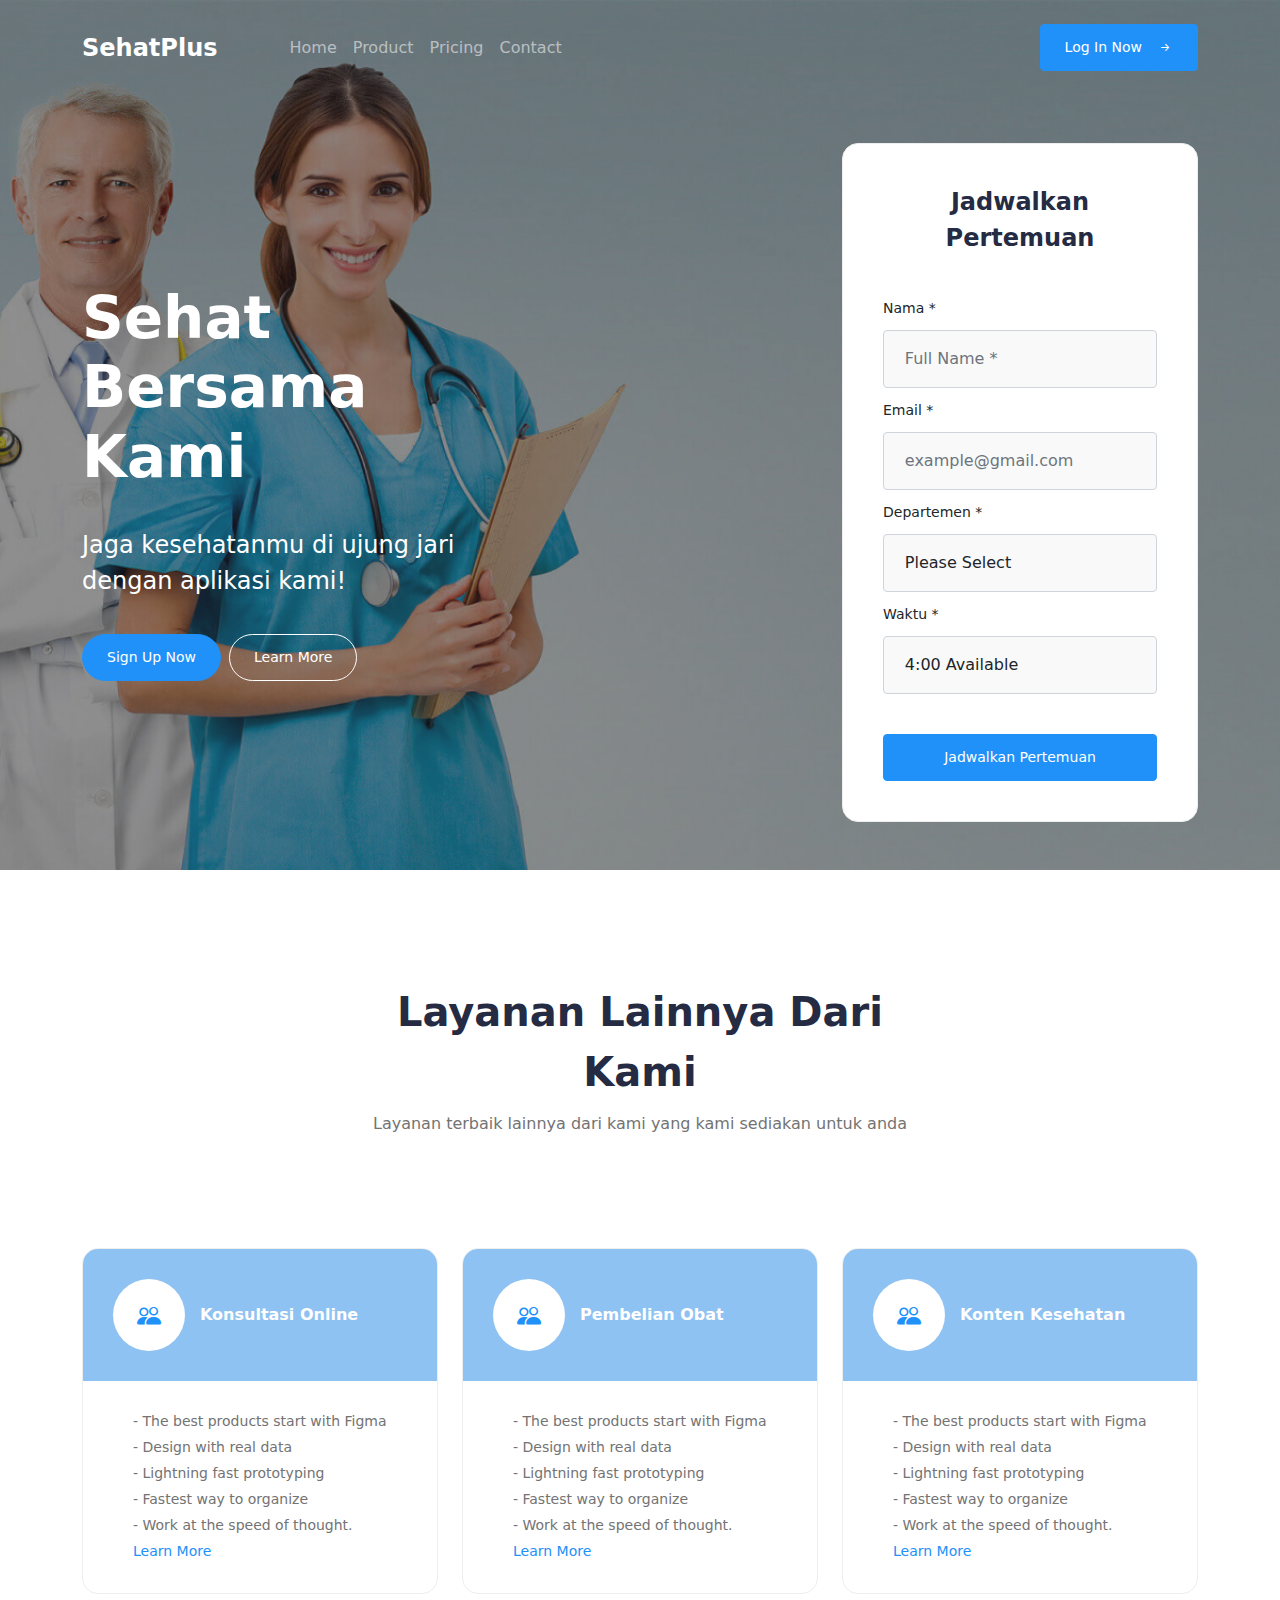
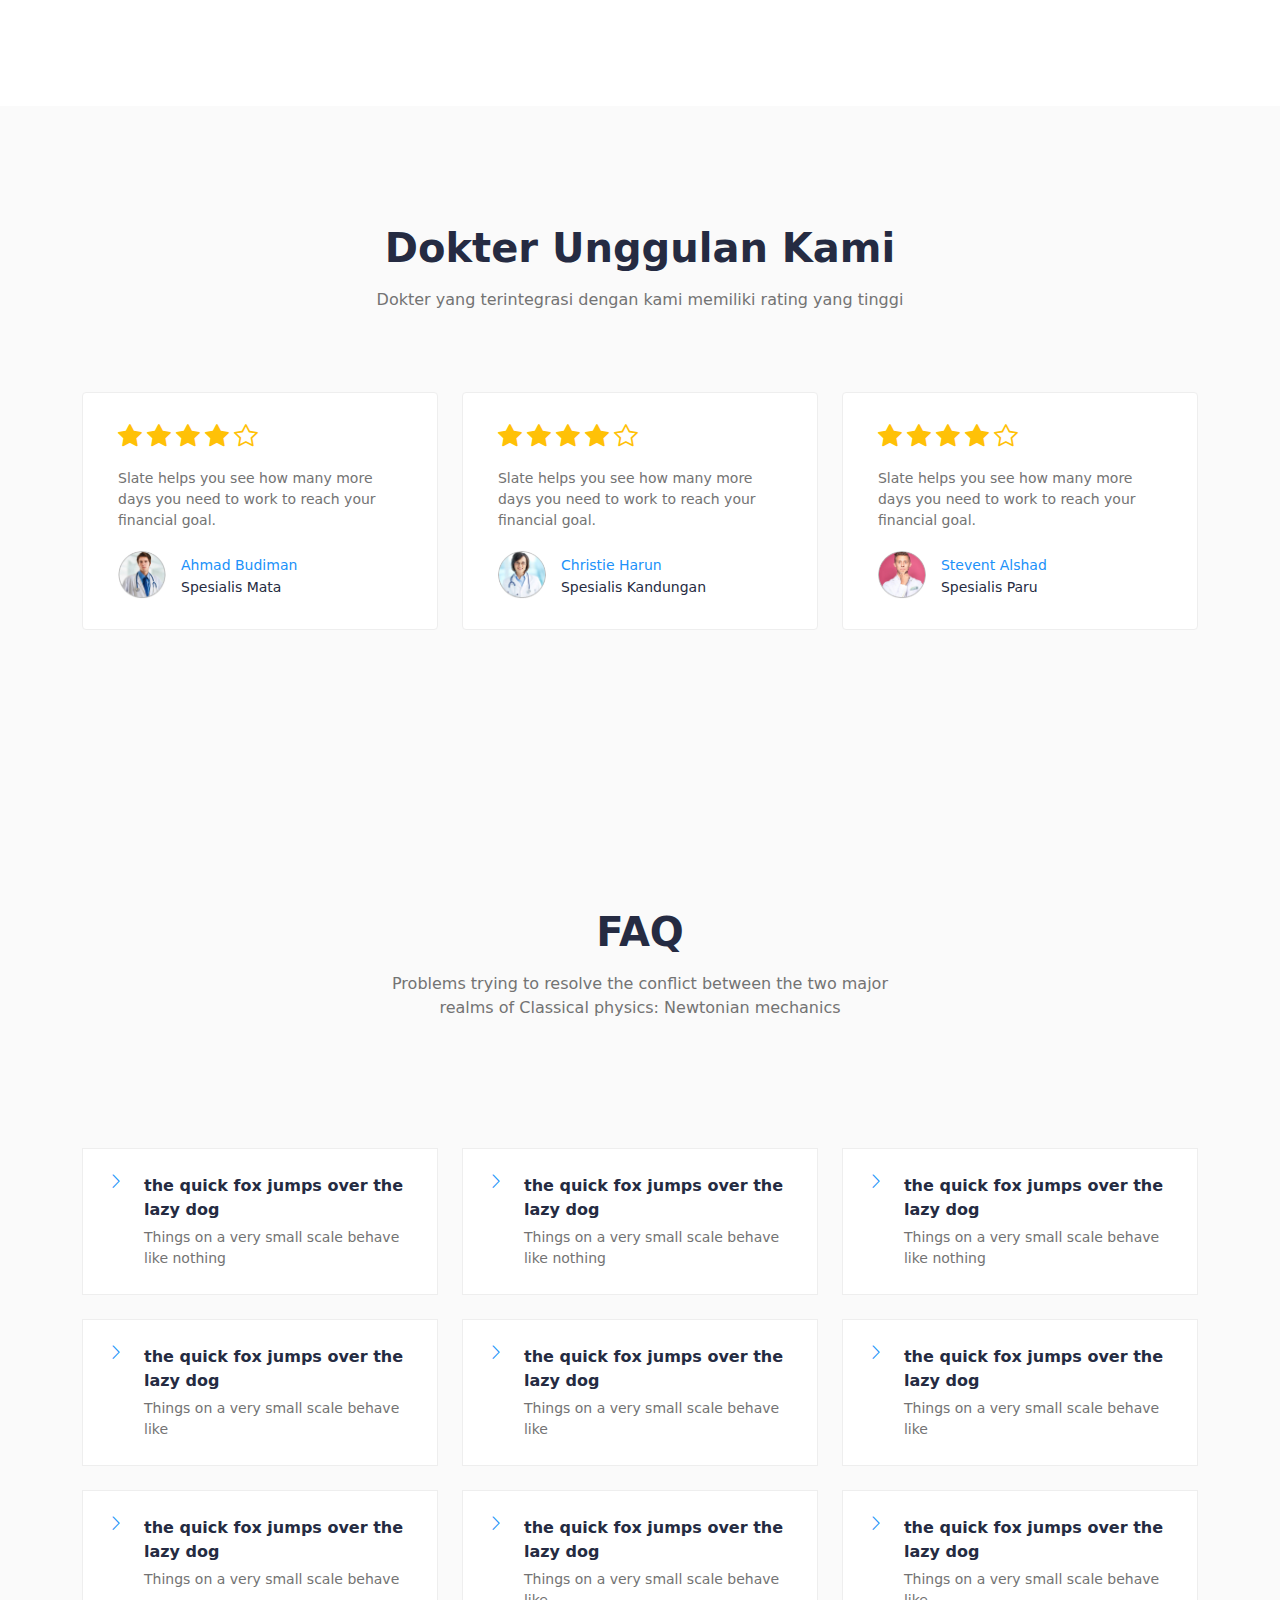
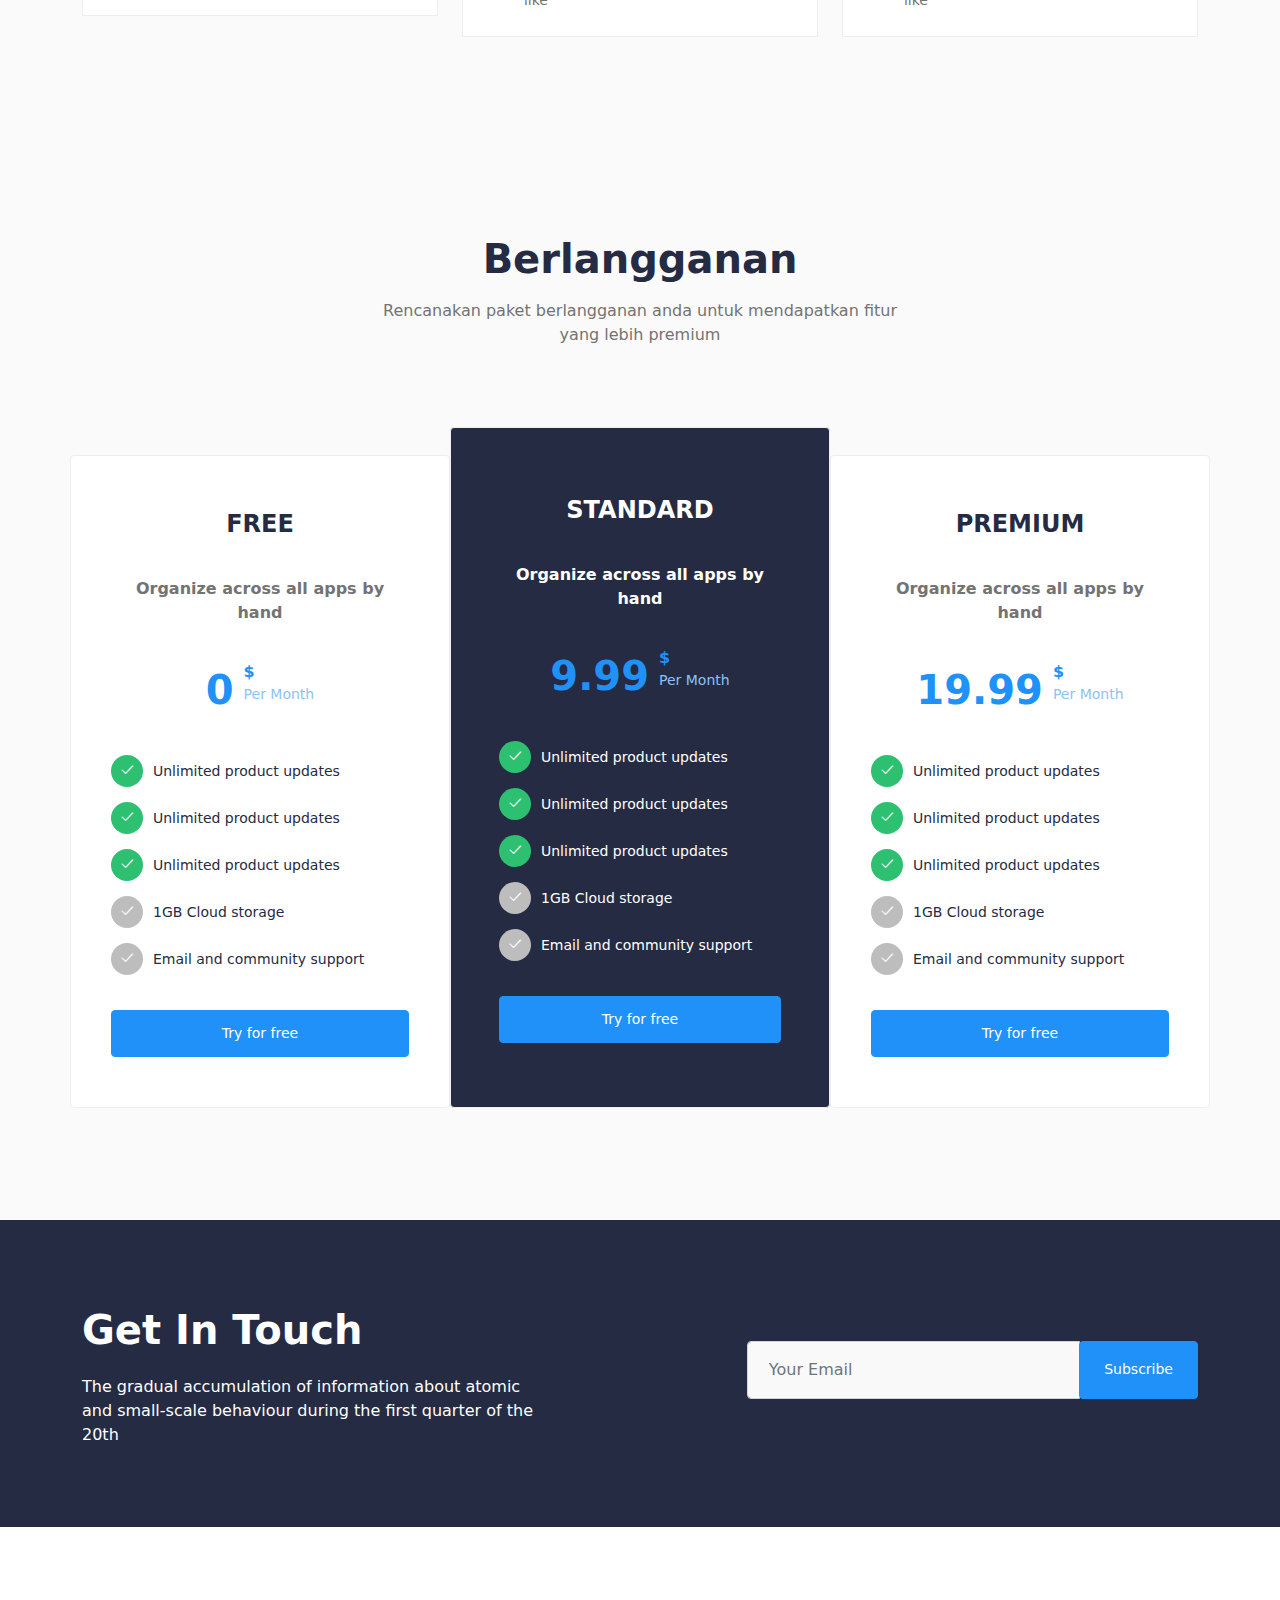
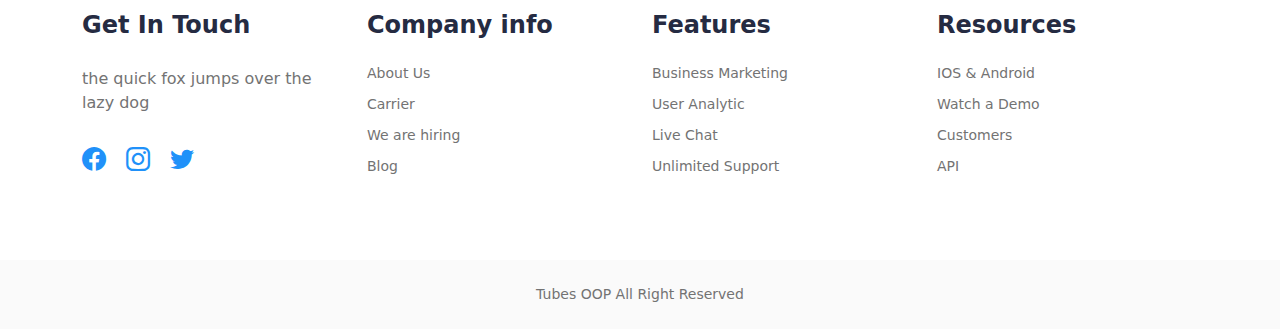
==== commit 669a48e9: "update 1.2" ====
--- a/public/html/index.html
+++ b/public/html/index.html
@@ -34,7 +34,7 @@
                     </ul>
                     <ul class="navbar-nav mt-4 mt-lg-0 ms-auto align-items-center">
                         <li class="nav-item ms-lg-4 mt-4 mt-lg-0"><button class="btn primary-color"><span
-                                    class="btn-text light-text-color">Get Quote Now</span><i
+                                    class="btn-text light-text-color">Log In Now</span><i
                                     class="bi bi-arrow-right-short icn-xs light-text-color"
                                     style="margin-left: 15px"></i></button></li>
                     </ul>
@@ -45,9 +45,9 @@
             <div class="row justify-content-between align-items-center">
                 <div class="col-lg-6 col-xl-5 my-5 my-lg-0 text-center text-md-start">
                     <h1 class="h1 light-text-color mt-0">Sehat Bersama Kami</h1>
-                    <h4 class="h4 light-text-color" style="margin-top: 35px">Jaga kesehatanmu di ujung jari dengan aplikasi kami!.</h4>
+                    <h4 class="h4 light-text-color" style="margin-top: 35px">Jaga kesehatanmu di ujung jari dengan aplikasi kami!</h4>
                     <div class="cta" style="margin-top: 35px"><button
-                            class="btn primary-color btn-round mb-3 mb-sm-0"><span class="btn-text">Get Quote
+                            class="btn primary-color btn-round mb-3 mb-sm-0"><span class="btn-text">Sign Up
                                 Now</span></button><button
                             class="btn light-text-color btn-round btn-outline mb-3 mb-sm-0 mx-2"><span
                                 class="btn-text">Learn More</span></button></div>
@@ -104,10 +104,9 @@
         <div class="container py-7 py-lg-9">
             <div class="row justify-content-center">
                 <div class="text-center col-lg-6">
-                    <h2 class="h2 text-color">Leading Medicine</h2>
-                    <p class="paragraph second-text-color" style="margin-top: 10px">Problems trying to resolve the
-                        conflict between
-                        the two major realms of Classical physics: Newtonian mechanics </p>
+                    <h2 class="h2 text-color">Layanan Lainnya Dari Kami</h2>
+                    <p class="paragraph second-text-color" style="margin-top: 10px">Layanan terbaik lainnya dari kami
+                    yang kami sediakan untuk anda </p>
                 </div>
             </div>
             <div class="row align-items-stretch mt-5 mt-lg-9">
@@ -117,7 +116,7 @@
                             <div class="icn-circle circle-md light-background-color"><i
                                     class="bi bi-people icn-sm primary-text-color"></i></div>
                             <div style="margin-left: 15px; width: 70%">
-                                <h5 class="h5 light-text-color">Emergency Case
+                                <h5 class="h5 light-text-color">Konsultasi Online
                                 </h5>
                             </div>
                         </div>
@@ -138,7 +137,7 @@
                             <div class="icn-circle circle-md light-background-color"><i
                                     class="bi bi-people icn-sm primary-text-color"></i></div>
                             <div style="margin-left: 15px; width: 70%">
-                                <h5 class="h5 light-text-color">Cancer Care
+                                <h5 class="h5 light-text-color">Pembelian Obat
                                 </h5>
                             </div>
                         </div>
@@ -159,7 +158,7 @@
                             <div class="icn-circle circle-md light-background-color"><i
                                     class="bi bi-people icn-sm primary-text-color"></i></div>
                             <div style="margin-left: 15px; width: 70%">
-                                <h5 class="h5 light-text-color">Health Queries</h5>
+                                <h5 class="h5 light-text-color">Konten Kesehatan</h5>
                             </div>
                         </div>
                         <div class="card-content round" style="padding: 30px 50px">
@@ -180,10 +179,9 @@
         <div class="container py-7 py-md-9">
             <div class="row justify-content-center">
                 <div class="text-center col-lg-6">
-                    <h2 class="h2 text-color">Leading Medicine</h2>
-                    <p class="paragraph second-text-color" style="margin-top: 10px">Problems trying to resolve the
-                        conflict between
-                        the two major realms of Classical physics: Newtonian mechanics </p>
+                    <h2 class="h2 text-color">Dokter Unggulan Kami</h2>
+                    <p class="paragraph second-text-color" style="margin-top: 10px">Dokter yang terintegrasi dengan kami
+                    memiliki rating yang tinggi </p>
                 </div>
             </div>
             <div class="row align-items-stretch mt-5 mt-md-7">
@@ -202,9 +200,8 @@
                                 <div class="d-flex align-items-center" style="margin-top: 20px">
                                     <div class="circle-box circle-sm"><img class="cover" src="../img/user.1.jpg"></img>
                                     </div>
-                                    <div style="margin-left: 15px"><a class="link primary-text-color" href="#">Regina
-                                            Miles</a>
-                                        <h6 class="h6 text-color">Designer</h6>
+                                    <div style="margin-left: 15px"><a class="link primary-text-color" href="#">Ahmad Budiman</a>
+                                        <h6 class="h6 text-color">Spesialis Mata</h6>
                                     </div>
                                 </div>
                             </div>
@@ -226,9 +223,8 @@
                                 <div class="d-flex align-items-center" style="margin-top: 20px">
                                     <div class="circle-box circle-sm"><img class="cover" src="../img/user.2.jpg"></img>
                                     </div>
-                                    <div style="margin-left: 15px"><a class="link primary-text-color" href="#">Regina
-                                            Miles</a>
-                                        <h6 class="h6 text-color">Designer</h6>
+                                    <div style="margin-left: 15px"><a class="link primary-text-color" href="#">Christie Harun</a>
+                                        <h6 class="h6 text-color">Spesialis Kandungan</h6>
                                     </div>
                                 </div>
                             </div>
@@ -250,9 +246,8 @@
                                 <div class="d-flex align-items-center" style="margin-top: 20px">
                                     <div class="circle-box circle-sm"><img class="cover" src="../img/user.3.jpg"></img>
                                     </div>
-                                    <div style="margin-left: 15px"><a class="link primary-text-color" href="#">Regina
-                                            Miles</a>
-                                        <h6 class="h6 text-color">Designer</h6>
+                                    <div style="margin-left: 15px"><a class="link primary-text-color" href="#">Stevent Alshad</a>
+                                        <h6 class="h6 text-color">Spesialis Paru</h6>
                                     </div>
                                 </div>
                             </div>
@@ -405,10 +400,9 @@
         <div class="container py-5 py-md-9">
             <div class="row justify-content-center">
                 <div class="text-center col-lg-6">
-                    <h2 class="h2 text-color">Pricing</h2>
-                    <p class="paragraph second-text-color" style="margin-top: 10px">Problems trying to resolve the
-                        conflict between
-                        the two major realms of Classical physics: Newtonian mechanics </p>
+                    <h2 class="h2 text-color">Berlangganan</h2>
+                    <p class="paragraph second-text-color" style="margin-top: 10px">Rencanakan paket berlangganan anda
+                    untuk mendapatkan fitur yang lebih premium </p>
                 </div>
             </div>
             <div class="row align-items-end mt-5 mt-md-7" style="margin-top: 80px">
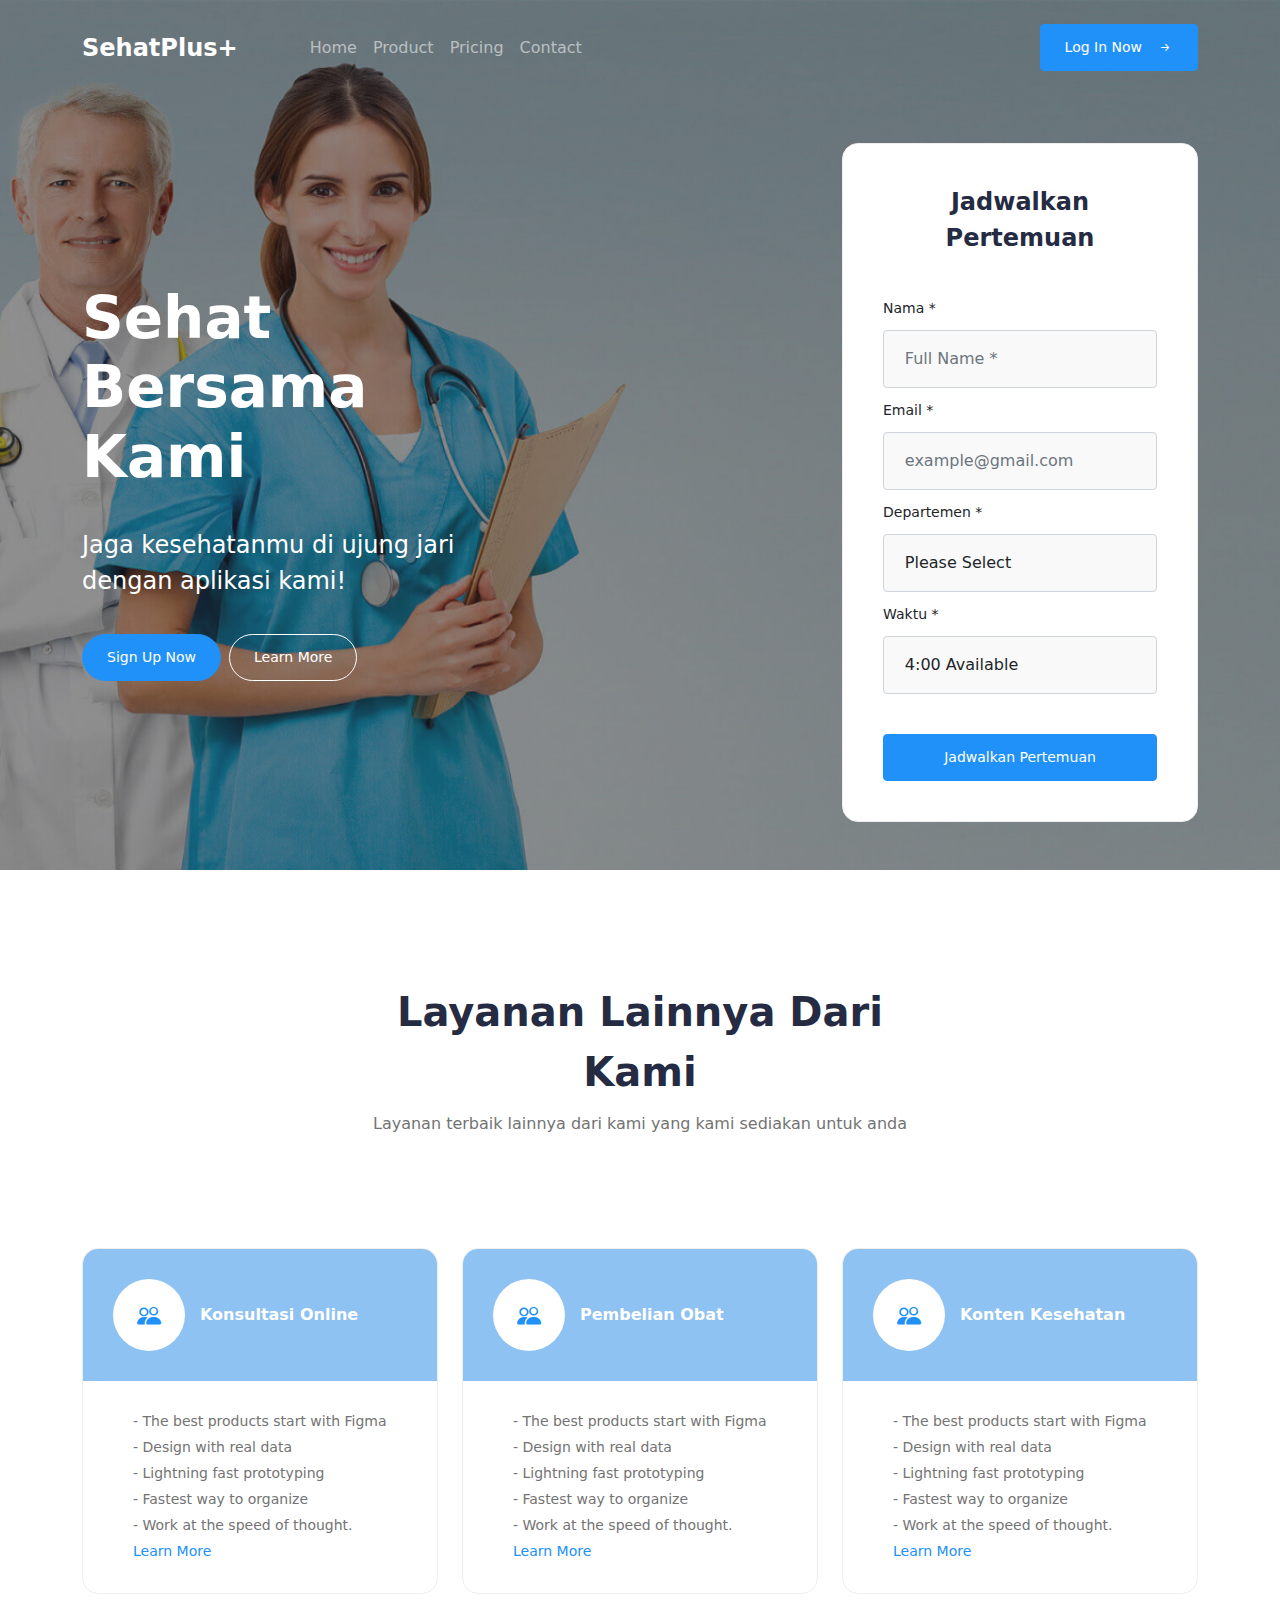
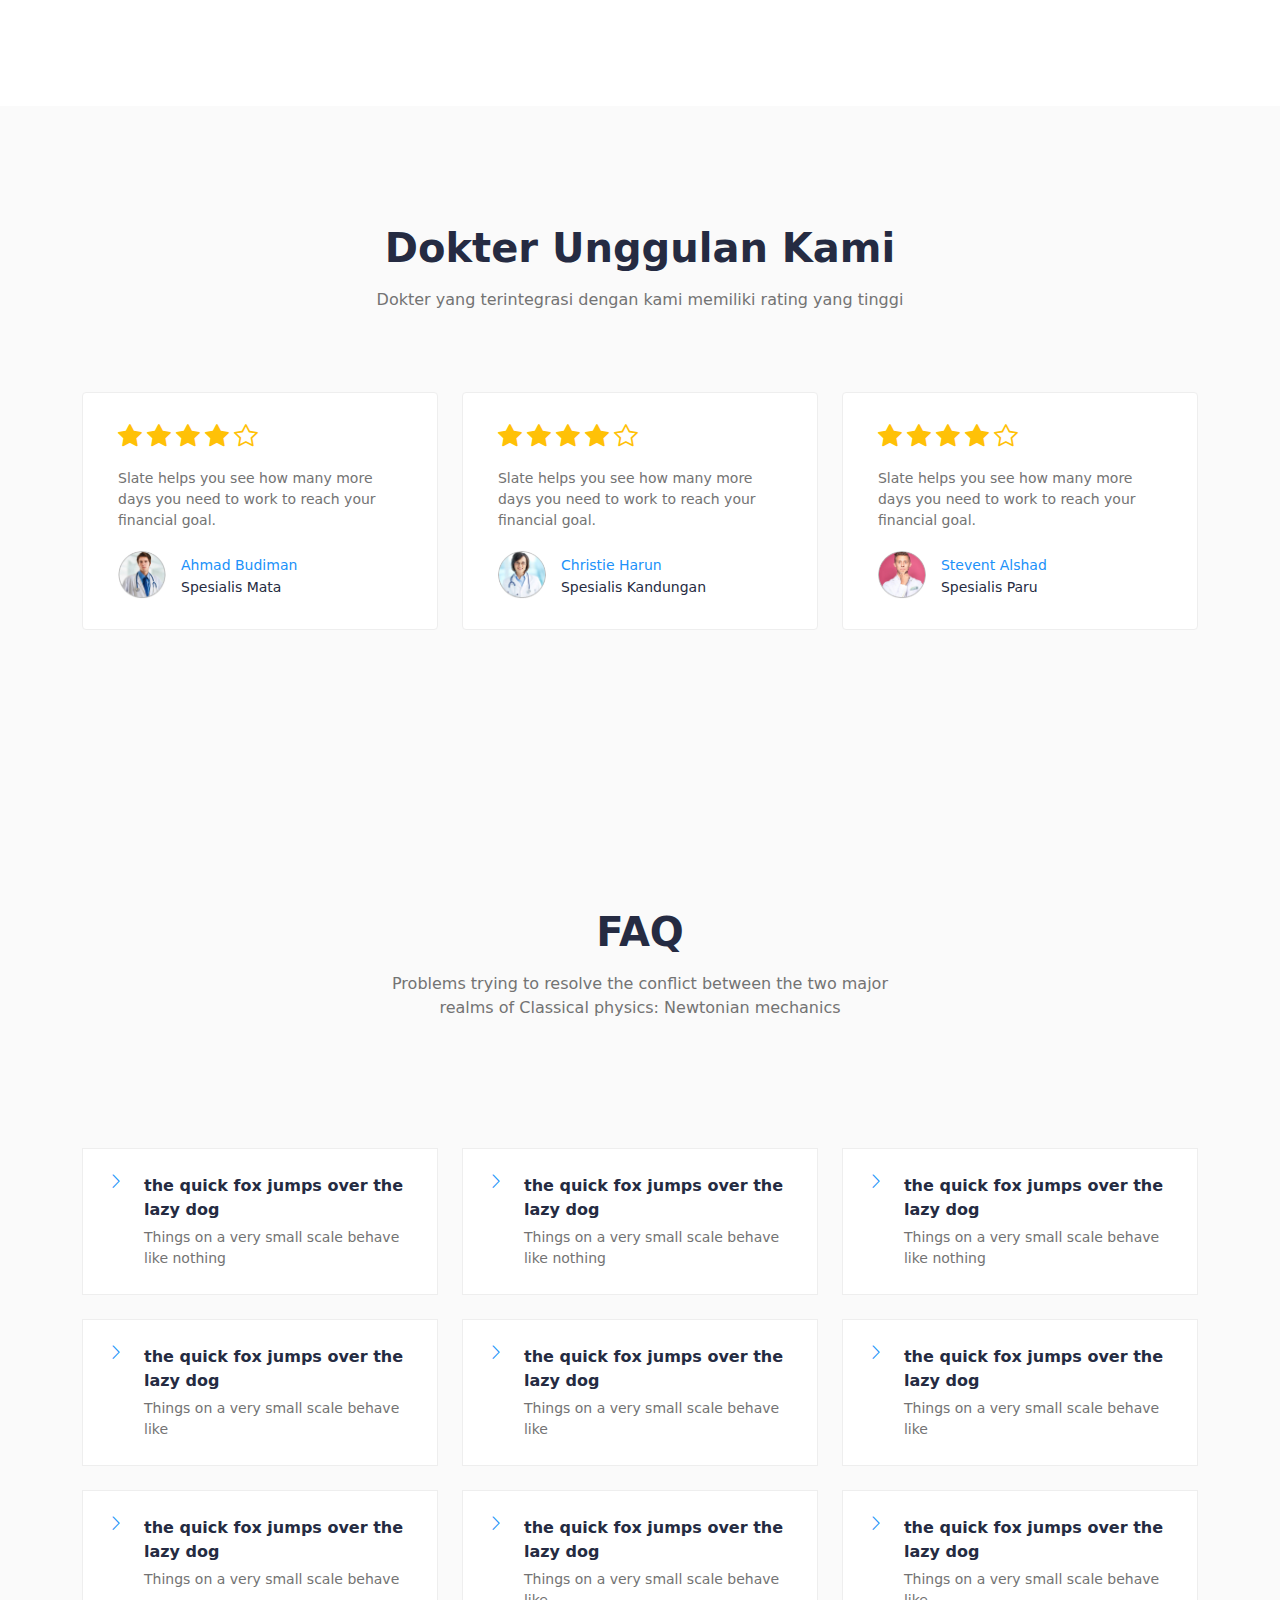
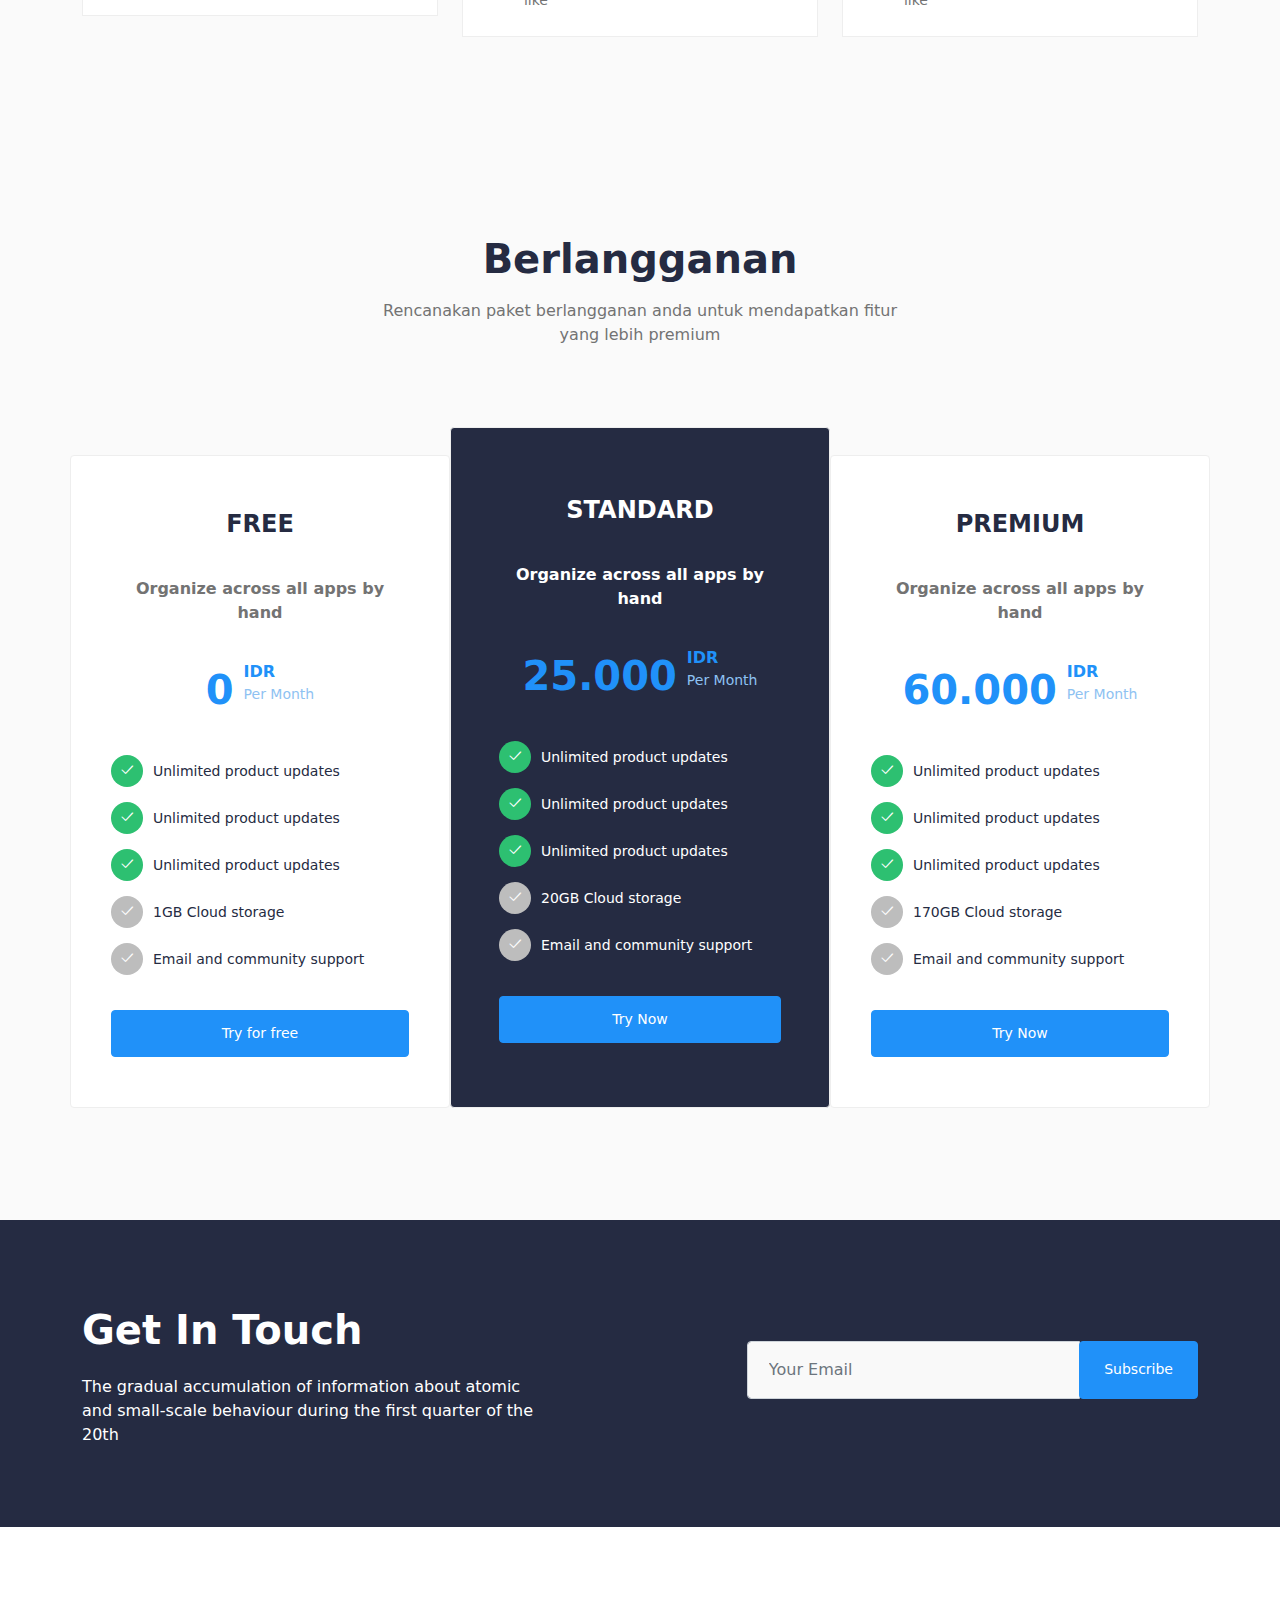
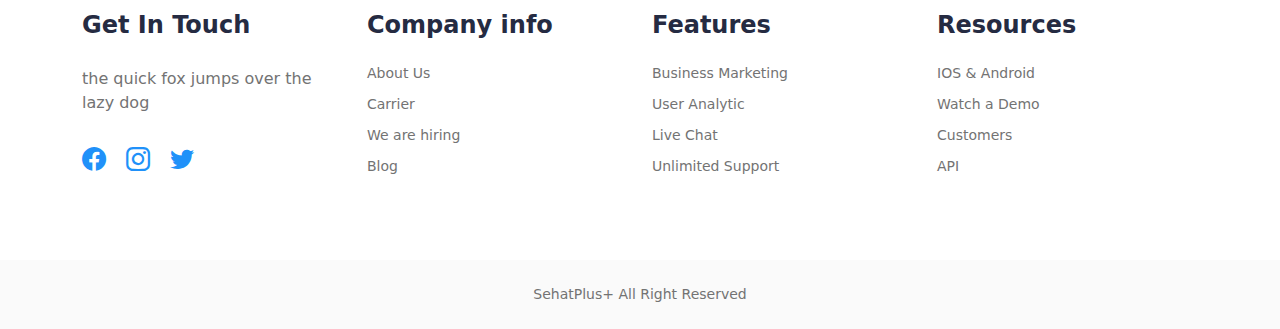
==== commit ef4b324d: "login implementation" ====
--- a/public/html/index.html
+++ b/public/html/index.html
@@ -21,7 +21,7 @@
         </div>
         <div class="container">
             <nav class="navbar navbar-expand-lg navbar-dark py-4"><a class="navbar-brand" href="#">
-                    <h1 class="h3 mt-0">SehatPlus</h1>
+                    <h1 class="h3 mt-0">SehatPlus+</h1>
                 </a><button class="navbar-toggler" type="button" data-bs-target="#navbarSupportedContent"
                     data-bs-toggle="collapse" aria-controls="navbarSupportedContent" aria-expanded="false"
                     aria-label="Toggle navigation"><span class="navbar-toggler-icon"></span></button>
@@ -34,7 +34,7 @@
                     </ul>
                     <ul class="navbar-nav mt-4 mt-lg-0 ms-auto align-items-center">
                         <li class="nav-item ms-lg-4 mt-4 mt-lg-0"><button class="btn primary-color"><span
-                                    class="btn-text light-text-color">Log In Now</span><i
+                                    class="btn-text "> <a class="light-text-color" href="login.html">Log In Now </a></span><i
                                     class="bi bi-arrow-right-short icn-xs light-text-color"
                                     style="margin-left: 15px"></i></button></li>
                     </ul>
@@ -47,8 +47,8 @@
                     <h1 class="h1 light-text-color mt-0">Sehat Bersama Kami</h1>
                     <h4 class="h4 light-text-color" style="margin-top: 35px">Jaga kesehatanmu di ujung jari dengan aplikasi kami!</h4>
                     <div class="cta" style="margin-top: 35px"><button
-                            class="btn primary-color btn-round mb-3 mb-sm-0"><span class="btn-text">Sign Up
-                                Now</span></button><button
+                            class="btn primary-color btn-round mb-3 mb-sm-0"> <a class="btn-text white-text text-white" href="SIgnUp.html">Sign Up Now</a>
+                                </button><button
                             class="btn light-text-color btn-round btn-outline mb-3 mb-sm-0 mx-2"><span
                                 class="btn-text">Learn More</span></button></div>
                 </div>
@@ -414,7 +414,7 @@
                         <div class="price d-flex justify-content-center text-left" style="margin-top: 35px">
                             <h2 class="h2 primary-text-color">0</h2>
                             <div style="margin-left: 10px">
-                                <h5 class="h5 primary-text-color">$</h5>
+                                <h5 class="h5 primary-text-color">IDR</h5>
                                 <h6 class="h6 disabled-element-text-color">Per Month</h6>
                             </div>
                         </div>
@@ -460,9 +460,9 @@
                         <h5 class="h5 light-text-color text-center" style="margin-top: 35px">Organize across all
                             apps by hand</h5>
                         <div class="price d-flex justify-content-center text-left" style="margin-top: 35px">
-                            <h2 class="h2 primary-text-color">9.99</h2>
+                            <h2 class="h2 primary-text-color">25.000</h2>
                             <div style="margin-left: 10px">
-                                <h5 class="h5 primary-text-color">$</h5>
+                                <h5 class="h5 primary-text-color">IDR</h5>
                                 <h6 class="h6 disabled-element-text-color">Per Month</h6>
                             </div>
                         </div>
@@ -488,7 +488,7 @@
                             <div class="feature-item d-flex align-items-center" style="margin-top: 15px">
                                 <div class="icn-circle circle-xs muted-color"><i
                                         class="bi bi-check2 icn-xs light-text-color"></i></div>
-                                <h6 class="h6 light-text-color" style="margin-left: 10px">1GB Cloud storage
+                                <h6 class="h6 light-text-color" style="margin-left: 10px">20GB Cloud storage
                                 </h6>
                             </div>
                             <div class="feature-item d-flex align-items-center" style="margin-top: 15px">
@@ -498,8 +498,8 @@
                                     support
                                 </h6>
                             </div>
-                        </div><button class="btn primary-color  w-100" style="margin-top: 35px"><span>Try for
-                                free</span></button>
+                        </div><button class="btn primary-color  w-100" style="margin-top: 35px"><span>Try 
+                            Now</span></button>
                     </div>
                 </div>
                 <div class="col-lg-4 px-0">
@@ -508,9 +508,9 @@
                         <h5 class="h5 second-text-color text-center" style="margin-top: 35px">Organize across all
                             apps by hand</h5>
                         <div class="price d-flex justify-content-center text-left" style="margin-top: 35px">
-                            <h2 class="h2 primary-text-color">19.99</h2>
+                            <h2 class="h2 primary-text-color">60.000</h2>
                             <div style="margin-left: 10px">
-                                <h5 class="h5 primary-text-color">$</h5>
+                                <h5 class="h5 primary-text-color">IDR</h5>
                                 <h6 class="h6 disabled-element-text-color">Per Month</h6>
                             </div>
                         </div>
@@ -536,7 +536,7 @@
                             <div class="feature-item d-flex align-items-center" style="margin-top: 15px">
                                 <div class="icn-circle circle-xs muted-color"><i
                                         class="bi bi-check2 icn-xs light-text-color"></i></div>
-                                <h6 class="h6 text-color" style="margin-left: 10px">1GB Cloud storage
+                                <h6 class="h6 text-color" style="margin-left: 10px">170GB Cloud storage
                                 </h6>
                             </div>
                             <div class="feature-item d-flex align-items-center" style="margin-top: 15px">
@@ -546,8 +546,8 @@
                                     support
                                 </h6>
                             </div>
-                        </div><button class="btn primary-color  w-100" style="margin-top: 35px"><span>Try for
-                                free</span></button>
+                        </div><button class="btn primary-color  w-100" style="margin-top: 35px"><span>Try
+                                Now</span></button>
                     </div>
                 </div>
             </div>
@@ -620,7 +620,7 @@
             <div class="container py-4">
                 <div class="row justify-content-center align-items-center">
                     <div class="col-md-6">
-                        <h6 class="h6 second-text-color text-md-center ">Tubes OOP All Right Reserved
+                        <h6 class="h6 second-text-color text-md-center ">SehatPlus+ All Right Reserved
                         </h6>
                     </div>
                 </div>
@@ -637,4 +637,5 @@
     </script>
 </body>
 
+
 </html>